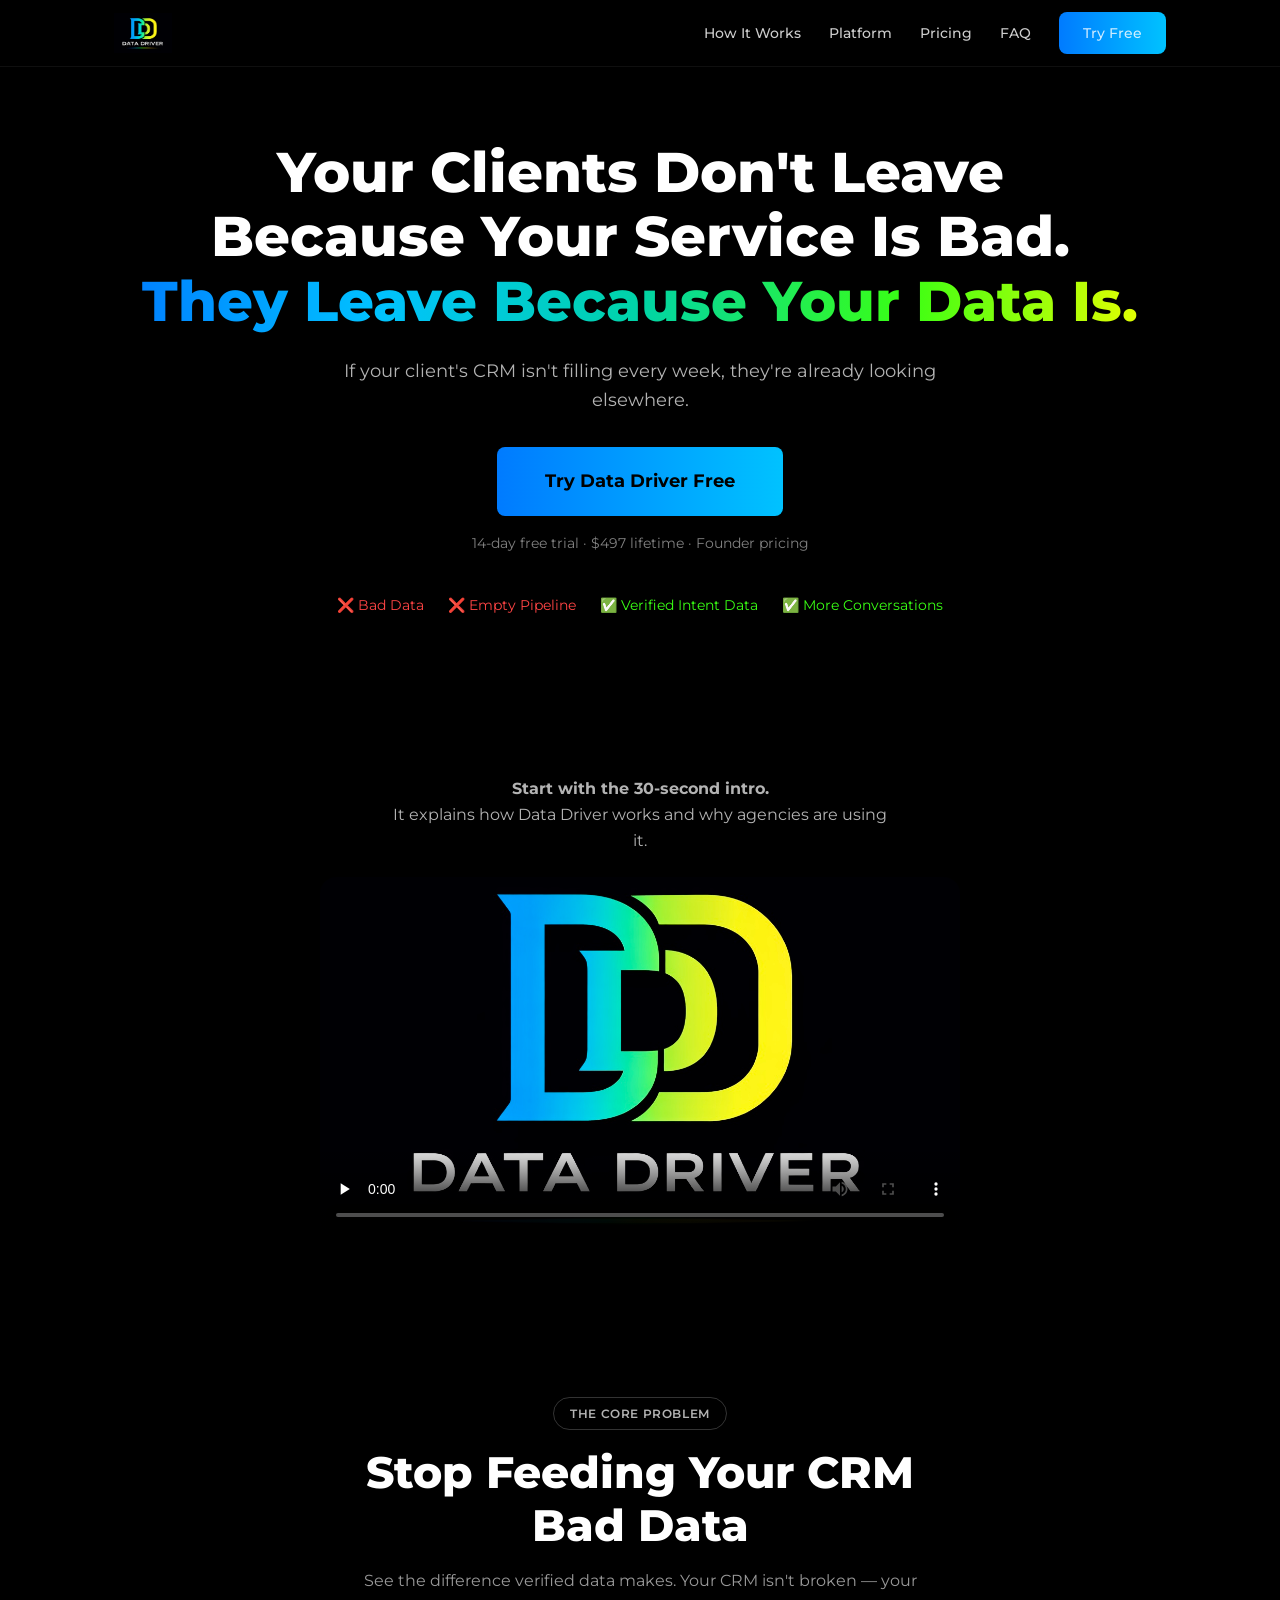
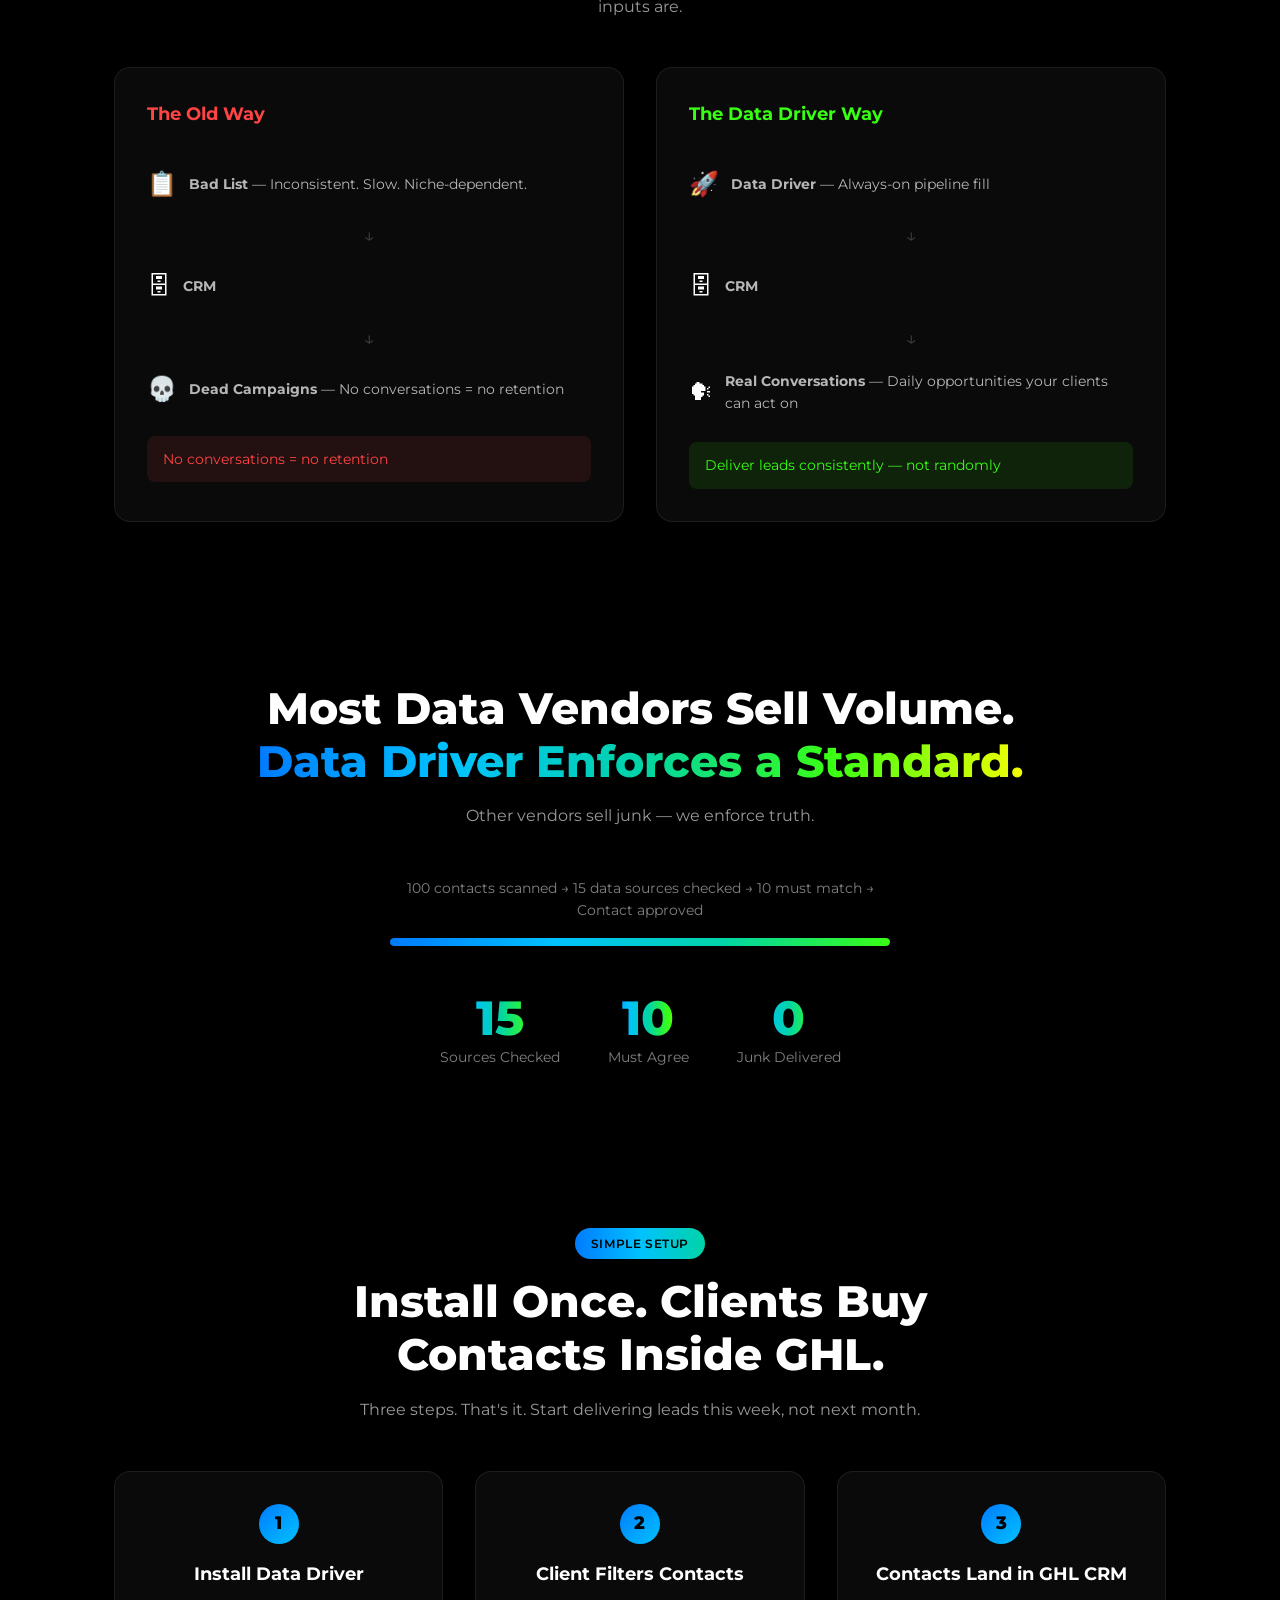
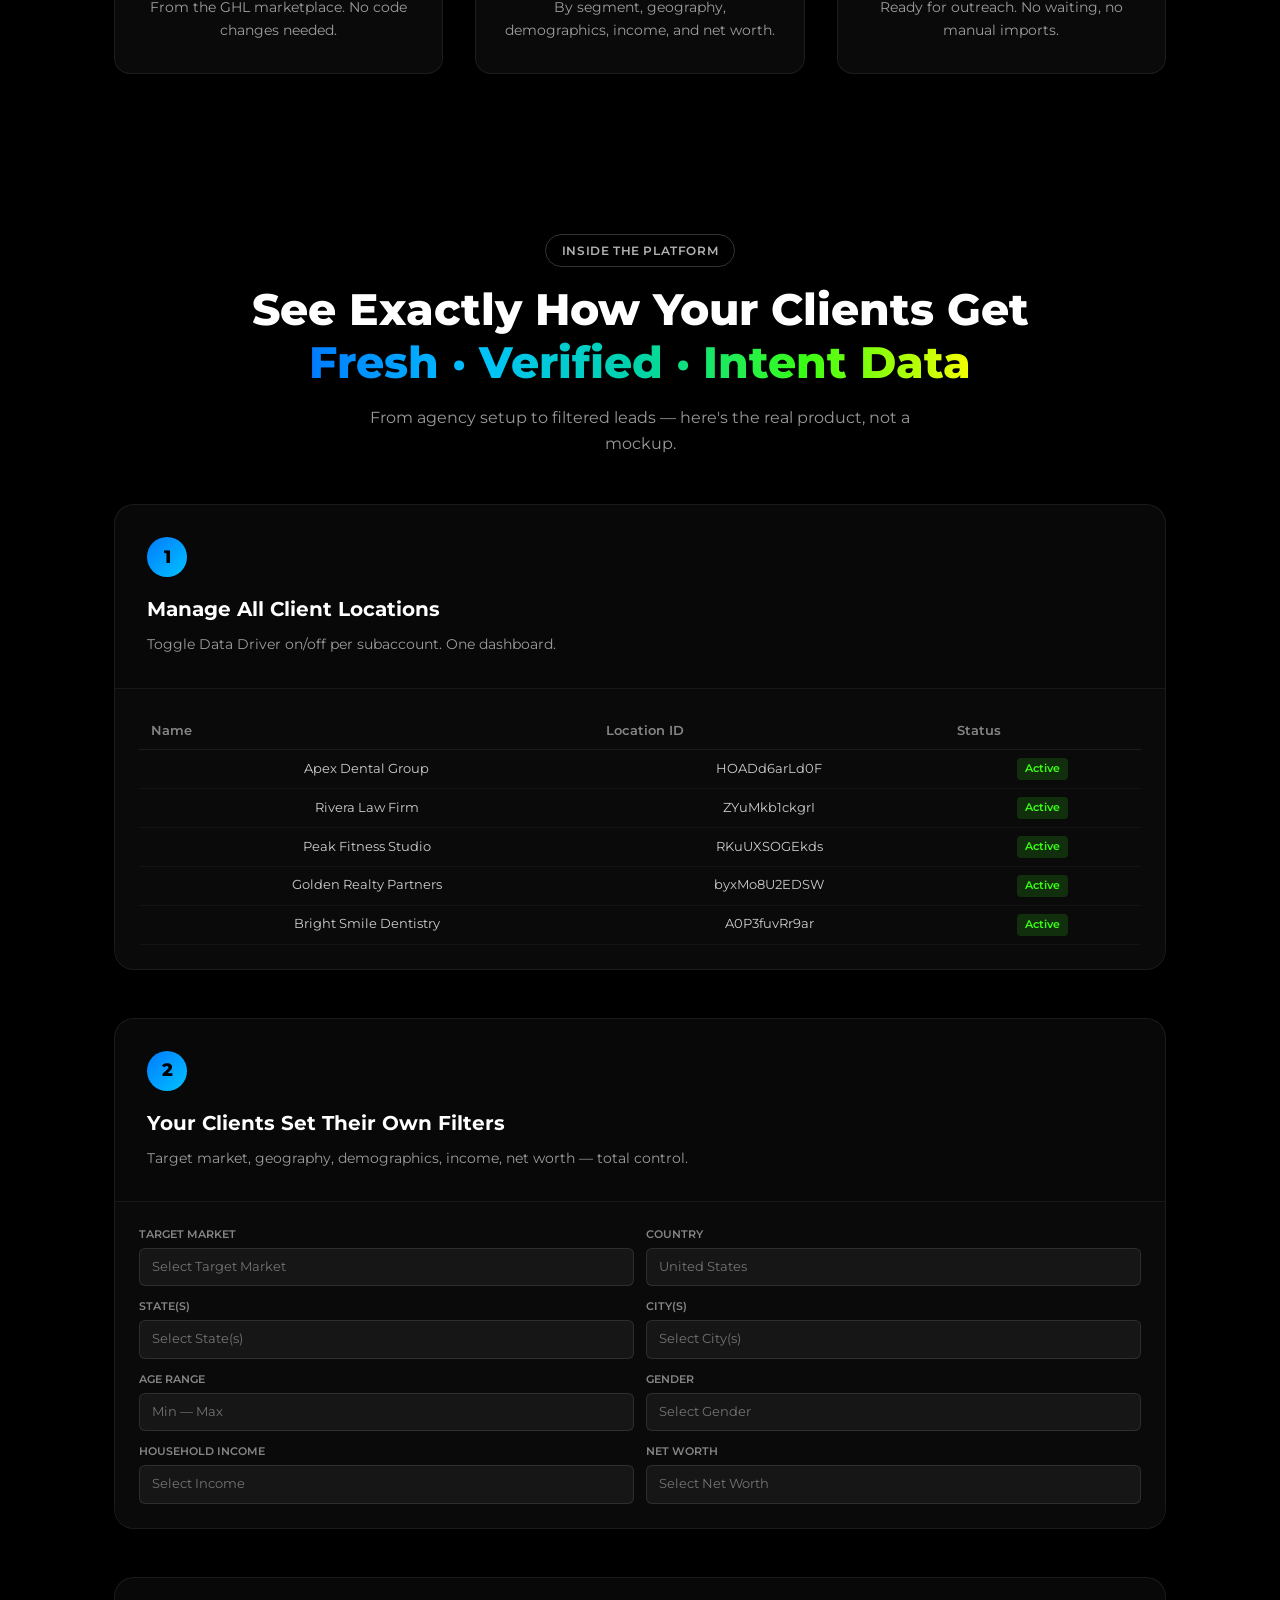
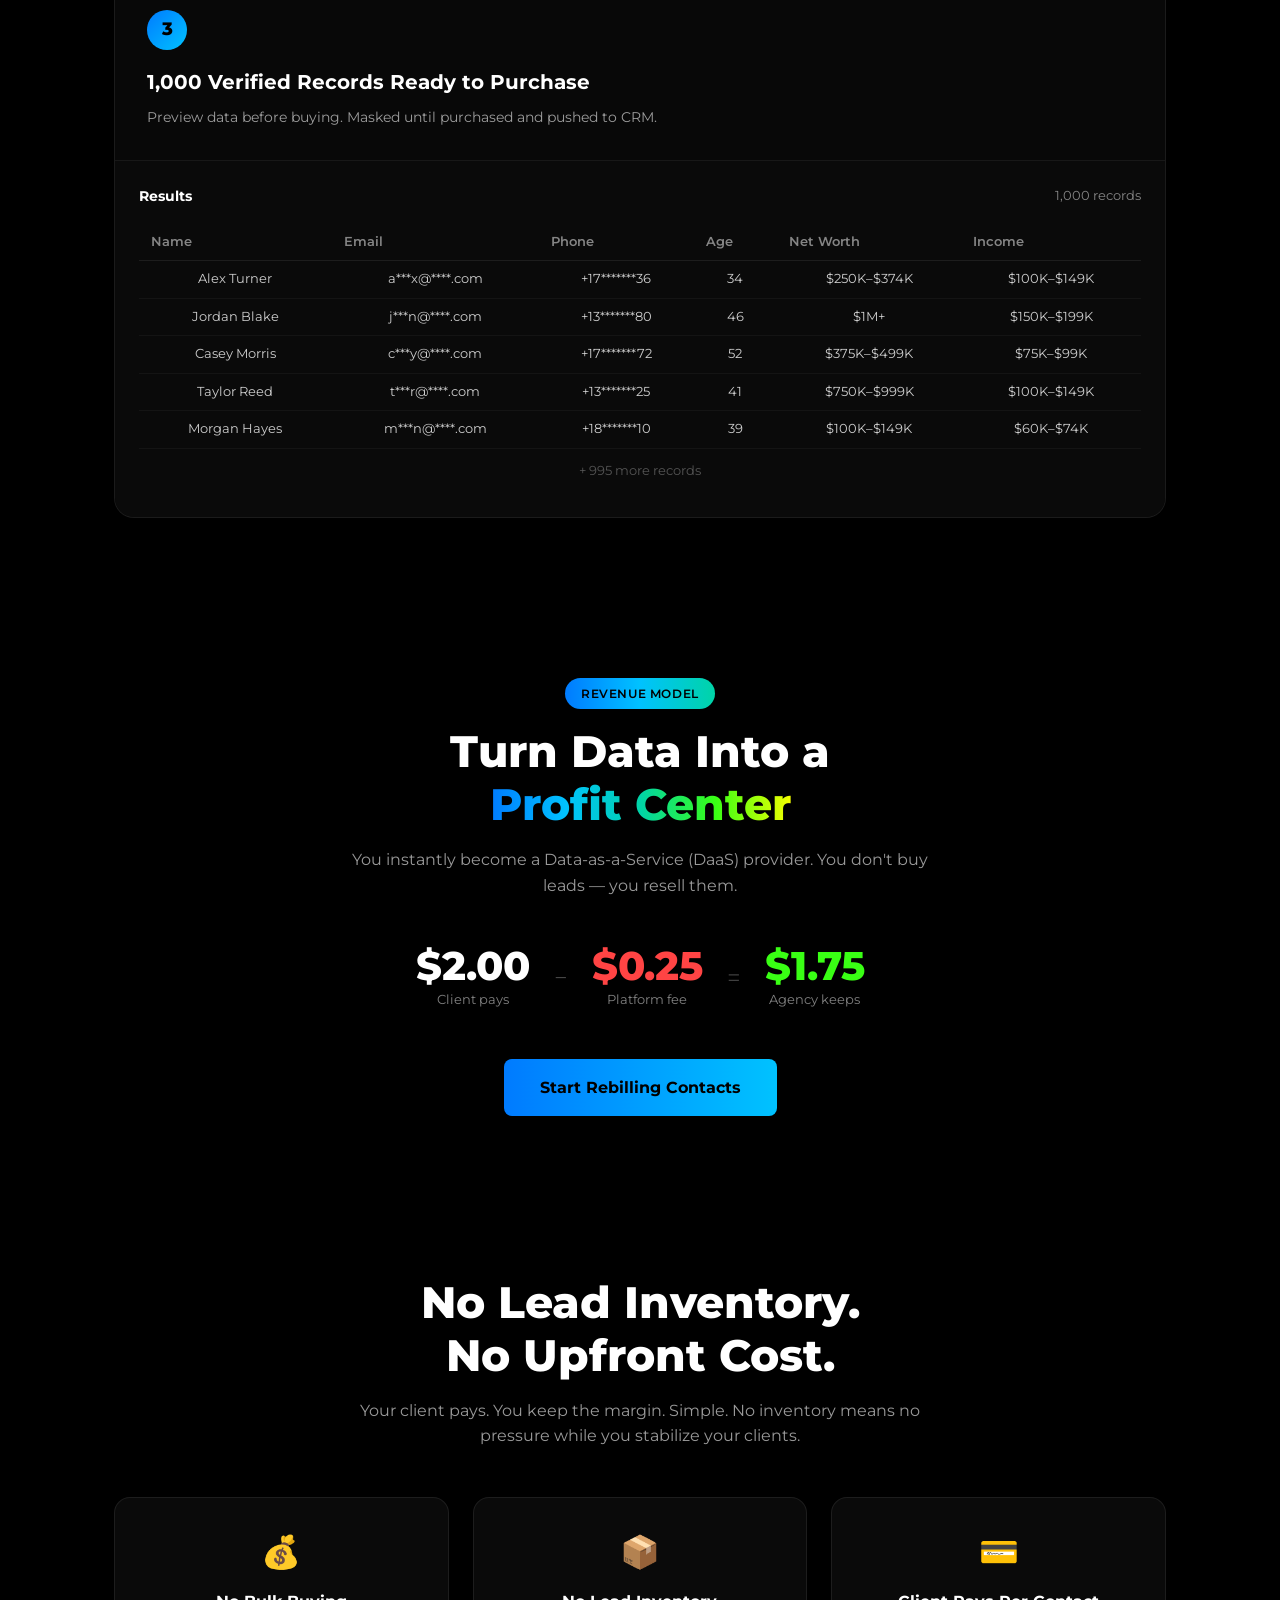
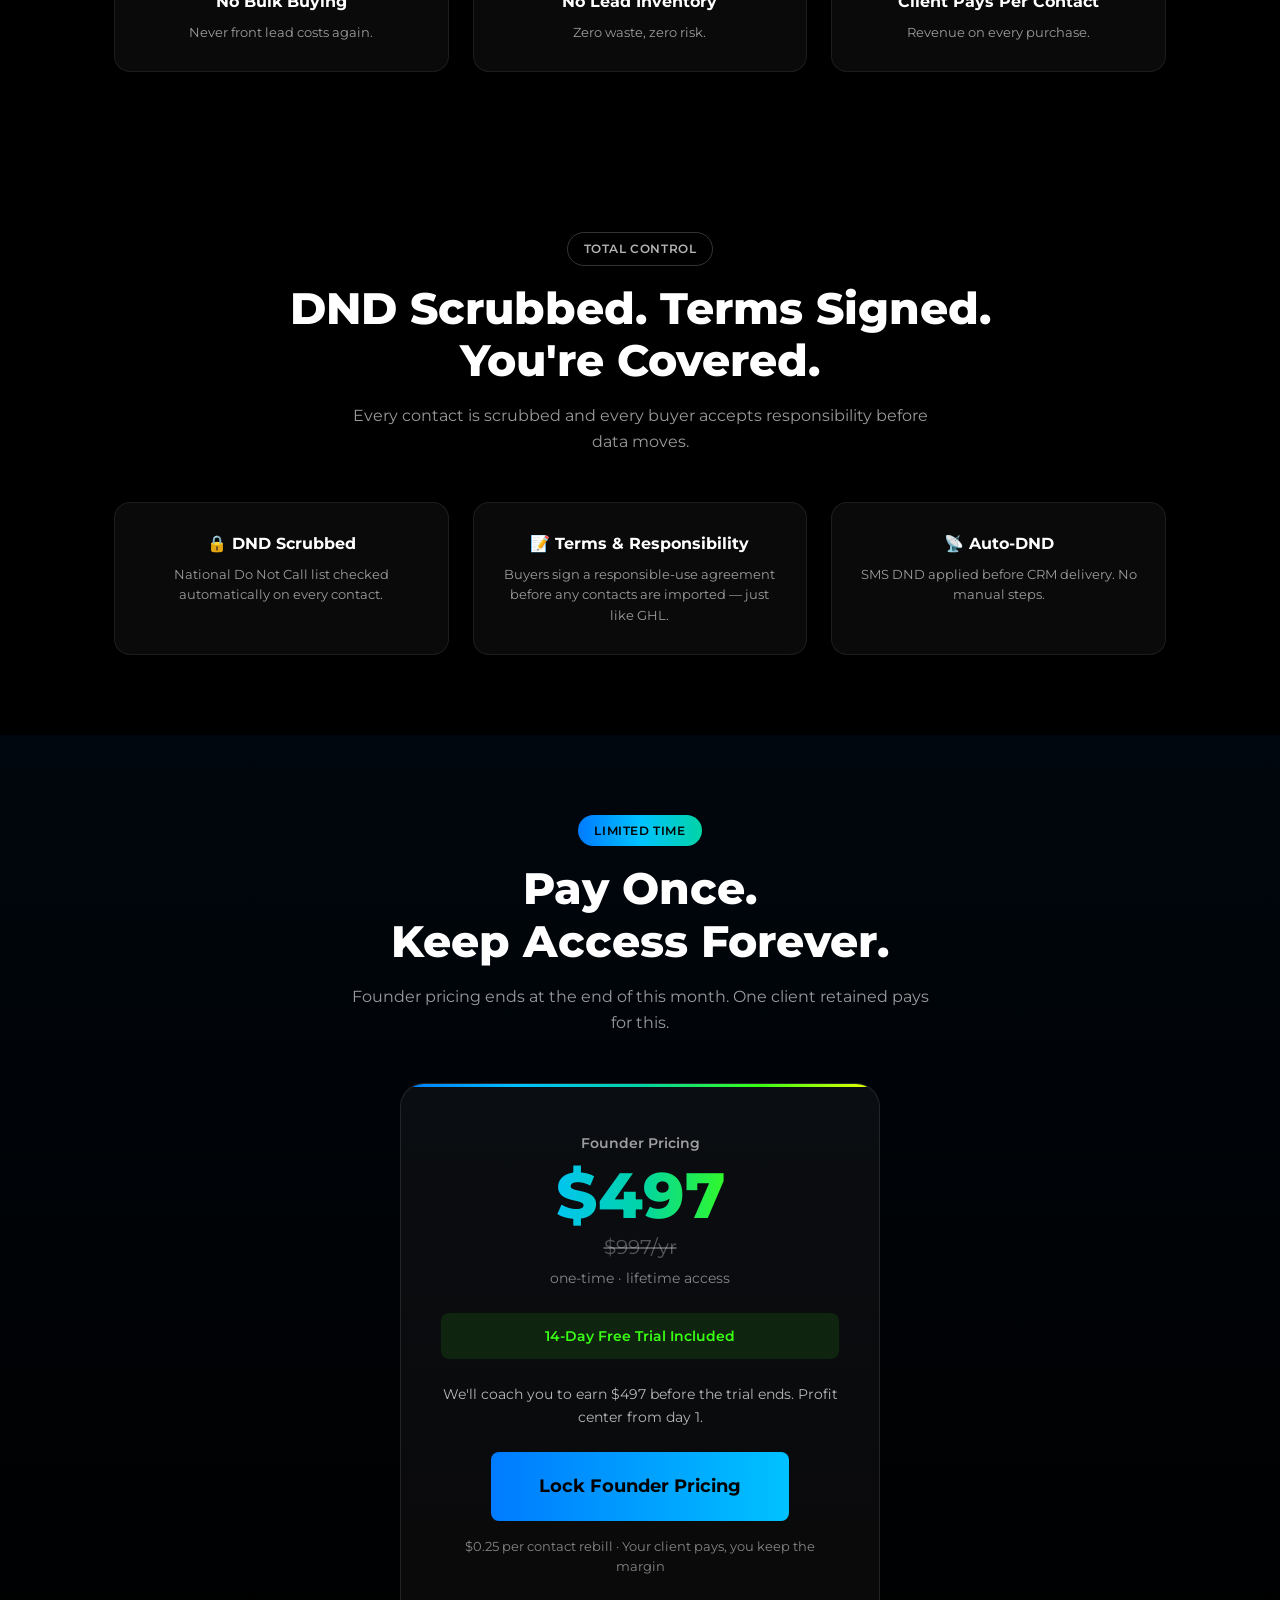
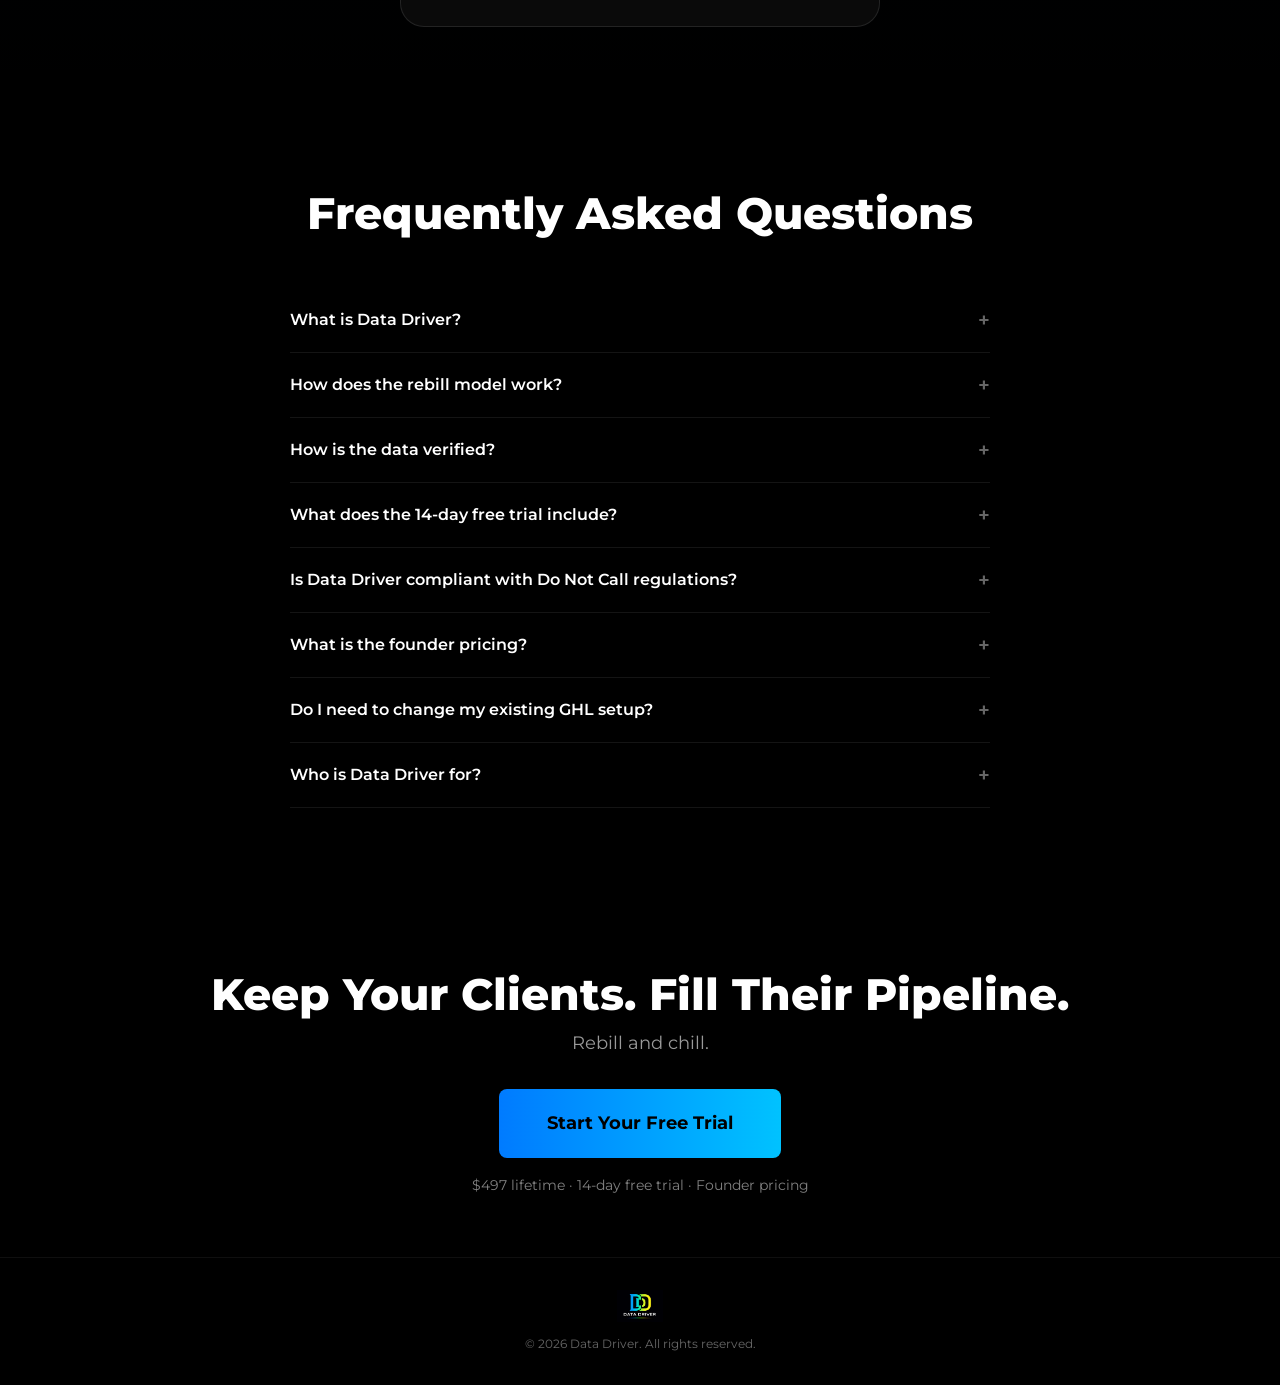
==== index.html @ 4976a7ba "Initial static site build for trydatadriver.com Migrated from Lovable (React SPA) to plain HTML/CSS/" ====
<!DOCTYPE html>
<html lang="en">
<head>
  <meta charset="UTF-8">
  <meta name="viewport" content="width=device-width, initial-scale=1.0">

  <!-- Primary Meta -->
  <title>Data Driver — Verified Prospect Data for GHL Agencies | Intent-Based Contacts</title>
  <meta name="description" content="Data Driver delivers 15-source verified, intent-based contact data directly into your clients' GoHighLevel CRM. Install once, rebill per contact, keep the margin. $497 lifetime founder pricing with 14-day free trial.">
  <meta name="author" content="Data Driver">
  <meta name="robots" content="index, follow">
  <link rel="canonical" href="https://trydatadriver.com/">

  <!-- Open Graph -->
  <meta property="og:type" content="website">
  <meta property="og:url" content="https://trydatadriver.com/">
  <meta property="og:title" content="Data Driver — Verified Prospect Data for GHL Agencies">
  <meta property="og:description" content="15-source verified prospect data inside your clients' GHL CRM. Rebill per contact. $497 lifetime access.">
  <meta property="og:image" content="https://trydatadriver.com/images/og-image.jpg">
  <meta property="og:image:width" content="1200">
  <meta property="og:image:height" content="630">
  <meta property="og:site_name" content="Data Driver">

  <!-- Twitter Card -->
  <meta name="twitter:card" content="summary_large_image">
  <meta name="twitter:title" content="Data Driver — Verified Prospect Data for GHL Agencies">
  <meta name="twitter:description" content="15-source verified prospect data inside your clients' GHL CRM. Rebill per contact. $497 lifetime access.">
  <meta name="twitter:image" content="https://trydatadriver.com/images/og-image.jpg">

  <!-- Preconnect -->
  <link rel="preconnect" href="https://fonts.googleapis.com">
  <link rel="preconnect" href="https://fonts.gstatic.com" crossorigin>
  <link rel="preconnect" href="https://www.googletagmanager.com">

  <!-- Fonts -->
  <link href="https://fonts.googleapis.com/css2?family=Montserrat:wght@400;500;600;700;800&display=swap" rel="stylesheet">

  <!-- Styles -->
  <link rel="stylesheet" href="/css/styles.css">

  <!-- Favicon (replace with actual favicon) -->
  <link rel="icon" type="image/jpeg" href="/images/logo.jpeg">

  <!-- Google Tag Manager (replace GTM-XXXXXXX with your container ID) -->
  <script>
    // GTM_CONTAINER_ID: Replace 'GTM-XXXXXXX' with your actual GTM container ID
    (function(w,d,s,l,i){w[l]=w[l]||[];w[l].push({'gtm.start':
    new Date().getTime(),event:'gtm.js'});var f=d.getElementsByTagName(s)[0],
    j=d.createElement(s),dl=l!='dataLayer'?'&l='+l:'';j.async=true;j.src=
    'https://www.googletagmanager.com/gtm.js?id='+i+dl;f.parentNode.insertBefore(j,f);
    })(window,document,'script','dataLayer','GTM-XXXXXXX');
  </script>

  <!-- JSON-LD: Organization -->
  <script type="application/ld+json">
  {
    "@context": "https://schema.org",
    "@type": "Organization",
    "name": "Data Driver",
    "url": "https://trydatadriver.com",
    "logo": "https://trydatadriver.com/images/logo.jpeg",
    "description": "Intent-based contact data platform for GHL agencies and insurance recruiters. Every record verified across 15 sources.",
    "sameAs": []
  }
  </script>

  <!-- JSON-LD: Product -->
  <script type="application/ld+json">
  {
    "@context": "https://schema.org",
    "@type": "Product",
    "name": "Data Driver",
    "description": "Verified intent-based contact data platform that installs inside GoHighLevel. Agencies rebill per contact and keep the margin.",
    "brand": {
      "@type": "Brand",
      "name": "Data Driver"
    },
    "offers": {
      "@type": "Offer",
      "url": "https://trydatadriver.com/#pricing",
      "priceCurrency": "USD",
      "price": "497.00",
      "priceValidUntil": "2026-04-30",
      "availability": "https://schema.org/InStock",
      "description": "Lifetime founder pricing — one-time payment, 14-day free trial included"
    },
    "image": "https://trydatadriver.com/images/logo.jpeg"
  }
  </script>

  <!-- JSON-LD: FAQ -->
  <script type="application/ld+json">
  {
    "@context": "https://schema.org",
    "@type": "FAQPage",
    "mainEntity": [
      {
        "@type": "Question",
        "name": "What is Data Driver?",
        "acceptedAnswer": {
          "@type": "Answer",
          "text": "Data Driver is a verified intent-based contact data platform that installs directly inside GoHighLevel. It delivers prospect data validated across 15 sources — 10 must agree before a contact is approved. Agencies install once and clients purchase contacts directly inside their GHL CRM."
        }
      },
      {
        "@type": "Question",
        "name": "How does the rebill model work?",
        "acceptedAnswer": {
          "@type": "Answer",
          "text": "Your client pays $2.00 per contact. The platform fee is $0.25 per contact. You keep $1.75 per contact as margin. There is no upfront cost, no lead inventory, and no bulk buying. You only pay the platform fee when your client purchases contacts."
        }
      },
      {
        "@type": "Question",
        "name": "How is the data verified?",
        "acceptedAnswer": {
          "@type": "Answer",
          "text": "Every contact is scanned against 15 independent data sources. At least 10 of those sources must agree on the contact's information before it is approved and made available for purchase. This eliminates junk data and ensures your clients get real, actionable prospects."
        }
      },
      {
        "@type": "Question",
        "name": "What does the 14-day free trial include?",
        "acceptedAnswer": {
          "@type": "Answer",
          "text": "The 14-day free trial gives you full access to the Data Driver platform. You can install it in your GHL agency, set up client subaccounts, and start delivering contacts. The team will coach you to earn $497 before the trial ends."
        }
      },
      {
        "@type": "Question",
        "name": "Is Data Driver compliant with Do Not Call regulations?",
        "acceptedAnswer": {
          "@type": "Answer",
          "text": "Yes. Every contact is automatically scrubbed against the National Do Not Call list. SMS DND is applied before CRM delivery. Buyers also sign a responsible-use agreement before any contacts are imported, similar to GoHighLevel's own compliance requirements."
        }
      },
      {
        "@type": "Question",
        "name": "What is the founder pricing?",
        "acceptedAnswer": {
          "@type": "Answer",
          "text": "Founder pricing is $497 one-time for lifetime access. The regular price will be $997 per year. Founder pricing includes a 14-day free trial and is available for a limited time."
        }
      }
    ]
  }
  </script>

  <!-- JSON-LD: HowTo -->
  <script type="application/ld+json">
  {
    "@context": "https://schema.org",
    "@type": "HowTo",
    "name": "How to Set Up Data Driver in GoHighLevel",
    "description": "Install Data Driver from the GHL marketplace and start delivering verified contact data to your clients in three simple steps.",
    "step": [
      {
        "@type": "HowToStep",
        "position": 1,
        "name": "Install Data Driver",
        "text": "Install Data Driver from the GoHighLevel marketplace. No code changes or system migrations required."
      },
      {
        "@type": "HowToStep",
        "position": 2,
        "name": "Client filters contacts",
        "text": "Your client sets their own filters — target market, geography, demographics, income, net worth — and searches for prospects."
      },
      {
        "@type": "HowToStep",
        "position": 3,
        "name": "Contacts land in GHL CRM",
        "text": "Verified contacts are purchased and pushed directly into the client's GoHighLevel CRM, ready for outreach."
      }
    ]
  }
  </script>

  <!-- JSON-LD: Speakable -->
  <script type="application/ld+json">
  {
    "@context": "https://schema.org",
    "@type": "WebPage",
    "name": "Data Driver — Verified Prospect Data for GHL Agencies",
    "speakable": {
      "@type": "SpeakableSpecification",
      "cssSelector": [".hero h1", ".hero .subtitle", "#core-problem .section-title", "#pricing .pricing-label"]
    },
    "url": "https://trydatadriver.com/"
  }
  </script>
</head>

<body>
  <!-- Google Tag Manager (noscript) -->
  <noscript><iframe src="https://www.googletagmanager.com/ns.html?id=GTM-XXXXXXX"
  height="0" width="0" style="display:none;visibility:hidden" title="Google Tag Manager"></iframe></noscript>

  <!-- ============================================================
       HEADER / NAV
       ============================================================ -->
  <header class="site-header" role="banner">
    <nav class="container nav-inner" aria-label="Main navigation">
      <a href="/" class="nav-logo" aria-label="Data Driver home">
        <img src="/images/logo.jpeg" alt="Data Driver logo" width="120" height="83" loading="eager">
      </a>
      <button class="nav-toggle" aria-label="Toggle navigation" aria-expanded="false">&#9776;</button>
      <div class="nav-links">
        <a href="#how-it-works">How It Works</a>
        <a href="#platform">Platform</a>
        <a href="#pricing">Pricing</a>
        <a href="#faq">FAQ</a>
        <a href="#pricing" class="btn btn-primary nav-cta">Try Free</a>
      </div>
    </nav>
  </header>

  <main>
    <!-- ============================================================
         HERO
         ============================================================ -->
    <section class="hero" id="hero" aria-labelledby="hero-heading">
      <div class="container">
        <h1 id="hero-heading">
          <span>Your Clients Don't Leave</span>
          <span>Because Your Service Is Bad.</span>
          <span class="gradient-text">They Leave Because Your Data Is.</span>
        </h1>
        <p class="subtitle">If your client's CRM isn't filling every week, they're already looking elsewhere.</p>
        <a href="#pricing" class="btn btn-primary btn-large">Try Data Driver Free</a>
        <p class="trial-info">14-day free trial &middot; $497 lifetime &middot; Founder pricing</p>

        <div class="hero-indicators fade-in">
          <span class="hero-indicator bad">&#10060; Bad Data</span>
          <span class="hero-indicator bad">&#10060; Empty Pipeline</span>
          <span class="hero-indicator good">&#9989; Verified Intent Data</span>
          <span class="hero-indicator good">&#9989; More Conversations</span>
        </div>
      </div>
    </section>

    <!-- ============================================================
         VIDEO INTRO
         ============================================================ -->
    <section class="video-intro" id="intro" aria-labelledby="intro-heading">
      <div class="container fade-in">
        <h2 id="intro-heading" class="sr-only">30-Second Introduction</h2>
        <p><strong>Start with the 30-second intro.</strong><br>It explains how Data Driver works and why agencies are using it.</p>
        <div class="video-wrapper">
          <!-- Replace src with your hosted video URL -->
          <video controls preload="none" loading="lazy"
            poster="/images/logo.jpeg"
            aria-label="Data Driver 30-second introduction video">
            <source src="https://trydatadriver.com/videos/intro.mp4" type="video/mp4">
            Your browser does not support the video tag.
          </video>
        </div>
      </div>
    </section>

    <!-- ============================================================
         CORE PROBLEM
         ============================================================ -->
    <section class="core-problem" id="core-problem" aria-labelledby="problem-heading">
      <div class="container">
        <span class="badge badge-outline section-badge">The Core Problem</span>
        <h2 id="problem-heading" class="section-title">
          Stop Feeding Your CRM<br>Bad Data
        </h2>
        <p class="section-subtitle centered">See the difference verified data makes. Your CRM isn't broken &mdash; your inputs are.</p>

        <div class="comparison-grid fade-in">
          <!-- Old Way -->
          <article class="comparison-card old">
            <h3>The Old Way</h3>
            <div class="flow-step"><span class="icon">&#128203;</span><span class="label"><strong>Bad List</strong> &mdash; Inconsistent. Slow. Niche-dependent.</span></div>
            <div class="flow-arrow">&darr;</div>
            <div class="flow-step"><span class="icon">&#128452;</span><span class="label"><strong>CRM</strong></span></div>
            <div class="flow-arrow">&darr;</div>
            <div class="flow-step"><span class="icon">&#128128;</span><span class="label"><strong>Dead Campaigns</strong> &mdash; No conversations = no retention</span></div>
            <div class="comparison-result bad">No conversations = no retention</div>
          </article>

          <!-- New Way -->
          <article class="comparison-card new">
            <h3>The Data Driver Way</h3>
            <div class="flow-step"><span class="icon">&#128640;</span><span class="label"><strong>Data Driver</strong> &mdash; Always-on pipeline fill</span></div>
            <div class="flow-arrow">&darr;</div>
            <div class="flow-step"><span class="icon">&#128452;</span><span class="label"><strong>CRM</strong></span></div>
            <div class="flow-arrow">&darr;</div>
            <div class="flow-step"><span class="icon">&#128483;</span><span class="label"><strong>Real Conversations</strong> &mdash; Daily opportunities your clients can act on</span></div>
            <div class="comparison-result good">Deliver leads consistently &mdash; not randomly</div>
          </article>
        </div>
      </div>
    </section>

    <!-- ============================================================
         DATA VALIDATION
         ============================================================ -->
    <section class="data-validation" id="validation" aria-labelledby="validation-heading">
      <div class="container">
        <h2 id="validation-heading" class="section-title">
          Most Data Vendors Sell Volume.<br><span class="gradient-text">Data Driver Enforces a Standard.</span>
        </h2>
        <p class="section-subtitle centered">Other vendors sell junk &mdash; we enforce truth.</p>

        <div class="validation-visual fade-in">
          <p style="color:rgba(255,255,255,0.5);font-size:0.875rem;">100 contacts scanned &rarr; 15 data sources checked &rarr; 10 must match &rarr; Contact approved</p>
          <div class="validation-bar"><div class="validation-bar-fill"></div></div>
        </div>

        <div class="validation-stats fade-in">
          <div class="stat-item">
            <div class="stat-number gradient-text">15</div>
            <div class="stat-label">Sources Checked</div>
          </div>
          <div class="stat-item">
            <div class="stat-number gradient-text">10</div>
            <div class="stat-label">Must Agree</div>
          </div>
          <div class="stat-item">
            <div class="stat-number gradient-text">0</div>
            <div class="stat-label">Junk Delivered</div>
          </div>
        </div>
      </div>
    </section>

    <!-- ============================================================
         SETUP STEPS
         ============================================================ -->
    <section class="setup-steps" id="how-it-works" aria-labelledby="setup-heading">
      <div class="container">
        <span class="badge badge-gradient section-badge">Simple Setup</span>
        <h2 id="setup-heading" class="section-title">
          Install Once. Clients Buy<br>Contacts Inside GHL.
        </h2>
        <p class="section-subtitle centered">Three steps. That's it. Start delivering leads this week, not next month.</p>

        <div class="steps-grid fade-in stagger">
          <article class="step-card" style="--i:0">
            <div class="step-number">1</div>
            <h3>Install Data Driver</h3>
            <p>From the GHL marketplace. No code changes needed.</p>
          </article>
          <article class="step-card" style="--i:1">
            <div class="step-number">2</div>
            <h3>Client Filters Contacts</h3>
            <p>By segment, geography, demographics, income, and net worth.</p>
          </article>
          <article class="step-card" style="--i:2">
            <div class="step-number">3</div>
            <h3>Contacts Land in GHL CRM</h3>
            <p>Ready for outreach. No waiting, no manual imports.</p>
          </article>
        </div>
      </div>
    </section>

    <!-- ============================================================
         PLATFORM PREVIEW
         ============================================================ -->
    <section class="platform-preview" id="platform" aria-labelledby="platform-heading">
      <div class="container">
        <span class="badge badge-outline section-badge">Inside The Platform</span>
        <h2 id="platform-heading" class="section-title">
          See Exactly How Your Clients Get<br><span class="gradient-text">Fresh &middot; Verified &middot; Intent Data</span>
        </h2>
        <p class="section-subtitle centered">From agency setup to filtered leads &mdash; here's the real product, not a mockup.</p>

        <div class="platform-cards">
          <!-- Card 1: Manage Locations -->
          <article class="platform-card fade-in">
            <div class="platform-card-content">
              <div class="step-number">1</div>
              <h3>Manage All Client Locations</h3>
              <p>Toggle Data Driver on/off per subaccount. One dashboard.</p>
            </div>
            <div class="platform-card-mockup">
              <table class="mockup-table" aria-label="Client locations dashboard">
                <thead>
                  <tr><th>Name</th><th>Location ID</th><th>Status</th></tr>
                </thead>
                <tbody>
                  <tr><td>Apex Dental Group</td><td>HOADd6arLd0F</td><td><span class="mockup-badge active">Active</span></td></tr>
                  <tr><td>Rivera Law Firm</td><td>ZYuMkb1ckgrI</td><td><span class="mockup-badge active">Active</span></td></tr>
                  <tr><td>Peak Fitness Studio</td><td>RKuUXSOGEkds</td><td><span class="mockup-badge active">Active</span></td></tr>
                  <tr><td>Golden Realty Partners</td><td>byxMo8U2EDSW</td><td><span class="mockup-badge active">Active</span></td></tr>
                  <tr><td>Bright Smile Dentistry</td><td>A0P3fuvRr9ar</td><td><span class="mockup-badge active">Active</span></td></tr>
                </tbody>
              </table>
            </div>
          </article>

          <!-- Card 2: Filters -->
          <article class="platform-card fade-in">
            <div class="platform-card-content">
              <div class="step-number">2</div>
              <h3>Your Clients Set Their Own Filters</h3>
              <p>Target market, geography, demographics, income, net worth &mdash; total control.</p>
            </div>
            <div class="platform-card-mockup">
              <div class="filter-mockup">
                <div class="filter-field"><label>Target Market</label><div class="field-value">Select Target Market</div></div>
                <div class="filter-field"><label>Country</label><div class="field-value">United States</div></div>
                <div class="filter-field"><label>State(s)</label><div class="field-value">Select State(s)</div></div>
                <div class="filter-field"><label>City(s)</label><div class="field-value">Select City(s)</div></div>
                <div class="filter-field"><label>Age Range</label><div class="field-value">Min &mdash; Max</div></div>
                <div class="filter-field"><label>Gender</label><div class="field-value">Select Gender</div></div>
                <div class="filter-field"><label>Household Income</label><div class="field-value">Select Income</div></div>
                <div class="filter-field"><label>Net Worth</label><div class="field-value">Select Net Worth</div></div>
              </div>
            </div>
          </article>

          <!-- Card 3: Records -->
          <article class="platform-card fade-in">
            <div class="platform-card-content">
              <div class="step-number">3</div>
              <h3>1,000 Verified Records Ready to Purchase</h3>
              <p>Preview data before buying. Masked until purchased and pushed to CRM.</p>
            </div>
            <div class="platform-card-mockup">
              <div class="records-header">
                <strong style="font-size:0.9rem;">Results</strong>
                <span>1,000 records</span>
              </div>
              <table class="mockup-table" aria-label="Sample verified contact records">
                <thead>
                  <tr><th>Name</th><th>Email</th><th>Phone</th><th>Age</th><th>Net Worth</th><th>Income</th></tr>
                </thead>
                <tbody>
                  <tr><td>Alex Turner</td><td>a***x@****.com</td><td>+17*******36</td><td>34</td><td>$250K&ndash;$374K</td><td>$100K&ndash;$149K</td></tr>
                  <tr><td>Jordan Blake</td><td>j***n@****.com</td><td>+13*******80</td><td>46</td><td>$1M+</td><td>$150K&ndash;$199K</td></tr>
                  <tr><td>Casey Morris</td><td>c***y@****.com</td><td>+17*******72</td><td>52</td><td>$375K&ndash;$499K</td><td>$75K&ndash;$99K</td></tr>
                  <tr><td>Taylor Reed</td><td>t***r@****.com</td><td>+13*******25</td><td>41</td><td>$750K&ndash;$999K</td><td>$100K&ndash;$149K</td></tr>
                  <tr><td>Morgan Hayes</td><td>m***n@****.com</td><td>+18*******10</td><td>39</td><td>$100K&ndash;$149K</td><td>$60K&ndash;$74K</td></tr>
                </tbody>
              </table>
              <div class="records-more">+ 995 more records</div>
            </div>
          </article>
        </div>
      </div>
    </section>

    <!-- ============================================================
         REVENUE MODEL
         ============================================================ -->
    <section class="revenue-model" id="revenue" aria-labelledby="revenue-heading">
      <div class="container">
        <span class="badge badge-gradient section-badge">Revenue Model</span>
        <h2 id="revenue-heading" class="section-title">
          Turn Data Into a<br><span class="gradient-text">Profit Center</span>
        </h2>
        <p class="section-subtitle centered">You instantly become a Data-as-a-Service (DaaS) provider. You don't buy leads &mdash; you resell them.</p>

        <div class="revenue-calc fade-in">
          <div class="revenue-item client">
            <div class="amount">$2.00</div>
            <div class="label">Client pays</div>
          </div>
          <div class="revenue-operator">&minus;</div>
          <div class="revenue-item fee">
            <div class="amount">$0.25</div>
            <div class="label">Platform fee</div>
          </div>
          <div class="revenue-operator">=</div>
          <div class="revenue-item profit">
            <div class="amount">$1.75</div>
            <div class="label">Agency keeps</div>
          </div>
        </div>

        <a href="#pricing" class="btn btn-primary">Start Rebilling Contacts</a>
      </div>
    </section>

    <!-- ============================================================
         ZERO RISK
         ============================================================ -->
    <section class="zero-risk" id="zero-risk" aria-labelledby="risk-heading">
      <div class="container">
        <h2 id="risk-heading" class="section-title">
          No Lead Inventory.<br>No Upfront Cost.
        </h2>
        <p class="section-subtitle centered">Your client pays. You keep the margin. Simple. No inventory means no pressure while you stabilize your clients.</p>

        <div class="risk-cards fade-in stagger">
          <article class="risk-card" style="--i:0">
            <div class="icon">&#128176;</div>
            <h3>No Bulk Buying</h3>
            <p>Never front lead costs again.</p>
          </article>
          <article class="risk-card" style="--i:1">
            <div class="icon">&#128230;</div>
            <h3>No Lead Inventory</h3>
            <p>Zero waste, zero risk.</p>
          </article>
          <article class="risk-card" style="--i:2">
            <div class="icon">&#128179;</div>
            <h3>Client Pays Per Contact</h3>
            <p>Revenue on every purchase.</p>
          </article>
        </div>
      </div>
    </section>

    <!-- ============================================================
         COMPLIANCE
         ============================================================ -->
    <section class="compliance" id="compliance" aria-labelledby="compliance-heading">
      <div class="container">
        <span class="badge badge-outline section-badge">Total Control</span>
        <h2 id="compliance-heading" class="section-title">
          DND Scrubbed. Terms Signed.<br>You're Covered.
        </h2>
        <p class="section-subtitle centered">Every contact is scrubbed and every buyer accepts responsibility before data moves.</p>

        <div class="compliance-cards fade-in stagger">
          <article class="compliance-card" style="--i:0">
            <h3>&#128274; DND Scrubbed</h3>
            <p>National Do Not Call list checked automatically on every contact.</p>
          </article>
          <article class="compliance-card" style="--i:1">
            <h3>&#128221; Terms &amp; Responsibility</h3>
            <p>Buyers sign a responsible-use agreement before any contacts are imported &mdash; just like GHL.</p>
          </article>
          <article class="compliance-card" style="--i:2">
            <h3>&#128225; Auto-DND</h3>
            <p>SMS DND applied before CRM delivery. No manual steps.</p>
          </article>
        </div>
      </div>
    </section>

    <!-- ============================================================
         PRICING
         ============================================================ -->
    <section class="pricing" id="pricing" aria-labelledby="pricing-heading">
      <div class="container">
        <span class="badge badge-gradient section-badge">Limited Time</span>
        <h2 id="pricing-heading" class="section-title">
          Pay Once.<br>Keep Access Forever.
        </h2>
        <p class="section-subtitle centered">Founder pricing ends at the end of this month. One client retained pays for this.</p>

        <div class="pricing-card fade-in">
          <div class="pricing-label">Founder Pricing</div>
          <div class="pricing-price gradient-text">$497</div>
          <div class="pricing-original">$997/yr</div>
          <div class="pricing-terms">one-time &middot; lifetime access</div>
          <div class="pricing-trial">14-Day Free Trial Included</div>
          <p style="font-size:0.875rem;color:rgba(255,255,255,0.7);margin-bottom:24px;">We'll coach you to earn $497 before the trial ends. Profit center from day 1.</p>
          <a href="https://app.gohighlevel.com/marketplace/app/data-driver" class="btn btn-primary btn-large" rel="noopener">Lock Founder Pricing</a>
          <p class="pricing-note">$0.25 per contact rebill &middot; Your client pays, you keep the margin</p>
        </div>
      </div>
    </section>

    <!-- ============================================================
         FAQ
         ============================================================ -->
    <section class="faq" id="faq" aria-labelledby="faq-heading">
      <div class="container">
        <h2 id="faq-heading" class="section-title">Frequently Asked Questions</h2>

        <div class="faq-list">
          <div class="faq-item">
            <button class="faq-question" aria-expanded="false">What is Data Driver?</button>
            <div class="faq-answer" role="region">
              <div class="faq-answer-inner">
                Data Driver is a verified intent-based contact data platform that installs directly inside GoHighLevel. It delivers prospect data validated across 15 sources &mdash; 10 must agree before a contact is approved. Agencies install once and clients purchase contacts directly inside their GHL CRM.
              </div>
            </div>
          </div>

          <div class="faq-item">
            <button class="faq-question" aria-expanded="false">How does the rebill model work?</button>
            <div class="faq-answer" role="region">
              <div class="faq-answer-inner">
                Your client pays $2.00 per contact. The platform fee is $0.25 per contact. You keep $1.75 per contact as margin. There is no upfront cost, no lead inventory, and no bulk buying. You only pay the platform fee when your client purchases contacts.
              </div>
            </div>
          </div>

          <div class="faq-item">
            <button class="faq-question" aria-expanded="false">How is the data verified?</button>
            <div class="faq-answer" role="region">
              <div class="faq-answer-inner">
                Every contact is scanned against 15 independent data sources. At least 10 of those sources must agree on the contact's information before it is approved and made available for purchase. This eliminates junk data and ensures your clients get real, actionable prospects.
              </div>
            </div>
          </div>

          <div class="faq-item">
            <button class="faq-question" aria-expanded="false">What does the 14-day free trial include?</button>
            <div class="faq-answer" role="region">
              <div class="faq-answer-inner">
                The 14-day free trial gives you full access to the Data Driver platform. You can install it in your GHL agency, set up client subaccounts, and start delivering contacts. The team will coach you to earn $497 before the trial ends.
              </div>
            </div>
          </div>

          <div class="faq-item">
            <button class="faq-question" aria-expanded="false">Is Data Driver compliant with Do Not Call regulations?</button>
            <div class="faq-answer" role="region">
              <div class="faq-answer-inner">
                Yes. Every contact is automatically scrubbed against the National Do Not Call list. SMS DND is applied before CRM delivery. Buyers also sign a responsible-use agreement before any contacts are imported, similar to GoHighLevel's own compliance requirements.
              </div>
            </div>
          </div>

          <div class="faq-item">
            <button class="faq-question" aria-expanded="false">What is the founder pricing?</button>
            <div class="faq-answer" role="region">
              <div class="faq-answer-inner">
                Founder pricing is $497 one-time for lifetime access. The regular price will be $997 per year. Founder pricing includes a 14-day free trial and is available for a limited time.
              </div>
            </div>
          </div>

          <div class="faq-item">
            <button class="faq-question" aria-expanded="false">Do I need to change my existing GHL setup?</button>
            <div class="faq-answer" role="region">
              <div class="faq-answer-inner">
                No. Data Driver installs from the GHL marketplace and lives inside GoHighLevel. You don't change systems &mdash; it integrates into your existing workflows. Your clients access it from within their subaccount.
              </div>
            </div>
          </div>

          <div class="faq-item">
            <button class="faq-question" aria-expanded="false">Who is Data Driver for?</button>
            <div class="faq-answer" role="region">
              <div class="faq-answer-inner">
                Data Driver is built for GHL agency owners and insurance sales recruiters who need to consistently fill their clients' pipelines with verified prospect data. If client churn from poor data quality is a problem, Data Driver solves it.
              </div>
            </div>
          </div>
        </div>
      </div>
    </section>

    <!-- ============================================================
         FINAL CTA
         ============================================================ -->
    <section class="final-cta" aria-labelledby="cta-heading">
      <div class="container fade-in">
        <h2 id="cta-heading" class="section-title">Keep Your Clients. Fill Their Pipeline.</h2>
        <p class="tagline">Rebill and chill.</p>
        <a href="#pricing" class="btn btn-primary btn-large">Start Your Free Trial</a>
        <p class="trial-info">$497 lifetime &middot; 14-day free trial &middot; Founder pricing</p>
      </div>
    </section>
  </main>

  <!-- ============================================================
       FOOTER
       ============================================================ -->
  <footer class="site-footer" role="contentinfo">
    <div class="container">
      <div class="footer-logo">
        <img src="/images/logo.jpeg" alt="Data Driver logo" width="80" height="55" loading="lazy">
      </div>
      <p class="footer-copy">&copy; 2026 Data Driver. All rights reserved.</p>
    </div>
  </footer>

  <!-- Main JS -->
  <script src="/js/main.js" defer></script>
</body>
</html>
---- css/styles.css ----
/* ==========================================================================
   Data Driver — Static Site Styles
   Brand: Montserrat, #000 bg, white text, gradient #007BFF→#F5FF00
   ========================================================================== */

/* Reset & Base */
*, *::before, *::after { box-sizing: border-box; margin: 0; padding: 0; }

html {
  scroll-behavior: smooth;
  font-size: 16px;
  -webkit-text-size-adjust: 100%;
}

body {
  font-family: 'Montserrat', sans-serif;
  background: #000;
  color: #fff;
  line-height: 1.6;
  overflow-x: hidden;
}

img { max-width: 100%; height: auto; display: block; }
a { color: inherit; text-decoration: none; }
button { font-family: inherit; cursor: pointer; border: none; }

/* Utility */
.container { max-width: 1100px; margin: 0 auto; padding: 0 24px; }
.text-center { text-align: center; }
.sr-only { position: absolute; width: 1px; height: 1px; padding: 0; margin: -1px; overflow: hidden; clip: rect(0,0,0,0); border: 0; }

/* Gradient text */
.gradient-text {
  background: linear-gradient(90deg, #007BFF, #00C2FF, #00D4A7, #39FF14, #F5FF00);
  -webkit-background-clip: text;
  -webkit-text-fill-color: transparent;
  background-clip: text;
}

/* Gradient border / accent */
.gradient-border {
  border: 2px solid transparent;
  background-clip: padding-box;
  position: relative;
}
.gradient-border::before {
  content: '';
  position: absolute;
  inset: -2px;
  border-radius: inherit;
  background: linear-gradient(90deg, #007BFF, #00C2FF, #00D4A7, #39FF14, #F5FF00);
  z-index: -1;
}

/* Buttons */
.btn {
  display: inline-block;
  padding: 16px 36px;
  border-radius: 8px;
  font-weight: 700;
  font-size: 1rem;
  transition: transform 0.2s, box-shadow 0.2s;
  text-align: center;
}
.btn:hover { transform: translateY(-2px); box-shadow: 0 8px 24px rgba(0,123,255,0.3); }
.btn:active { transform: translateY(0); }

.btn-primary {
  background: linear-gradient(90deg, #007BFF, #00C2FF);
  color: #000;
}
.btn-secondary {
  background: transparent;
  border: 2px solid #007BFF;
  color: #fff;
}
.btn-secondary:hover { background: rgba(0,123,255,0.1); }

.btn-large {
  padding: 20px 48px;
  font-size: 1.125rem;
}

/* Badge / pill */
.badge {
  display: inline-block;
  padding: 6px 16px;
  border-radius: 999px;
  font-size: 0.75rem;
  font-weight: 600;
  letter-spacing: 0.05em;
  text-transform: uppercase;
}
.badge-gradient {
  background: linear-gradient(90deg, #007BFF, #00C2FF, #00D4A7);
  color: #000;
}
.badge-outline {
  border: 1px solid rgba(255,255,255,0.2);
  color: rgba(255,255,255,0.7);
}

/* ========================================================================
   HEADER / NAV
   ======================================================================== */
.site-header {
  position: fixed;
  top: 0;
  left: 0;
  right: 0;
  z-index: 100;
  background: rgba(0,0,0,0.85);
  backdrop-filter: blur(12px);
  -webkit-backdrop-filter: blur(12px);
  border-bottom: 1px solid rgba(255,255,255,0.06);
  padding: 12px 0;
}
.nav-inner {
  display: flex;
  align-items: center;
  justify-content: space-between;
}
.nav-logo img { height: 40px; width: auto; }
.nav-links { display: flex; align-items: center; gap: 28px; }
.nav-links a {
  font-size: 0.875rem;
  font-weight: 500;
  color: rgba(255,255,255,0.8);
  transition: color 0.2s;
}
.nav-links a:hover { color: #fff; }
.nav-cta {
  padding: 10px 24px !important;
  font-size: 0.875rem !important;
}

/* Mobile nav */
.nav-toggle {
  display: none;
  background: none;
  color: #fff;
  font-size: 1.5rem;
  padding: 4px;
}
@media (max-width: 768px) {
  .nav-toggle { display: block; }
  .nav-links {
    display: none;
    position: absolute;
    top: 100%;
    left: 0;
    right: 0;
    background: rgba(0,0,0,0.95);
    flex-direction: column;
    padding: 20px;
    gap: 16px;
    border-bottom: 1px solid rgba(255,255,255,0.1);
  }
  .nav-links.open { display: flex; }
}

/* ========================================================================
   HERO
   ======================================================================== */
.hero {
  padding: 140px 0 80px;
  text-align: center;
}
.hero h1 {
  font-size: clamp(2rem, 5vw, 3.5rem);
  font-weight: 800;
  line-height: 1.15;
  margin-bottom: 24px;
}
.hero h1 span { display: block; }
.hero .subtitle {
  font-size: 1.125rem;
  color: rgba(255,255,255,0.7);
  margin-bottom: 32px;
  max-width: 600px;
  margin-left: auto;
  margin-right: auto;
}
.hero .trial-info {
  font-size: 0.875rem;
  color: rgba(255,255,255,0.5);
  margin-top: 16px;
}
.hero-indicators {
  display: flex;
  justify-content: center;
  gap: 24px;
  margin-top: 40px;
  flex-wrap: wrap;
}
.hero-indicator {
  display: flex;
  align-items: center;
  gap: 8px;
  font-size: 0.875rem;
}
.hero-indicator.bad { color: #ff4444; }
.hero-indicator.good { color: #39FF14; }

/* ========================================================================
   SECTION (shared)
   ======================================================================== */
section {
  padding: 80px 0;
}
.section-badge {
  margin-bottom: 16px;
}
.section-title {
  font-size: clamp(1.75rem, 4vw, 2.75rem);
  font-weight: 800;
  line-height: 1.2;
  margin-bottom: 16px;
}
.section-subtitle {
  font-size: 1rem;
  color: rgba(255,255,255,0.6);
  margin-bottom: 48px;
  max-width: 600px;
}
.section-subtitle.centered {
  margin-left: auto;
  margin-right: auto;
  text-align: center;
}

/* ========================================================================
   VIDEO INTRO
   ======================================================================== */
.video-intro { text-align: center; }
.video-intro p {
  color: rgba(255,255,255,0.7);
  max-width: 500px;
  margin: 0 auto 24px;
}
.video-wrapper {
  position: relative;
  max-width: 640px;
  margin: 0 auto;
  border-radius: 16px;
  overflow: hidden;
  background: #111;
  aspect-ratio: 16/9;
}
.video-wrapper video {
  width: 100%;
  height: 100%;
  object-fit: cover;
}

/* ========================================================================
   CORE PROBLEM
   ======================================================================== */
.core-problem { text-align: center; }
.core-problem .section-title br { display: block; }
.comparison-grid {
  display: grid;
  grid-template-columns: 1fr 1fr;
  gap: 32px;
  margin-top: 48px;
}
@media (max-width: 768px) {
  .comparison-grid { grid-template-columns: 1fr; }
}
.comparison-card {
  background: rgba(255,255,255,0.04);
  border: 1px solid rgba(255,255,255,0.08);
  border-radius: 16px;
  padding: 32px;
  text-align: left;
}
.comparison-card h3 {
  font-size: 1.125rem;
  font-weight: 700;
  margin-bottom: 24px;
}
.comparison-card.old h3 { color: #ff4444; }
.comparison-card.new h3 { color: #39FF14; }

.flow-step {
  display: flex;
  align-items: center;
  gap: 12px;
  padding: 12px 0;
}
.flow-step .icon {
  font-size: 1.5rem;
  flex-shrink: 0;
}
.flow-step .label {
  font-size: 0.875rem;
  color: rgba(255,255,255,0.7);
}
.flow-arrow {
  text-align: center;
  color: rgba(255,255,255,0.2);
  font-size: 1.25rem;
  padding: 4px 0;
}

.comparison-result {
  font-size: 0.875rem;
  margin-top: 16px;
  padding: 12px 16px;
  border-radius: 8px;
}
.comparison-result.bad { background: rgba(255,68,68,0.1); color: #ff4444; }
.comparison-result.good { background: rgba(57,255,20,0.1); color: #39FF14; }

/* ========================================================================
   DATA VALIDATION
   ======================================================================== */
.data-validation { text-align: center; }
.validation-visual {
  max-width: 500px;
  margin: 0 auto 48px;
  display: flex;
  flex-direction: column;
  align-items: center;
  gap: 16px;
}
.validation-bar {
  width: 100%;
  height: 8px;
  border-radius: 4px;
  background: rgba(255,255,255,0.1);
  overflow: hidden;
}
.validation-bar-fill {
  height: 100%;
  border-radius: 4px;
  background: linear-gradient(90deg, #007BFF, #00C2FF, #00D4A7, #39FF14);
  transition: width 1s ease-out;
  width: 0;
}
.validation-bar-fill.animated { width: 100%; }

.validation-stats {
  display: flex;
  justify-content: center;
  gap: 48px;
  flex-wrap: wrap;
}
.stat-item {
  text-align: center;
}
.stat-number {
  font-size: 3rem;
  font-weight: 800;
  line-height: 1;
}
.stat-label {
  font-size: 0.875rem;
  color: rgba(255,255,255,0.5);
  margin-top: 4px;
}

/* ========================================================================
   SETUP STEPS
   ======================================================================== */
.setup-steps { text-align: center; }
.steps-grid {
  display: grid;
  grid-template-columns: repeat(3, 1fr);
  gap: 32px;
  margin-top: 48px;
}
@media (max-width: 768px) {
  .steps-grid { grid-template-columns: 1fr; }
}
.step-card {
  background: rgba(255,255,255,0.04);
  border: 1px solid rgba(255,255,255,0.08);
  border-radius: 16px;
  padding: 32px 24px;
  position: relative;
}
.step-number {
  width: 40px;
  height: 40px;
  border-radius: 50%;
  background: linear-gradient(135deg, #007BFF, #00C2FF);
  color: #000;
  font-weight: 800;
  font-size: 1.125rem;
  display: flex;
  align-items: center;
  justify-content: center;
  margin: 0 auto 16px;
}
.step-card h3 {
  font-size: 1.125rem;
  font-weight: 700;
  margin-bottom: 8px;
}
.step-card p {
  font-size: 0.875rem;
  color: rgba(255,255,255,0.6);
}

/* ========================================================================
   PLATFORM PREVIEW
   ======================================================================== */
.platform-preview { text-align: center; }
.platform-cards {
  display: grid;
  gap: 48px;
  margin-top: 48px;
}
.platform-card {
  background: rgba(255,255,255,0.03);
  border: 1px solid rgba(255,255,255,0.08);
  border-radius: 20px;
  overflow: hidden;
}
.platform-card-content {
  padding: 32px;
  text-align: left;
}
.platform-card-content .step-number {
  margin: 0 0 16px;
}
.platform-card-content h3 {
  font-size: 1.25rem;
  font-weight: 700;
  margin-bottom: 8px;
}
.platform-card-content p {
  font-size: 0.875rem;
  color: rgba(255,255,255,0.6);
}
.platform-card-mockup {
  background: #0a0a0a;
  padding: 24px;
  border-top: 1px solid rgba(255,255,255,0.06);
}
.mockup-table {
  width: 100%;
  border-collapse: collapse;
  font-size: 0.8rem;
}
.mockup-table th {
  text-align: left;
  padding: 8px 12px;
  color: rgba(255,255,255,0.5);
  font-weight: 600;
  border-bottom: 1px solid rgba(255,255,255,0.08);
  white-space: nowrap;
}
.mockup-table td {
  padding: 8px 12px;
  border-bottom: 1px solid rgba(255,255,255,0.04);
  color: rgba(255,255,255,0.8);
  white-space: nowrap;
}
.mockup-table tr:hover td { background: rgba(255,255,255,0.02); }
.mockup-badge {
  display: inline-block;
  padding: 2px 8px;
  border-radius: 4px;
  font-size: 0.7rem;
  font-weight: 600;
}
.mockup-badge.active { background: rgba(57,255,20,0.15); color: #39FF14; }

/* Filter form mockup */
.filter-mockup {
  display: grid;
  grid-template-columns: 1fr 1fr;
  gap: 12px;
  text-align: left;
}
@media (max-width: 600px) {
  .filter-mockup { grid-template-columns: 1fr; }
}
.filter-field {
  display: flex;
  flex-direction: column;
  gap: 4px;
}
.filter-field label {
  font-size: 0.7rem;
  color: rgba(255,255,255,0.5);
  font-weight: 600;
  text-transform: uppercase;
}
.filter-field .field-value {
  background: rgba(255,255,255,0.05);
  border: 1px solid rgba(255,255,255,0.1);
  border-radius: 6px;
  padding: 8px 12px;
  font-size: 0.8rem;
  color: rgba(255,255,255,0.4);
}

/* Records preview mockup */
.records-header {
  display: flex;
  justify-content: space-between;
  align-items: center;
  margin-bottom: 16px;
}
.records-header span {
  font-size: 0.8rem;
  color: rgba(255,255,255,0.5);
}
.records-more {
  text-align: center;
  padding: 12px;
  color: rgba(255,255,255,0.3);
  font-size: 0.8rem;
}

/* ========================================================================
   REVENUE MODEL
   ======================================================================== */
.revenue-model { text-align: center; }
.revenue-calc {
  display: flex;
  justify-content: center;
  align-items: center;
  gap: 24px;
  flex-wrap: wrap;
  margin: 48px 0;
}
.revenue-item {
  text-align: center;
}
.revenue-item .amount {
  font-size: 2.5rem;
  font-weight: 800;
  line-height: 1;
}
.revenue-item .label {
  font-size: 0.8rem;
  color: rgba(255,255,255,0.5);
  margin-top: 4px;
}
.revenue-item.client .amount { color: #fff; }
.revenue-item.fee .amount { color: #ff4444; }
.revenue-item.profit .amount { color: #39FF14; }
.revenue-operator {
  font-size: 1.5rem;
  color: rgba(255,255,255,0.3);
  font-weight: 300;
}

/* ========================================================================
   ZERO RISK
   ======================================================================== */
.zero-risk { text-align: center; }
.risk-cards {
  display: grid;
  grid-template-columns: repeat(3, 1fr);
  gap: 24px;
  margin-top: 48px;
}
@media (max-width: 768px) {
  .risk-cards { grid-template-columns: 1fr; }
}
.risk-card {
  background: rgba(255,255,255,0.04);
  border: 1px solid rgba(255,255,255,0.08);
  border-radius: 16px;
  padding: 28px 24px;
}
.risk-card .icon {
  font-size: 2rem;
  margin-bottom: 12px;
}
.risk-card h3 {
  font-size: 1rem;
  font-weight: 700;
  margin-bottom: 8px;
}
.risk-card p {
  font-size: 0.8rem;
  color: rgba(255,255,255,0.6);
}

/* ========================================================================
   COMPLIANCE
   ======================================================================== */
.compliance { text-align: center; }
.compliance-cards {
  display: grid;
  grid-template-columns: repeat(3, 1fr);
  gap: 24px;
  margin-top: 48px;
}
@media (max-width: 768px) {
  .compliance-cards { grid-template-columns: 1fr; }
}
.compliance-card {
  background: rgba(255,255,255,0.04);
  border: 1px solid rgba(255,255,255,0.08);
  border-radius: 16px;
  padding: 28px 24px;
}
.compliance-card h3 {
  font-size: 1rem;
  font-weight: 700;
  margin-bottom: 8px;
}
.compliance-card p {
  font-size: 0.8rem;
  color: rgba(255,255,255,0.6);
}

/* ========================================================================
   PRICING
   ======================================================================== */
.pricing {
  text-align: center;
  background: linear-gradient(180deg, rgba(0,123,255,0.05) 0%, transparent 100%);
}
.pricing-card {
  max-width: 480px;
  margin: 0 auto;
  background: rgba(255,255,255,0.04);
  border: 1px solid rgba(255,255,255,0.1);
  border-radius: 24px;
  padding: 48px 40px;
  position: relative;
  overflow: hidden;
}
.pricing-card::before {
  content: '';
  position: absolute;
  top: 0;
  left: 0;
  right: 0;
  height: 3px;
  background: linear-gradient(90deg, #007BFF, #00C2FF, #00D4A7, #39FF14, #F5FF00);
}
.pricing-label {
  font-size: 0.875rem;
  font-weight: 600;
  color: rgba(255,255,255,0.6);
  margin-bottom: 8px;
}
.pricing-price {
  font-size: 4rem;
  font-weight: 800;
  line-height: 1;
  margin-bottom: 4px;
}
.pricing-original {
  font-size: 1.25rem;
  color: rgba(255,255,255,0.3);
  text-decoration: line-through;
  margin-bottom: 4px;
}
.pricing-terms {
  font-size: 0.875rem;
  color: rgba(255,255,255,0.5);
  margin-bottom: 24px;
}
.pricing-trial {
  background: rgba(57,255,20,0.1);
  color: #39FF14;
  border-radius: 8px;
  padding: 12px 16px;
  font-size: 0.875rem;
  font-weight: 600;
  margin-bottom: 24px;
}
.pricing-note {
  font-size: 0.8rem;
  color: rgba(255,255,255,0.5);
  margin-top: 16px;
}

/* ========================================================================
   FINAL CTA
   ======================================================================== */
.final-cta {
  text-align: center;
  padding: 80px 0 60px;
}
.final-cta .section-title {
  margin-bottom: 8px;
}
.final-cta .tagline {
  font-size: 1.125rem;
  color: rgba(255,255,255,0.6);
  margin-bottom: 32px;
}
.final-cta .trial-info {
  font-size: 0.875rem;
  color: rgba(255,255,255,0.5);
  margin-top: 16px;
}

/* ========================================================================
   FOOTER
   ======================================================================== */
.site-footer {
  border-top: 1px solid rgba(255,255,255,0.06);
  padding: 32px 0;
  text-align: center;
}
.footer-logo img { height: 32px; width: auto; margin: 0 auto 12px; }
.footer-copy {
  font-size: 0.75rem;
  color: rgba(255,255,255,0.4);
}

/* ========================================================================
   FAQ (SEO / AEO)
   ======================================================================== */
.faq { text-align: center; }
.faq-list {
  max-width: 700px;
  margin: 48px auto 0;
  text-align: left;
}
.faq-item {
  border-bottom: 1px solid rgba(255,255,255,0.08);
}
.faq-question {
  width: 100%;
  display: flex;
  justify-content: space-between;
  align-items: center;
  padding: 20px 0;
  background: none;
  color: #fff;
  font-size: 1rem;
  font-weight: 600;
  text-align: left;
  cursor: pointer;
}
.faq-question::after {
  content: '+';
  font-size: 1.25rem;
  color: rgba(255,255,255,0.4);
  transition: transform 0.2s;
  flex-shrink: 0;
  margin-left: 16px;
}
.faq-item.open .faq-question::after {
  content: '−';
}
.faq-answer {
  max-height: 0;
  overflow: hidden;
  transition: max-height 0.3s ease-out;
}
.faq-answer-inner {
  padding: 0 0 20px;
  font-size: 0.875rem;
  color: rgba(255,255,255,0.6);
  line-height: 1.7;
}

/* ========================================================================
   ANIMATIONS (scroll-triggered)
   ======================================================================== */
.fade-in {
  opacity: 0;
  transform: translateY(24px);
  transition: opacity 0.6s ease-out, transform 0.6s ease-out;
}
.fade-in.visible {
  opacity: 1;
  transform: translateY(0);
}

/* Staggered children */
.stagger > * { transition-delay: calc(var(--i, 0) * 0.1s); }

/* ========================================================================
   RESPONSIVE
   ======================================================================== */
@media (max-width: 480px) {
  section { padding: 60px 0; }
  .container { padding: 0 16px; }
  .revenue-calc { gap: 16px; }
  .revenue-item .amount { font-size: 2rem; }
  .pricing-price { font-size: 3rem; }
  .validation-stats { gap: 32px; }
  .stat-number { font-size: 2.25rem; }
  .btn-large { padding: 16px 32px; font-size: 1rem; }
}
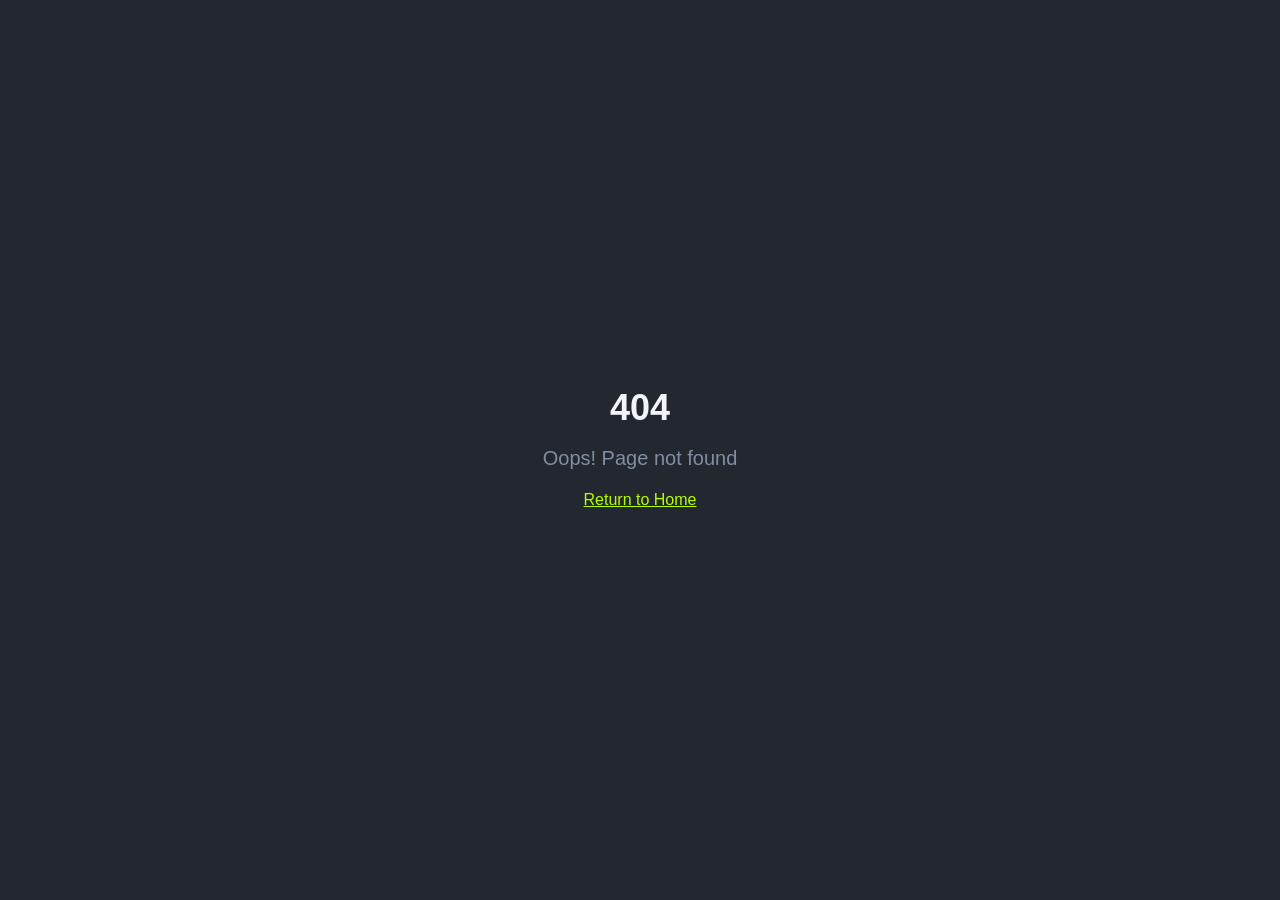
==== commit b2bffbd9: "Replace custom build with Lovable React SPA clone + SEO layer - Serve the actual Lovable production " ====
--- a/index.html
+++ b/index.html
@@ -1,673 +1,161 @@
-<!DOCTYPE html>
+<!doctype html>
 <html lang="en">
-<head>
-  <meta charset="UTF-8">
-  <meta name="viewport" content="width=device-width, initial-scale=1.0">
+  <head>
+    <meta charset="UTF-8" />
+    <meta name="viewport" content="width=device-width, initial-scale=1.0" />
 
-  <!-- Primary Meta -->
-  <title>Data Driver — Verified Prospect Data for GHL Agencies | Intent-Based Contacts</title>
-  <meta name="description" content="Data Driver delivers 15-source verified, intent-based contact data directly into your clients' GoHighLevel CRM. Install once, rebill per contact, keep the margin. $497 lifetime founder pricing with 14-day free trial.">
-  <meta name="author" content="Data Driver">
-  <meta name="robots" content="index, follow">
-  <link rel="canonical" href="https://trydatadriver.com/">
+    <!-- Primary Meta -->
+    <title>Data Driver — Verified Prospect Data for GHL Agencies | Intent-Based Contacts</title>
+    <meta name="description" content="Data Driver delivers 15-source verified, intent-based contact data directly into your clients' GoHighLevel CRM. Install once, rebill per contact, keep the margin. $497 lifetime founder pricing with 14-day free trial.">
+    <meta name="author" content="Data Driver">
+    <meta name="robots" content="index, follow">
+    <link rel="canonical" href="https://trydatadriver.com/">
 
-  <!-- Open Graph -->
-  <meta property="og:type" content="website">
-  <meta property="og:url" content="https://trydatadriver.com/">
-  <meta property="og:title" content="Data Driver — Verified Prospect Data for GHL Agencies">
-  <meta property="og:description" content="15-source verified prospect data inside your clients' GHL CRM. Rebill per contact. $497 lifetime access.">
-  <meta property="og:image" content="https://trydatadriver.com/images/og-image.jpg">
-  <meta property="og:image:width" content="1200">
-  <meta property="og:image:height" content="630">
-  <meta property="og:site_name" content="Data Driver">
+    <!-- Open Graph -->
+    <meta property="og:type" content="website">
+    <meta property="og:url" content="https://trydatadriver.com/">
+    <meta property="og:title" content="Data Driver — Verified Prospect Data for GHL Agencies">
+    <meta property="og:description" content="15-source verified prospect data inside your clients' GHL CRM. Rebill per contact. $497 lifetime access.">
+    <meta property="og:image" content="https://trydatadriver.com/images/og-image.jpg">
+    <meta property="og:image:width" content="1200">
+    <meta property="og:image:height" content="630">
+    <meta property="og:site_name" content="Data Driver">
 
-  <!-- Twitter Card -->
-  <meta name="twitter:card" content="summary_large_image">
-  <meta name="twitter:title" content="Data Driver — Verified Prospect Data for GHL Agencies">
-  <meta name="twitter:description" content="15-source verified prospect data inside your clients' GHL CRM. Rebill per contact. $497 lifetime access.">
-  <meta name="twitter:image" content="https://trydatadriver.com/images/og-image.jpg">
+    <!-- Twitter Card -->
+    <meta name="twitter:card" content="summary_large_image">
+    <meta name="twitter:title" content="Data Driver — Verified Prospect Data for GHL Agencies">
+    <meta name="twitter:description" content="15-source verified prospect data inside your clients' GHL CRM. Rebill per contact. $497 lifetime access.">
+    <meta name="twitter:image" content="https://trydatadriver.com/images/og-image.jpg">
 
-  <!-- Preconnect -->
-  <link rel="preconnect" href="https://fonts.googleapis.com">
-  <link rel="preconnect" href="https://fonts.gstatic.com" crossorigin>
-  <link rel="preconnect" href="https://www.googletagmanager.com">
+    <!-- Preconnect -->
+    <link rel="preconnect" href="https://fonts.googleapis.com">
+    <link rel="preconnect" href="https://fonts.gstatic.com" crossorigin>
 
-  <!-- Fonts -->
-  <link href="https://fonts.googleapis.com/css2?family=Montserrat:wght@400;500;600;700;800&display=swap" rel="stylesheet">
+    <!-- Favicon -->
+    <link rel="icon" type="image/jpeg" href="/images/logo.jpeg">
 
-  <!-- Styles -->
-  <link rel="stylesheet" href="/css/styles.css">
+    <!-- Google Tag Manager (replace GTM-XXXXXXX with your container ID) -->
+    <script>
+      (function(w,d,s,l,i){w[l]=w[l]||[];w[l].push({'gtm.start':
+      new Date().getTime(),event:'gtm.js'});var f=d.getElementsByTagName(s)[0],
+      j=d.createElement(s),dl=l!='dataLayer'?'&l='+l:'';j.async=true;j.src=
+      'https://www.googletagmanager.com/gtm.js?id='+i+dl;f.parentNode.insertBefore(j,f);
+      })(window,document,'script','dataLayer','GTM-XXXXXXX');
+    </script>
 
-  <!-- Favicon (replace with actual favicon) -->
-  <link rel="icon" type="image/jpeg" href="/images/logo.jpeg">
+    <!-- JSON-LD: Organization -->
+    <script type="application/ld+json">
+    {
+      "@context": "https://schema.org",
+      "@type": "Organization",
+      "name": "Data Driver",
+      "url": "https://trydatadriver.com",
+      "logo": "https://trydatadriver.com/images/logo.jpeg",
+      "description": "Intent-based contact data platform for GHL agencies and insurance recruiters. Every record verified across 15 sources.",
+      "sameAs": []
+    }
+    </script>
 
-  <!-- Google Tag Manager (replace GTM-XXXXXXX with your container ID) -->
-  <script>
-    // GTM_CONTAINER_ID: Replace 'GTM-XXXXXXX' with your actual GTM container ID
-    (function(w,d,s,l,i){w[l]=w[l]||[];w[l].push({'gtm.start':
-    new Date().getTime(),event:'gtm.js'});var f=d.getElementsByTagName(s)[0],
-    j=d.createElement(s),dl=l!='dataLayer'?'&l='+l:'';j.async=true;j.src=
-    'https://www.googletagmanager.com/gtm.js?id='+i+dl;f.parentNode.insertBefore(j,f);
-    })(window,document,'script','dataLayer','GTM-XXXXXXX');
-  </script>
+    <!-- JSON-LD: Product -->
+    <script type="application/ld+json">
+    {
+      "@context": "https://schema.org",
+      "@type": "Product",
+      "name": "Data Driver",
+      "description": "Verified intent-based contact data platform that installs inside GoHighLevel. Agencies rebill per contact and keep the margin.",
+      "brand": { "@type": "Brand", "name": "Data Driver" },
+      "offers": {
+        "@type": "Offer",
+        "url": "https://trydatadriver.com/#pricing",
+        "priceCurrency": "USD",
+        "price": "497.00",
+        "priceValidUntil": "2026-04-30",
+        "availability": "https://schema.org/InStock",
+        "description": "Lifetime founder pricing — one-time payment, 14-day free trial included"
+      },
+      "image": "https://trydatadriver.com/images/logo.jpeg"
+    }
+    </script>
 
-  <!-- JSON-LD: Organization -->
-  <script type="application/ld+json">
-  {
-    "@context": "https://schema.org",
-    "@type": "Organization",
-    "name": "Data Driver",
-    "url": "https://trydatadriver.com",
-    "logo": "https://trydatadriver.com/images/logo.jpeg",
-    "description": "Intent-based contact data platform for GHL agencies and insurance recruiters. Every record verified across 15 sources.",
-    "sameAs": []
-  }
-  </script>
+    <!-- JSON-LD: FAQ -->
+    <script type="application/ld+json">
+    {
+      "@context": "https://schema.org",
+      "@type": "FAQPage",
+      "mainEntity": [
+        {
+          "@type": "Question",
+          "name": "What is Data Driver?",
+          "acceptedAnswer": { "@type": "Answer", "text": "Data Driver is a verified intent-based contact data platform that installs directly inside GoHighLevel. It delivers prospect data validated across 15 sources — 10 must agree before a contact is approved. Agencies install once and clients purchase contacts directly inside their GHL CRM." }
+        },
+        {
+          "@type": "Question",
+          "name": "How does the rebill model work?",
+          "acceptedAnswer": { "@type": "Answer", "text": "Your client pays $2.00 per contact. The platform fee is $0.25 per contact. You keep $1.75 per contact as margin. There is no upfront cost, no lead inventory, and no bulk buying." }
+        },
+        {
+          "@type": "Question",
+          "name": "How is the data verified?",
+          "acceptedAnswer": { "@type": "Answer", "text": "Every contact is scanned against 15 independent data sources. At least 10 of those sources must agree on the contact's information before it is approved and made available for purchase." }
+        },
+        {
+          "@type": "Question",
+          "name": "What does the 14-day free trial include?",
+          "acceptedAnswer": { "@type": "Answer", "text": "The 14-day free trial gives you full access to the Data Driver platform. You can install it in your GHL agency, set up client subaccounts, and start delivering contacts. The team will coach you to earn $497 before the trial ends." }
+        },
+        {
+          "@type": "Question",
+          "name": "Is Data Driver compliant with Do Not Call regulations?",
+          "acceptedAnswer": { "@type": "Answer", "text": "Yes. Every contact is automatically scrubbed against the National Do Not Call list. SMS DND is applied before CRM delivery. Buyers sign a responsible-use agreement before any contacts are imported." }
+        },
+        {
+          "@type": "Question",
+          "name": "What is the founder pricing?",
+          "acceptedAnswer": { "@type": "Answer", "text": "Founder pricing is $497 one-time for lifetime access. The regular price will be $997 per year. Founder pricing includes a 14-day free trial and is available for a limited time." }
+        }
+      ]
+    }
+    </script>
 
-  <!-- JSON-LD: Product -->
-  <script type="application/ld+json">
-  {
-    "@context": "https://schema.org",
-    "@type": "Product",
-    "name": "Data Driver",
-    "description": "Verified intent-based contact data platform that installs inside GoHighLevel. Agencies rebill per contact and keep the margin.",
-    "brand": {
-      "@type": "Brand",
-      "name": "Data Driver"
-    },
-    "offers": {
-      "@type": "Offer",
-      "url": "https://trydatadriver.com/#pricing",
-      "priceCurrency": "USD",
-      "price": "497.00",
-      "priceValidUntil": "2026-04-30",
-      "availability": "https://schema.org/InStock",
-      "description": "Lifetime founder pricing — one-time payment, 14-day free trial included"
-    },
-    "image": "https://trydatadriver.com/images/logo.jpeg"
-  }
-  </script>
+    <!-- JSON-LD: HowTo -->
+    <script type="application/ld+json">
+    {
+      "@context": "https://schema.org",
+      "@type": "HowTo",
+      "name": "How to Set Up Data Driver in GoHighLevel",
+      "description": "Install Data Driver from the GHL marketplace and start delivering verified contact data to your clients in three simple steps.",
+      "step": [
+        { "@type": "HowToStep", "position": 1, "name": "Install Data Driver", "text": "Install Data Driver from the GoHighLevel marketplace. No code changes required." },
+        { "@type": "HowToStep", "position": 2, "name": "Client filters contacts", "text": "Your client sets filters — target market, geography, demographics, income, net worth — and searches for prospects." },
+        { "@type": "HowToStep", "position": 3, "name": "Contacts land in GHL CRM", "text": "Verified contacts are purchased and pushed directly into the client's GoHighLevel CRM, ready for outreach." }
+      ]
+    }
+    </script>
 
-  <!-- JSON-LD: FAQ -->
-  <script type="application/ld+json">
-  {
-    "@context": "https://schema.org",
-    "@type": "FAQPage",
-    "mainEntity": [
-      {
-        "@type": "Question",
-        "name": "What is Data Driver?",
-        "acceptedAnswer": {
-          "@type": "Answer",
-          "text": "Data Driver is a verified intent-based contact data platform that installs directly inside GoHighLevel. It delivers prospect data validated across 15 sources — 10 must agree before a contact is approved. Agencies install once and clients purchase contacts directly inside their GHL CRM."
-        }
-      },
-      {
-        "@type": "Question",
-        "name": "How does the rebill model work?",
-        "acceptedAnswer": {
-          "@type": "Answer",
-          "text": "Your client pays $2.00 per contact. The platform fee is $0.25 per contact. You keep $1.75 per contact as margin. There is no upfront cost, no lead inventory, and no bulk buying. You only pay the platform fee when your client purchases contacts."
-        }
-      },
-      {
-        "@type": "Question",
-        "name": "How is the data verified?",
-        "acceptedAnswer": {
-          "@type": "Answer",
-          "text": "Every contact is scanned against 15 independent data sources. At least 10 of those sources must agree on the contact's information before it is approved and made available for purchase. This eliminates junk data and ensures your clients get real, actionable prospects."
-        }
-      },
-      {
-        "@type": "Question",
-        "name": "What does the 14-day free trial include?",
-        "acceptedAnswer": {
-          "@type": "Answer",
-          "text": "The 14-day free trial gives you full access to the Data Driver platform. You can install it in your GHL agency, set up client subaccounts, and start delivering contacts. The team will coach you to earn $497 before the trial ends."
-        }
-      },
-      {
-        "@type": "Question",
-        "name": "Is Data Driver compliant with Do Not Call regulations?",
-        "acceptedAnswer": {
-          "@type": "Answer",
-          "text": "Yes. Every contact is automatically scrubbed against the National Do Not Call list. SMS DND is applied before CRM delivery. Buyers also sign a responsible-use agreement before any contacts are imported, similar to GoHighLevel's own compliance requirements."
-        }
-      },
-      {
-        "@type": "Question",
-        "name": "What is the founder pricing?",
-        "acceptedAnswer": {
-          "@type": "Answer",
-          "text": "Founder pricing is $497 one-time for lifetime access. The regular price will be $997 per year. Founder pricing includes a 14-day free trial and is available for a limited time."
-        }
-      }
-    ]
-  }
-  </script>
+    <!-- JSON-LD: Speakable -->
+    <script type="application/ld+json">
+    {
+      "@context": "https://schema.org",
+      "@type": "WebPage",
+      "name": "Data Driver — Verified Prospect Data for GHL Agencies",
+      "speakable": { "@type": "SpeakableSpecification", "cssSelector": ["h1", ".hero-subtitle", "#pricing"] },
+      "url": "https://trydatadriver.com/"
+    }
+    </script>
 
-  <!-- JSON-LD: HowTo -->
-  <script type="application/ld+json">
-  {
-    "@context": "https://schema.org",
-    "@type": "HowTo",
-    "name": "How to Set Up Data Driver in GoHighLevel",
-    "description": "Install Data Driver from the GHL marketplace and start delivering verified contact data to your clients in three simple steps.",
-    "step": [
-      {
-        "@type": "HowToStep",
-        "position": 1,
-        "name": "Install Data Driver",
-        "text": "Install Data Driver from the GoHighLevel marketplace. No code changes or system migrations required."
-      },
-      {
-        "@type": "HowToStep",
-        "position": 2,
-        "name": "Client filters contacts",
-        "text": "Your client sets their own filters — target market, geography, demographics, income, net worth — and searches for prospects."
-      },
-      {
-        "@type": "HowToStep",
-        "position": 3,
-        "name": "Contacts land in GHL CRM",
-        "text": "Verified contacts are purchased and pushed directly into the client's GoHighLevel CRM, ready for outreach."
-      }
-    ]
-  }
-  </script>
+    <!-- Lovable React App: CSS Bundle -->
+    <link rel="stylesheet" crossorigin href="/assets/index-CCmVMKUg.css">
 
-  <!-- JSON-LD: Speakable -->
-  <script type="application/ld+json">
-  {
-    "@context": "https://schema.org",
-    "@type": "WebPage",
-    "name": "Data Driver — Verified Prospect Data for GHL Agencies",
-    "speakable": {
-      "@type": "SpeakableSpecification",
-      "cssSelector": [".hero h1", ".hero .subtitle", "#core-problem .section-title", "#pricing .pricing-label"]
-    },
-    "url": "https://trydatadriver.com/"
-  }
-  </script>
-</head>
+    <!-- Lovable React App: JS Bundle -->
+    <script type="module" crossorigin src="/assets/index-BuHLR-Yx.js"></script>
+  </head>
 
-<body>
-  <!-- Google Tag Manager (noscript) -->
-  <noscript><iframe src="https://www.googletagmanager.com/ns.html?id=GTM-XXXXXXX"
-  height="0" width="0" style="display:none;visibility:hidden" title="Google Tag Manager"></iframe></noscript>
+  <body>
+    <!-- GTM noscript -->
+    <noscript><iframe src="https://www.googletagmanager.com/ns.html?id=GTM-XXXXXXX" height="0" width="0" style="display:none;visibility:hidden" title="GTM"></iframe></noscript>
 
-  <!-- ============================================================
-       HEADER / NAV
-       ============================================================ -->
-  <header class="site-header" role="banner">
-    <nav class="container nav-inner" aria-label="Main navigation">
-      <a href="/" class="nav-logo" aria-label="Data Driver home">
-        <img src="/images/logo.jpeg" alt="Data Driver logo" width="120" height="83" loading="eager">
-      </a>
-      <button class="nav-toggle" aria-label="Toggle navigation" aria-expanded="false">&#9776;</button>
-      <div class="nav-links">
-        <a href="#how-it-works">How It Works</a>
-        <a href="#platform">Platform</a>
-        <a href="#pricing">Pricing</a>
-        <a href="#faq">FAQ</a>
-        <a href="#pricing" class="btn btn-primary nav-cta">Try Free</a>
-      </div>
-    </nav>
-  </header>
-
-  <main>
-    <!-- ============================================================
-         HERO
-         ============================================================ -->
-    <section class="hero" id="hero" aria-labelledby="hero-heading">
-      <div class="container">
-        <h1 id="hero-heading">
-          <span>Your Clients Don't Leave</span>
-          <span>Because Your Service Is Bad.</span>
-          <span class="gradient-text">They Leave Because Your Data Is.</span>
-        </h1>
-        <p class="subtitle">If your client's CRM isn't filling every week, they're already looking elsewhere.</p>
-        <a href="#pricing" class="btn btn-primary btn-large">Try Data Driver Free</a>
-        <p class="trial-info">14-day free trial &middot; $497 lifetime &middot; Founder pricing</p>
-
-        <div class="hero-indicators fade-in">
-          <span class="hero-indicator bad">&#10060; Bad Data</span>
-          <span class="hero-indicator bad">&#10060; Empty Pipeline</span>
-          <span class="hero-indicator good">&#9989; Verified Intent Data</span>
-          <span class="hero-indicator good">&#9989; More Conversations</span>
-        </div>
-      </div>
-    </section>
-
-    <!-- ============================================================
-         VIDEO INTRO
-         ============================================================ -->
-    <section class="video-intro" id="intro" aria-labelledby="intro-heading">
-      <div class="container fade-in">
-        <h2 id="intro-heading" class="sr-only">30-Second Introduction</h2>
-        <p><strong>Start with the 30-second intro.</strong><br>It explains how Data Driver works and why agencies are using it.</p>
-        <div class="video-wrapper">
-          <!-- Replace src with your hosted video URL -->
-          <video controls preload="none" loading="lazy"
-            poster="/images/logo.jpeg"
-            aria-label="Data Driver 30-second introduction video">
-            <source src="https://trydatadriver.com/videos/intro.mp4" type="video/mp4">
-            Your browser does not support the video tag.
-          </video>
-        </div>
-      </div>
-    </section>
-
-    <!-- ============================================================
-         CORE PROBLEM
-         ============================================================ -->
-    <section class="core-problem" id="core-problem" aria-labelledby="problem-heading">
-      <div class="container">
-        <span class="badge badge-outline section-badge">The Core Problem</span>
-        <h2 id="problem-heading" class="section-title">
-          Stop Feeding Your CRM<br>Bad Data
-        </h2>
-        <p class="section-subtitle centered">See the difference verified data makes. Your CRM isn't broken &mdash; your inputs are.</p>
-
-        <div class="comparison-grid fade-in">
-          <!-- Old Way -->
-          <article class="comparison-card old">
-            <h3>The Old Way</h3>
-            <div class="flow-step"><span class="icon">&#128203;</span><span class="label"><strong>Bad List</strong> &mdash; Inconsistent. Slow. Niche-dependent.</span></div>
-            <div class="flow-arrow">&darr;</div>
-            <div class="flow-step"><span class="icon">&#128452;</span><span class="label"><strong>CRM</strong></span></div>
-            <div class="flow-arrow">&darr;</div>
-            <div class="flow-step"><span class="icon">&#128128;</span><span class="label"><strong>Dead Campaigns</strong> &mdash; No conversations = no retention</span></div>
-            <div class="comparison-result bad">No conversations = no retention</div>
-          </article>
-
-          <!-- New Way -->
-          <article class="comparison-card new">
-            <h3>The Data Driver Way</h3>
-            <div class="flow-step"><span class="icon">&#128640;</span><span class="label"><strong>Data Driver</strong> &mdash; Always-on pipeline fill</span></div>
-            <div class="flow-arrow">&darr;</div>
-            <div class="flow-step"><span class="icon">&#128452;</span><span class="label"><strong>CRM</strong></span></div>
-            <div class="flow-arrow">&darr;</div>
-            <div class="flow-step"><span class="icon">&#128483;</span><span class="label"><strong>Real Conversations</strong> &mdash; Daily opportunities your clients can act on</span></div>
-            <div class="comparison-result good">Deliver leads consistently &mdash; not randomly</div>
-          </article>
-        </div>
-      </div>
-    </section>
-
-    <!-- ============================================================
-         DATA VALIDATION
-         ============================================================ -->
-    <section class="data-validation" id="validation" aria-labelledby="validation-heading">
-      <div class="container">
-        <h2 id="validation-heading" class="section-title">
-          Most Data Vendors Sell Volume.<br><span class="gradient-text">Data Driver Enforces a Standard.</span>
-        </h2>
-        <p class="section-subtitle centered">Other vendors sell junk &mdash; we enforce truth.</p>
-
-        <div class="validation-visual fade-in">
-          <p style="color:rgba(255,255,255,0.5);font-size:0.875rem;">100 contacts scanned &rarr; 15 data sources checked &rarr; 10 must match &rarr; Contact approved</p>
-          <div class="validation-bar"><div class="validation-bar-fill"></div></div>
-        </div>
-
-        <div class="validation-stats fade-in">
-          <div class="stat-item">
-            <div class="stat-number gradient-text">15</div>
-            <div class="stat-label">Sources Checked</div>
-          </div>
-          <div class="stat-item">
-            <div class="stat-number gradient-text">10</div>
-            <div class="stat-label">Must Agree</div>
-          </div>
-          <div class="stat-item">
-            <div class="stat-number gradient-text">0</div>
-            <div class="stat-label">Junk Delivered</div>
-          </div>
-        </div>
-      </div>
-    </section>
-
-    <!-- ============================================================
-         SETUP STEPS
-         ============================================================ -->
-    <section class="setup-steps" id="how-it-works" aria-labelledby="setup-heading">
-      <div class="container">
-        <span class="badge badge-gradient section-badge">Simple Setup</span>
-        <h2 id="setup-heading" class="section-title">
-          Install Once. Clients Buy<br>Contacts Inside GHL.
-        </h2>
-        <p class="section-subtitle centered">Three steps. That's it. Start delivering leads this week, not next month.</p>
-
-        <div class="steps-grid fade-in stagger">
-          <article class="step-card" style="--i:0">
-            <div class="step-number">1</div>
-            <h3>Install Data Driver</h3>
-            <p>From the GHL marketplace. No code changes needed.</p>
-          </article>
-          <article class="step-card" style="--i:1">
-            <div class="step-number">2</div>
-            <h3>Client Filters Contacts</h3>
-            <p>By segment, geography, demographics, income, and net worth.</p>
-          </article>
-          <article class="step-card" style="--i:2">
-            <div class="step-number">3</div>
-            <h3>Contacts Land in GHL CRM</h3>
-            <p>Ready for outreach. No waiting, no manual imports.</p>
-          </article>
-        </div>
-      </div>
-    </section>
-
-    <!-- ============================================================
-         PLATFORM PREVIEW
-         ============================================================ -->
-    <section class="platform-preview" id="platform" aria-labelledby="platform-heading">
-      <div class="container">
-        <span class="badge badge-outline section-badge">Inside The Platform</span>
-        <h2 id="platform-heading" class="section-title">
-          See Exactly How Your Clients Get<br><span class="gradient-text">Fresh &middot; Verified &middot; Intent Data</span>
-        </h2>
-        <p class="section-subtitle centered">From agency setup to filtered leads &mdash; here's the real product, not a mockup.</p>
-
-        <div class="platform-cards">
-          <!-- Card 1: Manage Locations -->
-          <article class="platform-card fade-in">
-            <div class="platform-card-content">
-              <div class="step-number">1</div>
-              <h3>Manage All Client Locations</h3>
-              <p>Toggle Data Driver on/off per subaccount. One dashboard.</p>
-            </div>
-            <div class="platform-card-mockup">
-              <table class="mockup-table" aria-label="Client locations dashboard">
-                <thead>
-                  <tr><th>Name</th><th>Location ID</th><th>Status</th></tr>
-                </thead>
-                <tbody>
-                  <tr><td>Apex Dental Group</td><td>HOADd6arLd0F</td><td><span class="mockup-badge active">Active</span></td></tr>
-                  <tr><td>Rivera Law Firm</td><td>ZYuMkb1ckgrI</td><td><span class="mockup-badge active">Active</span></td></tr>
-                  <tr><td>Peak Fitness Studio</td><td>RKuUXSOGEkds</td><td><span class="mockup-badge active">Active</span></td></tr>
-                  <tr><td>Golden Realty Partners</td><td>byxMo8U2EDSW</td><td><span class="mockup-badge active">Active</span></td></tr>
-                  <tr><td>Bright Smile Dentistry</td><td>A0P3fuvRr9ar</td><td><span class="mockup-badge active">Active</span></td></tr>
-                </tbody>
-              </table>
-            </div>
-          </article>
-
-          <!-- Card 2: Filters -->
-          <article class="platform-card fade-in">
-            <div class="platform-card-content">
-              <div class="step-number">2</div>
-              <h3>Your Clients Set Their Own Filters</h3>
-              <p>Target market, geography, demographics, income, net worth &mdash; total control.</p>
-            </div>
-            <div class="platform-card-mockup">
-              <div class="filter-mockup">
-                <div class="filter-field"><label>Target Market</label><div class="field-value">Select Target Market</div></div>
-                <div class="filter-field"><label>Country</label><div class="field-value">United States</div></div>
-                <div class="filter-field"><label>State(s)</label><div class="field-value">Select State(s)</div></div>
-                <div class="filter-field"><label>City(s)</label><div class="field-value">Select City(s)</div></div>
-                <div class="filter-field"><label>Age Range</label><div class="field-value">Min &mdash; Max</div></div>
-                <div class="filter-field"><label>Gender</label><div class="field-value">Select Gender</div></div>
-                <div class="filter-field"><label>Household Income</label><div class="field-value">Select Income</div></div>
-                <div class="filter-field"><label>Net Worth</label><div class="field-value">Select Net Worth</div></div>
-              </div>
-            </div>
-          </article>
-
-          <!-- Card 3: Records -->
-          <article class="platform-card fade-in">
-            <div class="platform-card-content">
-              <div class="step-number">3</div>
-              <h3>1,000 Verified Records Ready to Purchase</h3>
-              <p>Preview data before buying. Masked until purchased and pushed to CRM.</p>
-            </div>
-            <div class="platform-card-mockup">
-              <div class="records-header">
-                <strong style="font-size:0.9rem;">Results</strong>
-                <span>1,000 records</span>
-              </div>
-              <table class="mockup-table" aria-label="Sample verified contact records">
-                <thead>
-                  <tr><th>Name</th><th>Email</th><th>Phone</th><th>Age</th><th>Net Worth</th><th>Income</th></tr>
-                </thead>
-                <tbody>
-                  <tr><td>Alex Turner</td><td>a***x@****.com</td><td>+17*******36</td><td>34</td><td>$250K&ndash;$374K</td><td>$100K&ndash;$149K</td></tr>
-                  <tr><td>Jordan Blake</td><td>j***n@****.com</td><td>+13*******80</td><td>46</td><td>$1M+</td><td>$150K&ndash;$199K</td></tr>
-                  <tr><td>Casey Morris</td><td>c***y@****.com</td><td>+17*******72</td><td>52</td><td>$375K&ndash;$499K</td><td>$75K&ndash;$99K</td></tr>
-                  <tr><td>Taylor Reed</td><td>t***r@****.com</td><td>+13*******25</td><td>41</td><td>$750K&ndash;$999K</td><td>$100K&ndash;$149K</td></tr>
-                  <tr><td>Morgan Hayes</td><td>m***n@****.com</td><td>+18*******10</td><td>39</td><td>$100K&ndash;$149K</td><td>$60K&ndash;$74K</td></tr>
-                </tbody>
-              </table>
-              <div class="records-more">+ 995 more records</div>
-            </div>
-          </article>
-        </div>
-      </div>
-    </section>
-
-    <!-- ============================================================
-         REVENUE MODEL
-         ============================================================ -->
-    <section class="revenue-model" id="revenue" aria-labelledby="revenue-heading">
-      <div class="container">
-        <span class="badge badge-gradient section-badge">Revenue Model</span>
-        <h2 id="revenue-heading" class="section-title">
-          Turn Data Into a<br><span class="gradient-text">Profit Center</span>
-        </h2>
-        <p class="section-subtitle centered">You instantly become a Data-as-a-Service (DaaS) provider. You don't buy leads &mdash; you resell them.</p>
-
-        <div class="revenue-calc fade-in">
-          <div class="revenue-item client">
-            <div class="amount">$2.00</div>
-            <div class="label">Client pays</div>
-          </div>
-          <div class="revenue-operator">&minus;</div>
-          <div class="revenue-item fee">
-            <div class="amount">$0.25</div>
-            <div class="label">Platform fee</div>
-          </div>
-          <div class="revenue-operator">=</div>
-          <div class="revenue-item profit">
-            <div class="amount">$1.75</div>
-            <div class="label">Agency keeps</div>
-          </div>
-        </div>
-
-        <a href="#pricing" class="btn btn-primary">Start Rebilling Contacts</a>
-      </div>
-    </section>
-
-    <!-- ============================================================
-         ZERO RISK
-         ============================================================ -->
-    <section class="zero-risk" id="zero-risk" aria-labelledby="risk-heading">
-      <div class="container">
-        <h2 id="risk-heading" class="section-title">
-          No Lead Inventory.<br>No Upfront Cost.
-        </h2>
-        <p class="section-subtitle centered">Your client pays. You keep the margin. Simple. No inventory means no pressure while you stabilize your clients.</p>
-
-        <div class="risk-cards fade-in stagger">
-          <article class="risk-card" style="--i:0">
-            <div class="icon">&#128176;</div>
-            <h3>No Bulk Buying</h3>
-            <p>Never front lead costs again.</p>
-          </article>
-          <article class="risk-card" style="--i:1">
-            <div class="icon">&#128230;</div>
-            <h3>No Lead Inventory</h3>
-            <p>Zero waste, zero risk.</p>
-          </article>
-          <article class="risk-card" style="--i:2">
-            <div class="icon">&#128179;</div>
-            <h3>Client Pays Per Contact</h3>
-            <p>Revenue on every purchase.</p>
-          </article>
-        </div>
-      </div>
-    </section>
-
-    <!-- ============================================================
-         COMPLIANCE
-         ============================================================ -->
-    <section class="compliance" id="compliance" aria-labelledby="compliance-heading">
-      <div class="container">
-        <span class="badge badge-outline section-badge">Total Control</span>
-        <h2 id="compliance-heading" class="section-title">
-          DND Scrubbed. Terms Signed.<br>You're Covered.
-        </h2>
-        <p class="section-subtitle centered">Every contact is scrubbed and every buyer accepts responsibility before data moves.</p>
-
-        <div class="compliance-cards fade-in stagger">
-          <article class="compliance-card" style="--i:0">
-            <h3>&#128274; DND Scrubbed</h3>
-            <p>National Do Not Call list checked automatically on every contact.</p>
-          </article>
-          <article class="compliance-card" style="--i:1">
-            <h3>&#128221; Terms &amp; Responsibility</h3>
-            <p>Buyers sign a responsible-use agreement before any contacts are imported &mdash; just like GHL.</p>
-          </article>
-          <article class="compliance-card" style="--i:2">
-            <h3>&#128225; Auto-DND</h3>
-            <p>SMS DND applied before CRM delivery. No manual steps.</p>
-          </article>
-        </div>
-      </div>
-    </section>
-
-    <!-- ============================================================
-         PRICING
-         ============================================================ -->
-    <section class="pricing" id="pricing" aria-labelledby="pricing-heading">
-      <div class="container">
-        <span class="badge badge-gradient section-badge">Limited Time</span>
-        <h2 id="pricing-heading" class="section-title">
-          Pay Once.<br>Keep Access Forever.
-        </h2>
-        <p class="section-subtitle centered">Founder pricing ends at the end of this month. One client retained pays for this.</p>
-
-        <div class="pricing-card fade-in">
-          <div class="pricing-label">Founder Pricing</div>
-          <div class="pricing-price gradient-text">$497</div>
-          <div class="pricing-original">$997/yr</div>
-          <div class="pricing-terms">one-time &middot; lifetime access</div>
-          <div class="pricing-trial">14-Day Free Trial Included</div>
-          <p style="font-size:0.875rem;color:rgba(255,255,255,0.7);margin-bottom:24px;">We'll coach you to earn $497 before the trial ends. Profit center from day 1.</p>
-          <a href="https://app.gohighlevel.com/marketplace/app/data-driver" class="btn btn-primary btn-large" rel="noopener">Lock Founder Pricing</a>
-          <p class="pricing-note">$0.25 per contact rebill &middot; Your client pays, you keep the margin</p>
-        </div>
-      </div>
-    </section>
-
-    <!-- ============================================================
-         FAQ
-         ============================================================ -->
-    <section class="faq" id="faq" aria-labelledby="faq-heading">
-      <div class="container">
-        <h2 id="faq-heading" class="section-title">Frequently Asked Questions</h2>
-
-        <div class="faq-list">
-          <div class="faq-item">
-            <button class="faq-question" aria-expanded="false">What is Data Driver?</button>
-            <div class="faq-answer" role="region">
-              <div class="faq-answer-inner">
-                Data Driver is a verified intent-based contact data platform that installs directly inside GoHighLevel. It delivers prospect data validated across 15 sources &mdash; 10 must agree before a contact is approved. Agencies install once and clients purchase contacts directly inside their GHL CRM.
-              </div>
-            </div>
-          </div>
-
-          <div class="faq-item">
-            <button class="faq-question" aria-expanded="false">How does the rebill model work?</button>
-            <div class="faq-answer" role="region">
-              <div class="faq-answer-inner">
-                Your client pays $2.00 per contact. The platform fee is $0.25 per contact. You keep $1.75 per contact as margin. There is no upfront cost, no lead inventory, and no bulk buying. You only pay the platform fee when your client purchases contacts.
-              </div>
-            </div>
-          </div>
-
-          <div class="faq-item">
-            <button class="faq-question" aria-expanded="false">How is the data verified?</button>
-            <div class="faq-answer" role="region">
-              <div class="faq-answer-inner">
-                Every contact is scanned against 15 independent data sources. At least 10 of those sources must agree on the contact's information before it is approved and made available for purchase. This eliminates junk data and ensures your clients get real, actionable prospects.
-              </div>
-            </div>
-          </div>
-
-          <div class="faq-item">
-            <button class="faq-question" aria-expanded="false">What does the 14-day free trial include?</button>
-            <div class="faq-answer" role="region">
-              <div class="faq-answer-inner">
-                The 14-day free trial gives you full access to the Data Driver platform. You can install it in your GHL agency, set up client subaccounts, and start delivering contacts. The team will coach you to earn $497 before the trial ends.
-              </div>
-            </div>
-          </div>
-
-          <div class="faq-item">
-            <button class="faq-question" aria-expanded="false">Is Data Driver compliant with Do Not Call regulations?</button>
-            <div class="faq-answer" role="region">
-              <div class="faq-answer-inner">
-                Yes. Every contact is automatically scrubbed against the National Do Not Call list. SMS DND is applied before CRM delivery. Buyers also sign a responsible-use agreement before any contacts are imported, similar to GoHighLevel's own compliance requirements.
-              </div>
-            </div>
-          </div>
-
-          <div class="faq-item">
-            <button class="faq-question" aria-expanded="false">What is the founder pricing?</button>
-            <div class="faq-answer" role="region">
-              <div class="faq-answer-inner">
-                Founder pricing is $497 one-time for lifetime access. The regular price will be $997 per year. Founder pricing includes a 14-day free trial and is available for a limited time.
-              </div>
-            </div>
-          </div>
-
-          <div class="faq-item">
-            <button class="faq-question" aria-expanded="false">Do I need to change my existing GHL setup?</button>
-            <div class="faq-answer" role="region">
-              <div class="faq-answer-inner">
-                No. Data Driver installs from the GHL marketplace and lives inside GoHighLevel. You don't change systems &mdash; it integrates into your existing workflows. Your clients access it from within their subaccount.
-              </div>
-            </div>
-          </div>
-
-          <div class="faq-item">
-            <button class="faq-question" aria-expanded="false">Who is Data Driver for?</button>
-            <div class="faq-answer" role="region">
-              <div class="faq-answer-inner">
-                Data Driver is built for GHL agency owners and insurance sales recruiters who need to consistently fill their clients' pipelines with verified prospect data. If client churn from poor data quality is a problem, Data Driver solves it.
-              </div>
-            </div>
-          </div>
-        </div>
-      </div>
-    </section>
-
-    <!-- ============================================================
-         FINAL CTA
-         ============================================================ -->
-    <section class="final-cta" aria-labelledby="cta-heading">
-      <div class="container fade-in">
-        <h2 id="cta-heading" class="section-title">Keep Your Clients. Fill Their Pipeline.</h2>
-        <p class="tagline">Rebill and chill.</p>
-        <a href="#pricing" class="btn btn-primary btn-large">Start Your Free Trial</a>
-        <p class="trial-info">$497 lifetime &middot; 14-day free trial &middot; Founder pricing</p>
-      </div>
-    </section>
-  </main>
-
-  <!-- ============================================================
-       FOOTER
-       ============================================================ -->
-  <footer class="site-footer" role="contentinfo">
-    <div class="container">
-      <div class="footer-logo">
-        <img src="/images/logo.jpeg" alt="Data Driver logo" width="80" height="55" loading="lazy">
-      </div>
-      <p class="footer-copy">&copy; 2026 Data Driver. All rights reserved.</p>
-    </div>
-  </footer>
-
-  <!-- Main JS -->
-  <script src="/js/main.js" defer></script>
-</body>
+    <!-- React root: pre-rendered content for SEO, React hydrates over it -->
+    <div id="root">
+<div role="region" aria-label="Notifications (F8)" tabindex="-1" style="pointer-events: none;"><ol tabindex="-1" class="fixed top-0 z-[100] flex max-h-screen w-full flex-col-reverse p-4 sm:bottom-0 sm:right-0 sm:top-auto sm:flex-col md:max-w-[420px]" style=""></ol></div><section aria-label="Notifications alt+T" tabindex="-1" aria-live="polite" aria-relevant="additions text" aria-atomic="false"></section><div class="min-h-screen bg-background text-foreground"><nav class="fixed top-0 left-0 right-0 z-50 bg-[#000000]/80 backdrop-blur-md border-b border-border" style=""><div class="max-w-7xl mx-auto px-4 sm:px-6 flex items-center justify-between h-16"><img src="https://trydatadriver.com/images/logo.jpeg" alt="Data Driver" class="h-10 w-auto rounded"><div class="flex items-center gap-1 sm:gap-2"><button class="inline-flex items-center justify-center gap-2 whitespace-nowrap ring-offset-background transition-colors focus-visible:outline-none focus-visible:ring-2 focus-visible:ring-ring focus-visible:ring-offset-2 disabled:pointer-events-none disabled:opacity-50 [&amp;_svg]:pointer-events-none [&amp;_svg]:size-4 [&amp;_svg]:shrink-0 bg-primary hover:bg-primary/90 rounded-md bg-gradient-to-r from-[hsl(25,100%,55%)] to-[hsl(15,100%,50%)] text-white font-bold hover:from-[hsl(25,100%,50%)] hover:to-[hsl(15,100%,45%)] shadow-md px-2 sm:px-3 text-[11px] sm:text-sm h-8 sm:h-9"><svg xmlns="http://www.w3.org/2000/svg" width="12" height="12" viewBox="0 0 24 24" fill="none" stroke="currentColor" stroke-width="2" stroke-linecap="round" stroke-linejoin="round" class="lucide lucide-video mr-0.5 sm:mr-1"><path d="m16 13 5.223 3.482a.5.5 0 0 0 .777-.416V7.87a.5.5 0 0 0-.752-.432L16 10.5"></path><rect x="2" y="6" width="14" height="12" rx="2"></rect></svg>Ask Sandy</button><button class="inline-flex items-center justify-center gap-2 whitespace-nowrap ring-offset-background transition-colors focus-visible:outline-none focus-visible:ring-2 focus-visible:ring-ring focus-visible:ring-offset-2 disabled:pointer-events-none disabled:opacity-50 [&amp;_svg]:pointer-events-none [&amp;_svg]:size-4 [&amp;_svg]:shrink-0 rounded-md bg-foreground text-background font-bold hover:bg-foreground/90 shadow-md px-1.5 sm:px-3 text-[10px] sm:text-sm h-7 sm:h-9">Pricing</button><button class="inline-flex items-center justify-center gap-2 ring-offset-background transition-colors focus-visible:outline-none focus-visible:ring-2 focus-visible:ring-ring focus-visible:ring-offset-2 disabled:pointer-events-none disabled:opacity-50 [&amp;_svg]:pointer-events-none [&amp;_svg]:size-4 [&amp;_svg]:shrink-0 bg-primary hover:bg-primary/90 rounded-md bg-gradient-to-r from-[hsl(78,100%,50%)] to-[hsl(78,80%,40%)] text-primary-foreground font-bold hover:from-[hsl(78,100%,45%)] hover:to-[hsl(78,80%,35%)] shadow-lg shadow-primary/25 cta-glow px-2 sm:px-3 text-[11px] sm:text-sm h-8 sm:h-9 whitespace-nowrap">Try Data Driver Free</button></div></div></nav><main><section data-section-id="hero" class="pt-24 pb-10 md:pt-32 md:pb-16 px-4 sm:px-6"><div class="max-w-6xl mx-auto flex flex-col md:flex-row md:items-center md:gap-12 lg:gap-16"><div class="flex-1 min-w-0"><div class="inline-block mb-6 px-4 py-1.5 rounded-full bg-primary/10 border border-primary/20" style="opacity: 1; transform: none;"><span class="text-sm font-semibold tracking-wide uppercase text-primary">Try Data Driver</span></div><h1 class="font-display text-3xl sm:text-4xl lg:text-5xl font-extrabold leading-snug mb-8" style="opacity: 1; transform: none;">Your Clients Don't Leave Because Your Service Is Bad<br><span class="bg-gradient-to-r from-[hsl(0,80%,50%)] to-[hsl(15,80%,50%)] bg-clip-text text-transparent">They Leave Because Your Data Is</span></h1><div class="flex items-center gap-4 flex-wrap mb-8" style="opacity: 1; transform: none;"><button class="inline-flex items-center justify-center gap-2 whitespace-nowrap ring-offset-background transition-colors focus-visible:outline-none focus-visible:ring-2 focus-visible:ring-ring focus-visible:ring-offset-2 disabled:pointer-events-none disabled:opacity-50 [&amp;_svg]:pointer-events-none [&amp;_svg]:size-4 [&amp;_svg]:shrink-0 bg-primary hover:bg-primary/90 h-11 rounded-md bg-gradient-to-r from-[hsl(78,100%,50%)] to-[hsl(78,80%,40%)] text-primary-foreground font-bold hover:from-[hsl(78,100%,45%)] hover:to-[hsl(78,80%,35%)] shadow-lg shadow-primary/25 cta-glow text-lg px-8 py-6">Try Data Driver Free</button><p class="text-sm text-muted-foreground">14-day free trial · $497 lifetime · Founder pricing</p></div><p class="text-base sm:text-lg text-white font-bold italic max-w-2xl mb-6" style="opacity: 1; transform: none;">If your client's CRM isn't filling every week, they're already looking elsewhere.</p><div class="grid grid-cols-2 gap-2.5 mb-6 max-w-lg" style="opacity: 1; transform: none;"><div class="flex flex-col gap-2"><div class="flex items-center gap-2 bg-card rounded-lg border-2 border-destructive/40 px-3 py-2.5"><span class="text-base">❌</span><span class="text-sm text-foreground font-medium">Bad Data</span></div><div class="flex items-center gap-2 bg-card rounded-lg border-2 border-destructive/40 px-3 py-2.5"><span class="text-base">❌</span><span class="text-sm text-foreground font-medium">Empty Pipeline</span></div></div><div class="flex flex-col gap-2"><div class="flex items-center gap-2 bg-card rounded-lg border-2 border-[hsl(142,70%,40%)]/40 px-3 py-2.5"><span class="text-base">✅</span><span class="text-sm text-foreground font-medium">Verified Intent Data</span></div><div class="flex items-center gap-2 bg-card rounded-lg border-2 border-[hsl(142,70%,40%)]/40 px-3 py-2.5"><span class="text-base">✅</span><span class="text-sm text-foreground font-medium">More Conversations</span></div></div></div><div class="mt-10 hidden md:flex items-center gap-3 bg-gradient-to-r from-[hsl(25,100%,55%)]/15 to-[hsl(15,100%,50%)]/10 border-2 border-[hsl(25,100%,55%)]/50 rounded-xl px-6 py-4 max-w-md" style="opacity: 1; transform: none;"><span class="text-3xl">▶️</span><div><p class="text-foreground font-extrabold text-base tracking-tight">Start with the 30-second intro.</p><p class="text-muted-foreground text-sm mt-1">It explains how Data Driver works and why agencies are using it.</p><p class="text-[hsl(25,100%,55%)] text-xs mt-1.5 font-semibold">Everything else below builds on this. Move forward in 23s</p></div></div></div><div class="mt-10 md:mt-0 flex-shrink-0" style="opacity: 1; transform: none;"><div class="flex flex-col items-center"><div class="fixed inset-0 bg-black/80 backdrop-blur-sm pointer-events-none" style="z-index: 98; opacity: 1;"></div><div class="flex flex-col items-center" style="z-index: 100; position: fixed; top: 50%; left: 50%; transform: translateX(-50%) translateY(-50%) scale(1.15);"><div class="text-center pointer-events-none mb-4" style="opacity: 1; transform: none;"><p class="text-white text-lg font-bold">Start with the 30-second intro.</p><p class="text-white/70 text-sm mt-1.5">It explains how Data Driver works and why agencies are using it.</p><p class="text-[hsl(25,100%,55%)] text-xs mt-2 font-semibold">Everything else below builds on this. Move forward in 23s</p></div><div class="rounded-2xl overflow-hidden relative shadow-2xl border border-border/30" style="aspect-ratio: 9 / 16; background: white; width: 100%; max-width: 320px; transition: max-width 0.7s cubic-bezier(0.4, 0, 0.2, 1);"><video autoplay="" playsinline="" class="w-full h-full object-contain" src="/videos/hero-new.mp4" style="background-color: white;"></video><div class="absolute bottom-16 left-2 right-2 pointer-events-none"><div class="bg-[hsl(0,0%,5%)]/85 text-white text-xs leading-snug px-3 py-2 rounded-lg text-center font-medium min-h-[32px] flex items-center justify-center">You work hard to bring clients into your agency.</div></div><div class="absolute bottom-0 left-0 right-0 bg-gradient-to-t from-black/70 via-black/40 to-transparent pt-8 pb-3 px-3"><div class="w-full h-2 rounded-full bg-white/25 cursor-pointer mb-3 group"><div class="h-full rounded-full bg-gradient-to-r from-[hsl(25,100%,55%)] to-[hsl(15,100%,50%)] relative transition-[width] duration-100" style="width: 7.99408%;"><div class="absolute right-0 top-1/2 -translate-y-1/2 w-3.5 h-3.5 rounded-full bg-white shadow-md border-2 border-[hsl(25,100%,55%)] opacity-0 group-hover:opacity-100 transition-opacity"></div></div></div><div class="flex items-center justify-between"><button class="flex items-center justify-center w-9 h-9 rounded-full bg-white/20 backdrop-blur-sm text-white hover:bg-white/30 transition-colors active:scale-90" aria-label="Pause"><svg xmlns="http://www.w3.org/2000/svg" width="15" height="15" viewBox="0 0 24 24" fill="none" stroke="currentColor" stroke-width="2" stroke-linecap="round" stroke-linejoin="round" class="lucide lucide-pause"><rect x="14" y="4" width="4" height="16" rx="1"></rect><rect x="6" y="4" width="4" height="16" rx="1"></rect></svg></button><button class="flex items-center gap-1.5 px-3 py-1.5 rounded-full text-xs font-bold transition-all active:scale-90 bg-gradient-to-r from-[hsl(25,100%,55%)] to-[hsl(15,100%,50%)] text-white shadow-md animate-pulse" aria-label="Unmute"><svg xmlns="http://www.w3.org/2000/svg" width="13" height="13" viewBox="0 0 24 24" fill="none" stroke="currentColor" stroke-width="2" stroke-linecap="round" stroke-linejoin="round" class="lucide lucide-volume-x"><path d="M11 4.702a.705.705 0 0 0-1.203-.498L6.413 7.587A1.4 1.4 0 0 1 5.416 8H3a1 1 0 0 0-1 1v6a1 1 0 0 0 1 1h2.416a1.4 1.4 0 0 1 .997.413l3.383 3.384A.705.705 0 0 0 11 19.298z"></path><line x1="22" x2="16" y1="9" y2="15"></line><line x1="16" x2="22" y1="9" y2="15"></line></svg><span>Unmute</span></button></div></div></div></div></div></div></div></section><section data-section-id="problem" class="py-12 md:py-16 px-4 sm:px-6 bg-[hsl(220,25%,94%)] text-[hsl(220,20%,10%)] relative overflow-hidden"><div class="absolute inset-0 opacity-[0.05]" style="background-image: radial-gradient(rgb(82, 95, 122) 1.5px, transparent 1.5px); background-size: 20px 20px;"></div><div class="relative max-w-5xl mx-auto"><div class="text-center mb-4" style="opacity: 1; transform: none;"><span class="inline-flex items-center gap-2 rounded-full bg-[hsl(0,75%,94%)] border-2 border-destructive/30 px-5 py-2 shadow-sm"><span class="text-lg">⚠️</span><span class="text-xs font-extrabold uppercase tracking-widest text-destructive">The Core Problem</span></span></div><p class="text-center text-destructive/80 font-semibold text-base md:text-lg mb-3 max-w-xl mx-auto">If you can't consistently fill your client's pipeline, they will cancel.</p><h2 class="font-display text-4xl sm:text-5xl lg:text-6xl font-black mb-3 text-center text-[hsl(220,25%,8%)] leading-[1.1]">Stop Feeding Your CRM<br><span class="text-destructive">Bad Data</span></h2><p class="text-center text-[hsl(220,15%,38%)] text-lg md:text-xl mb-2 max-w-xl mx-auto font-medium">See the difference verified data makes</p><p class="text-center text-destructive font-bold italic text-base md:text-lg mb-8 max-w-xl mx-auto">Your CRM isn't broken → your inputs are</p><div class="grid md:grid-cols-2 gap-4 md:gap-6 max-w-3xl mx-auto"><div class="rounded-3xl bg-white p-5 sm:p-6 md:p-8 text-center relative overflow-hidden ring-2 ring-destructive/25" style="box-shadow: rgba(217, 38, 38, 0.18) 0px 25px 60px -12px, rgba(217, 38, 38, 0.12) 0px 10px 25px -8px; opacity: 1; transform: none;"><div class="absolute top-0 left-0 right-0 h-2 bg-gradient-to-r from-destructive to-[hsl(20,90%,55%)]"></div><div class="absolute -top-12 -right-12 w-48 h-48 bg-destructive/8 rounded-full blur-3xl"></div><div class="inline-flex items-center gap-2 rounded-full bg-[hsl(0,80%,94%)] border-2 border-destructive/25 px-4 py-1.5 mb-3"><span class="w-2.5 h-2.5 rounded-full bg-destructive animate-pulse"></span><span class="text-xs font-extrabold uppercase tracking-widest text-destructive">The Old Way</span></div><div class="space-y-1.5"><div class="bg-[hsl(0,75%,94%)] rounded-2xl px-4 py-3 border-2 border-destructive/20"><span class="text-3xl block mb-0.5">📋</span><span class="text-destructive font-black text-lg sm:text-xl">Bad List</span><span class="text-destructive/70 text-xs block mt-0.5">Inconsistent. Slow. Niche-dependent.</span></div><div class="flex justify-center"><svg xmlns="http://www.w3.org/2000/svg" width="24" height="24" viewBox="0 0 24 24" fill="none" stroke="currentColor" stroke-width="3" stroke-linecap="round" stroke-linejoin="round" class="lucide lucide-arrow-down w-6 h-6 text-destructive/50"><path d="M12 5v14"></path><path d="m19 12-7 7-7-7"></path></svg></div><div class="bg-[hsl(220,20%,92%)] rounded-2xl px-4 py-3 border-2 border-[hsl(220,20%,83%)]"><span class="text-3xl block mb-0.5">🗄️</span><span class="text-[hsl(220,15%,30%)] font-bold text-lg sm:text-xl">CRM</span></div><div class="flex justify-center"><svg xmlns="http://www.w3.org/2000/svg" width="24" height="24" viewBox="0 0 24 24" fill="none" stroke="currentColor" stroke-width="3" stroke-linecap="round" stroke-linejoin="round" class="lucide lucide-arrow-down w-6 h-6 text-destructive/50"><path d="M12 5v14"></path><path d="m19 12-7 7-7-7"></path></svg></div><div class="bg-[hsl(0,75%,94%)] rounded-2xl px-4 py-3 border-2 border-destructive/20"><span class="text-4xl block mb-0.5">💀</span><span class="text-destructive font-black text-lg sm:text-xl">Dead Campaigns</span><span class="text-destructive/70 text-xs block mt-0.5">No conversations = no retention</span></div></div></div><div class="rounded-3xl bg-white p-5 sm:p-6 md:p-8 text-center relative overflow-hidden ring-2 ring-[hsl(78,65%,62%)]" style="box-shadow: rgba(124, 165, 29, 0.22) 0px 25px 60px -12px, rgba(124, 165, 29, 0.15) 0px 10px 25px -8px; opacity: 1; transform: none;"><div class="absolute top-0 left-0 right-0 h-2 bg-gradient-to-r from-[hsl(78,100%,48%)] to-[hsl(78,80%,38%)]"></div><div class="absolute -top-12 -right-12 w-48 h-48 bg-[hsl(78,60%,50%)]/10 rounded-full blur-3xl"></div><div class="inline-flex items-center gap-2 rounded-full bg-[hsl(78,70%,90%)] border-2 border-[hsl(78,60%,68%)] px-4 py-1.5 mb-3"><span class="w-2.5 h-2.5 rounded-full bg-[hsl(78,80%,40%)]"></span><span class="text-xs font-extrabold uppercase tracking-widest text-[hsl(78,70%,22%)]">The Data Driver Way</span></div><div class="space-y-1.5"><div class="bg-[hsl(78,70%,90%)] rounded-2xl px-4 py-3 border-2 border-[hsl(78,60%,72%)]"><span class="text-3xl block mb-0.5">🚀</span><span class="font-black text-lg sm:text-xl text-[hsl(78,80%,20%)]">Data Driver</span><span class="text-[hsl(78,60%,30%)] text-xs block mt-0.5">Always-on pipeline fill</span></div><div class="flex justify-center"><svg xmlns="http://www.w3.org/2000/svg" width="24" height="24" viewBox="0 0 24 24" fill="none" stroke="currentColor" stroke-width="3" stroke-linecap="round" stroke-linejoin="round" class="lucide lucide-arrow-down w-6 h-6 text-[hsl(78,70%,52%)]"><path d="M12 5v14"></path><path d="m19 12-7 7-7-7"></path></svg></div><div class="bg-[hsl(220,20%,92%)] rounded-2xl px-4 py-3 border-2 border-[hsl(220,20%,83%)]"><span class="text-3xl block mb-0.5">🗄️</span><span class="text-[hsl(220,15%,30%)] font-bold text-lg sm:text-xl">CRM</span></div><div class="flex justify-center"><svg xmlns="http://www.w3.org/2000/svg" width="24" height="24" viewBox="0 0 24 24" fill="none" stroke="currentColor" stroke-width="3" stroke-linecap="round" stroke-linejoin="round" class="lucide lucide-arrow-down w-6 h-6 text-[hsl(78,70%,52%)]"><path d="M12 5v14"></path><path d="m19 12-7 7-7-7"></path></svg></div><div class="bg-[hsl(78,70%,90%)] rounded-2xl px-4 py-3 border-2 border-[hsl(78,60%,72%)]"><span class="text-4xl block mb-0.5">🗣️</span><span class="font-black text-lg sm:text-xl text-[hsl(78,80%,20%)]">Real Conversations</span><span class="text-[hsl(78,60%,30%)] text-xs block mt-0.5">Daily opportunities your clients can act on</span></div></div></div></div></div></section><section data-section-id="standard" class="py-10 md:py-14 px-4 sm:px-6"><div class="max-w-5xl mx-auto text-center"><p class="text-muted-foreground font-semibold text-base md:text-lg mb-3 max-w-xl mx-auto">So you can deliver leads consistently — not randomly.</p><h2 class="font-display text-3xl sm:text-4xl font-extrabold mb-4">Most Data Vendors Sell Volume. <span class="bg-gradient-to-r from-primary to-secondary bg-clip-text text-transparent">Data Driver Enforces a Standard.</span></h2><p class="text-muted-foreground font-bold italic text-base md:text-lg mb-8 max-w-xl mx-auto">Other vendors sell junk → we enforce truth</p><div class="max-w-sm mx-auto space-y-2 mb-6"><div><div class="rounded-xl border px-5 py-3 flex items-center gap-3 bg-card border-border" style="opacity: 1; transform: none;"><svg xmlns="http://www.w3.org/2000/svg" width="24" height="24" viewBox="0 0 24 24" fill="none" stroke="currentColor" stroke-width="2" stroke-linecap="round" stroke-linejoin="round" class="lucide lucide-users w-5 h-5 text-foreground shrink-0"><path d="M16 21v-2a4 4 0 0 0-4-4H6a4 4 0 0 0-4 4v2"></path><circle cx="9" cy="7" r="4"></circle><path d="M22 21v-2a4 4 0 0 0-3-3.87"></path><path d="M16 3.13a4 4 0 0 1 0 7.75"></path></svg><span class="font-display font-bold text-lg text-foreground">100 contacts scanned</span></div><div class="flex justify-center py-1" style="opacity: 1;"><svg xmlns="http://www.w3.org/2000/svg" width="24" height="24" viewBox="0 0 24 24" fill="none" stroke="currentColor" stroke-width="2" stroke-linecap="round" stroke-linejoin="round" class="lucide lucide-arrow-down w-4 h-4 text-muted-foreground/40"><path d="M12 5v14"></path><path d="m19 12-7 7-7-7"></path></svg></div></div><div><div class="rounded-xl border px-5 py-3 flex items-center gap-3 bg-card border-[hsl(45,90%,50%)]/20" style="opacity: 1; transform: none;"><svg xmlns="http://www.w3.org/2000/svg" width="24" height="24" viewBox="0 0 24 24" fill="none" stroke="currentColor" stroke-width="2" stroke-linecap="round" stroke-linejoin="round" class="lucide lucide-shield-check w-5 h-5 text-[hsl(45,90%,50%)] shrink-0"><path d="M20 13c0 5-3.5 7.5-7.66 8.95a1 1 0 0 1-.67-.01C7.5 20.5 4 18 4 13V6a1 1 0 0 1 1-1c2 0 4.5-1.2 6.24-2.72a1.17 1.17 0 0 1 1.52 0C14.51 3.81 17 5 19 5a1 1 0 0 1 1 1z"></path><path d="m9 12 2 2 4-4"></path></svg><span class="font-display font-bold text-lg text-[hsl(45,90%,50%)]">15 data sources checked</span></div><div class="flex justify-center py-1" style="opacity: 1;"><svg xmlns="http://www.w3.org/2000/svg" width="24" height="24" viewBox="0 0 24 24" fill="none" stroke="currentColor" stroke-width="2" stroke-linecap="round" stroke-linejoin="round" class="lucide lucide-arrow-down w-4 h-4 text-muted-foreground/40"><path d="M12 5v14"></path><path d="m19 12-7 7-7-7"></path></svg></div></div><div><div class="rounded-xl border px-5 py-3 flex items-center gap-3 bg-card border-primary/20" style="opacity: 1; transform: none;"><svg xmlns="http://www.w3.org/2000/svg" width="24" height="24" viewBox="0 0 24 24" fill="none" stroke="currentColor" stroke-width="2" stroke-linecap="round" stroke-linejoin="round" class="lucide lucide-check w-5 h-5 text-primary shrink-0"><path d="M20 6 9 17l-5-5"></path></svg><span class="font-display font-bold text-lg text-primary">10 must match</span></div><div class="flex justify-center py-1" style="opacity: 1;"><svg xmlns="http://www.w3.org/2000/svg" width="24" height="24" viewBox="0 0 24 24" fill="none" stroke="currentColor" stroke-width="2" stroke-linecap="round" stroke-linejoin="round" class="lucide lucide-arrow-down w-4 h-4 text-muted-foreground/40"><path d="M12 5v14"></path><path d="m19 12-7 7-7-7"></path></svg></div></div><div><div class="rounded-xl border px-5 py-3 flex items-center gap-3 bg-primary/10 border-primary/30" style="opacity: 1; transform: none;"><svg xmlns="http://www.w3.org/2000/svg" width="24" height="24" viewBox="0 0 24 24" fill="none" stroke="currentColor" stroke-width="2" stroke-linecap="round" stroke-linejoin="round" class="lucide lucide-check w-5 h-5 text-primary shrink-0"><path d="M20 6 9 17l-5-5"></path></svg><span class="font-display font-bold text-lg text-primary">Contact approved ✓</span></div></div></div><div class="grid grid-cols-3 gap-3 max-w-xl mx-auto"><div class="bg-card rounded-xl border border-border p-3 text-center" style="opacity: 1; transform: none;"><div class="text-3xl font-display font-extrabold text-[hsl(45,90%,50%)]">15</div><div class="text-xs text-muted-foreground mt-1">Sources Checked</div></div><div class="bg-card rounded-xl border border-border p-3 text-center" style="opacity: 1; transform: none;"><div class="text-3xl font-display font-extrabold text-primary">10</div><div class="text-xs text-muted-foreground mt-1">Must Agree</div></div><div class="bg-card rounded-xl border border-border p-3 text-center" style="opacity: 1; transform: none;"><div class="text-3xl font-display font-extrabold text-destructive">0</div><div class="text-xs text-muted-foreground mt-1">Junk Delivered</div></div></div></div></section><section data-section-id="howItWorks" class="py-12 md:py-16 px-4 sm:px-6 bg-[hsl(220,25%,94%)] text-[hsl(220,20%,10%)] relative overflow-hidden"><div class="absolute inset-0 opacity-[0.03]" style="background-image: radial-gradient(rgb(61, 71, 92) 1px, transparent 1px); background-size: 24px 24px;"></div><div class="relative max-w-5xl mx-auto text-center"><div class="inline-block rounded-full bg-[hsl(78,60%,94%)] border border-[hsl(78,60%,80%)] px-5 py-1.5 mb-4" style="opacity: 1; transform: none;"><span class="text-xs font-extrabold uppercase tracking-widest text-[hsl(78,70%,30%)]">⚡ Simple Setup</span></div><h2 class="font-display text-4xl sm:text-5xl lg:text-6xl font-black mb-3 text-[hsl(220,20%,8%)] leading-[1.1]">Install Once. Clients Buy<br><span class="bg-gradient-to-r from-[hsl(78,100%,45%)] to-[hsl(174,72%,40%)] bg-clip-text text-transparent">Contacts Inside GHL.</span></h2><p class="text-[hsl(220,10%,45%)] text-lg md:text-xl mb-2 max-w-lg mx-auto">Three steps. That's it.</p><p class="text-[hsl(78,80%,30%)] font-semibold text-base md:text-lg mb-4 max-w-lg mx-auto">Start delivering leads this week, not next month.</p><p class="text-[hsl(78,80%,30%)] font-bold italic text-base md:text-lg mb-10 max-w-lg mx-auto">You don't change systems → it lives in GHL</p><div class="grid md:grid-cols-3 gap-4 md:gap-6 max-w-4xl mx-auto"><div class="bg-white rounded-3xl p-6 md:p-8 text-center relative overflow-hidden group hover:-translate-y-1 transition-all duration-300" style="opacity: 1; transform: none;"><div class="absolute top-0 left-0 right-0 h-1.5" style="background: linear-gradient(90deg, rgb(179, 255, 0), rgb(135, 184, 20));"></div><div class="absolute -top-16 -right-16 w-32 h-32 rounded-full blur-3xl opacity-10" style="background: rgb(179, 255, 0);"></div><div class="w-14 h-14 rounded-2xl flex items-center justify-center mx-auto mb-4 shadow-lg"><svg xmlns="http://www.w3.org/2000/svg" width="24" height="24" viewBox="0 0 24 24" fill="none" stroke="currentColor" stroke-width="2" stroke-linecap="round" stroke-linejoin="round" class="lucide lucide-download w-8 h-8" style="color: rgb(135, 184, 20);"><path d="M21 15v4a2 2 0 0 1-2 2H5a2 2 0 0 1-2-2v-4"></path><polyline points="7 10 12 15 17 10"></polyline><line x1="12" x2="12" y1="15" y2="3"></line></svg></div><div class="w-9 h-9 rounded-full font-display font-black text-base flex items-center justify-center mx-auto mb-3 text-white shadow-lg" style="background: linear-gradient(135deg, rgb(179, 255, 0), rgb(135, 184, 20));">1</div><h3 class="font-display font-bold text-xl text-[hsl(220,20%,12%)] mb-1">Install Data Driver</h3><p class="text-sm text-[hsl(220,10%,50%)]">From the GHL marketplace</p></div><div class="bg-white rounded-3xl p-6 md:p-8 text-center relative overflow-hidden group hover:-translate-y-1 transition-all duration-300" style="opacity: 1; transform: none;"><div class="absolute top-0 left-0 right-0 h-1.5" style="background: linear-gradient(90deg, rgb(33, 202, 185), rgb(36, 143, 132));"></div><div class="absolute -top-16 -right-16 w-32 h-32 rounded-full blur-3xl opacity-10" style="background: rgb(33, 202, 185);"></div><div class="w-14 h-14 rounded-2xl flex items-center justify-center mx-auto mb-4 shadow-lg"><svg xmlns="http://www.w3.org/2000/svg" width="24" height="24" viewBox="0 0 24 24" fill="none" stroke="currentColor" stroke-width="2" stroke-linecap="round" stroke-linejoin="round" class="lucide lucide-filter w-8 h-8" style="color: rgb(36, 143, 132);"><polygon points="22 3 2 3 10 12.46 10 19 14 21 14 12.46 22 3"></polygon></svg></div><div class="w-9 h-9 rounded-full font-display font-black text-base flex items-center justify-center mx-auto mb-3 text-white shadow-lg" style="background: linear-gradient(135deg, rgb(33, 202, 185), rgb(36, 143, 132));">2</div><h3 class="font-display font-bold text-xl text-[hsl(220,20%,12%)] mb-1">Client filters contacts</h3><p class="text-sm text-[hsl(220,10%,50%)]">By segment &amp; geography</p></div><div class="bg-white rounded-3xl p-6 md:p-8 text-center relative overflow-hidden group hover:-translate-y-1 transition-all duration-300" style="opacity: 1; transform: none;"><div class="absolute top-0 left-0 right-0 h-1.5" style="background: linear-gradient(90deg, rgb(242, 185, 13), rgb(184, 143, 20));"></div><div class="absolute -top-16 -right-16 w-32 h-32 rounded-full blur-3xl opacity-10" style="background: rgb(242, 185, 13);"></div><div class="w-14 h-14 rounded-2xl flex items-center justify-center mx-auto mb-4 shadow-lg"><svg xmlns="http://www.w3.org/2000/svg" width="24" height="24" viewBox="0 0 24 24" fill="none" stroke="currentColor" stroke-width="2" stroke-linecap="round" stroke-linejoin="round" class="lucide lucide-users w-8 h-8" style="color: rgb(184, 143, 20);"><path d="M16 21v-2a4 4 0 0 0-4-4H6a4 4 0 0 0-4 4v2"></path><circle cx="9" cy="7" r="4"></circle><path d="M22 21v-2a4 4 0 0 0-3-3.87"></path><path d="M16 3.13a4 4 0 0 1 0 7.75"></path></svg></div><div class="w-9 h-9 rounded-full font-display font-black text-base flex items-center justify-center mx-auto mb-3 text-white shadow-lg" style="background: linear-gradient(135deg, rgb(242, 185, 13), rgb(184, 143, 20));">3</div><h3 class="font-display font-bold text-xl text-[hsl(220,20%,12%)] mb-1">Contacts land in GHL CRM</h3><p class="text-sm text-[hsl(220,10%,50%)]">Ready for outreach</p></div></div></div></section><section data-section-id="crmDelivery" class="py-12 md:py-16 px-4 sm:px-6"><div class="max-w-5xl mx-auto text-center"><section class="py-16 md:py-24 px-4 sm:px-6"><div class="max-w-6xl mx-auto"><div class="mb-12 sm:mb-16"><span class="inline-block px-4 py-1.5 mb-4 text-xs font-semibold uppercase tracking-wider rounded-full bg-[hsl(78,60%,30%)]/10 text-[hsl(78,60%,30%)] border border-[hsl(78,60%,30%)]/20">Inside The Platform</span><h2 class="font-display text-2xl sm:text-3xl md:text-4xl font-extrabold mb-2">See Exactly How Your Clients Get</h2><p class="font-display text-xl sm:text-2xl md:text-3xl font-bold text-[hsl(78,60%,30%)] mb-4">Fresh · Verified · Intent Data</p><p class="text-muted-foreground max-w-2xl text-sm sm:text-base mb-2">From agency setup to filtered leads — here's the real product, not a mockup.</p><p class="text-[hsl(78,60%,30%)] font-semibold text-sm sm:text-base max-w-2xl">Your clients don't wait. Neither should your pipeline.</p><div class="md:hidden flex items-center gap-3 bg-[hsl(220,20%,92%)] rounded-lg px-4 py-3 border border-[hsl(220,20%,85%)] mt-4"><div class="shrink-0" style="transform: none;"><svg xmlns="http://www.w3.org/2000/svg" width="22" height="22" viewBox="0 0 24 24" fill="none" stroke="currentColor" stroke-width="2" stroke-linecap="round" stroke-linejoin="round" class="lucide lucide-smartphone text-[hsl(78,60%,30%)]"><rect width="14" height="20" x="5" y="2" rx="2" ry="2"></rect><path d="M12 18h.01"></path></svg></div><p class="text-sm text-[hsl(220,20%,30%)]"><span class="font-semibold text-[hsl(220,20%,15%)]">Tip:</span> Rotate your phone to landscape for a better view of these screenshots.</p></div></div><div class="mb-12 sm:mb-16" style="opacity: 1; transform: none;"><div class="flex items-start sm:items-center gap-3 mb-4"><div class="w-8 h-8 rounded-full bg-[hsl(78,60%,30%)]/10 text-[hsl(78,60%,30%)] font-display font-bold text-sm flex items-center justify-center shrink-0">1</div><div><h3 class="font-display font-bold text-base sm:text-lg">Manage All Client Locations</h3><p class="text-xs sm:text-sm text-muted-foreground">Toggle Data Driver on/off per subaccount. One dashboard.</p></div></div><div class="bg-white rounded-xl border border-gray-200 shadow-lg overflow-hidden text-left"><div class="border-b border-gray-200 px-4 sm:px-5 py-3 flex items-center gap-4 sm:gap-6"><span class="text-sm font-semibold text-[hsl(78,80%,35%)]">Locations</span><span class="text-sm text-gray-500">Settings</span></div><div class="px-4 sm:px-5 py-4"><h3 class="font-display font-bold text-lg text-gray-900 mb-3">All Locations</h3><div class="bg-gray-50 rounded-lg border border-gray-200 p-3 sm:p-4"><div class="flex flex-col sm:flex-row sm:items-center justify-between mb-4 gap-2"><span class="text-sm font-medium text-gray-900">Total (10 locations)</span><div class="flex gap-2"><span class="text-xs bg-[hsl(78,80%,35%)] text-white px-3 py-1.5 rounded-md font-medium">Sync Locations</span><span class="text-xs border border-gray-200 rounded-md px-3 py-1.5 text-gray-500 hidden sm:inline">🔍 Search records...</span></div></div><div class="hidden md:block"><table class="w-full text-sm"><thead><tr class="border-b border-gray-200 text-gray-500"><th class="text-left py-2 font-medium">Name</th><th class="text-left py-2 font-medium">Location ID</th><th class="text-left py-2 font-medium">Actions</th></tr></thead><tbody><tr class="border-b border-gray-100"><td class="py-2.5 text-gray-900">Apex Dental Group</td><td class="py-2.5 text-gray-500 font-mono text-xs">HOADd6arLd0FzboK72LO</td><td class="py-2.5 flex items-center gap-3"><span class="text-xs bg-[hsl(78,80%,35%)] text-white px-2.5 py-1 rounded-md">Settings</span><div class="w-9 h-5 rounded-full flex items-center bg-[hsl(78,80%,35%)] justify-end px-0.5"><div class="w-4 h-4 rounded-full bg-white shadow-sm"></div></div></td></tr><tr class="border-b border-gray-100"><td class="py-2.5 text-gray-900">Rivera Law Firm</td><td class="py-2.5 text-gray-500 font-mono text-xs">ZYuMkb1ckgrIje8Wj3pi</td><td class="py-2.5 flex items-center gap-3"><span class="text-xs bg-[hsl(78,80%,35%)] text-white px-2.5 py-1 rounded-md">Settings</span><div class="w-9 h-5 rounded-full flex items-center bg-[hsl(78,80%,35%)] justify-end px-0.5"><div class="w-4 h-4 rounded-full bg-white shadow-sm"></div></div></td></tr><tr class="border-b border-gray-100"><td class="py-2.5 text-gray-900">Peak Fitness Studio</td><td class="py-2.5 text-gray-500 font-mono text-xs">RKuUXSOGEkdsDLgHmbmA</td><td class="py-2.5 flex items-center gap-3"><span class="text-xs bg-[hsl(78,80%,35%)] text-white px-2.5 py-1 rounded-md">Settings</span><div class="w-9 h-5 rounded-full flex items-center bg-[hsl(78,80%,35%)] justify-end px-0.5"><div class="w-4 h-4 rounded-full bg-white shadow-sm"></div></div></td></tr><tr class="border-b border-gray-100"><td class="py-2.5 text-gray-900">Golden Realty Partners</td><td class="py-2.5 text-gray-500 font-mono text-xs">byxMo8U2EDSW6BVFhjl3</td><td class="py-2.5 flex items-center gap-3"><span class="text-xs bg-[hsl(78,80%,35%)] text-white px-2.5 py-1 rounded-md">Settings</span><div class="w-9 h-5 rounded-full flex items-center bg-[hsl(78,80%,35%)] justify-end px-0.5"><div class="w-4 h-4 rounded-full bg-white shadow-sm"></div></div></td></tr><tr class="border-b border-gray-100"><td class="py-2.5 text-gray-900">Bright Smile Dentistry</td><td class="py-2.5 text-gray-500 font-mono text-xs">A0P3fuvRr9arcZZrV0iu</td><td class="py-2.5 flex items-center gap-3"><span class="text-xs bg-[hsl(78,80%,35%)] text-white px-2.5 py-1 rounded-md">Settings</span><div class="w-9 h-5 rounded-full flex items-center bg-[hsl(78,80%,35%)] justify-end px-0.5"><div class="w-4 h-4 rounded-full bg-white shadow-sm"></div></div></td></tr><tr class="border-b border-gray-100"><td class="py-2.5 text-gray-900">Atlas Home Services</td><td class="py-2.5 text-gray-500 font-mono text-xs">tCAkViO4dcxHOvIz6ATS</td><td class="py-2.5 flex items-center gap-3"><span class="text-xs bg-[hsl(78,80%,35%)] text-white px-2.5 py-1 rounded-md">Settings</span><div class="w-9 h-5 rounded-full flex items-center bg-[hsl(78,80%,35%)] justify-end px-0.5"><div class="w-4 h-4 rounded-full bg-white shadow-sm"></div></div></td></tr><tr class="border-b border-gray-100"><td class="py-2.5 text-gray-900">Summit Financial Group</td><td class="py-2.5 text-gray-500 font-mono text-xs">jQbYiWOkaCARhReSy8fp</td><td class="py-2.5 flex items-center gap-3"><span class="text-xs bg-[hsl(78,80%,35%)] text-white px-2.5 py-1 rounded-md">Settings</span><div class="w-9 h-5 rounded-full flex items-center bg-[hsl(78,80%,35%)] justify-end px-0.5"><div class="w-4 h-4 rounded-full bg-white shadow-sm"></div></div></td></tr><tr class="border-b border-gray-100"><td class="py-2.5 text-gray-900">Coastal Med Spa</td><td class="py-2.5 text-gray-500 font-mono text-xs">txuZyFp4rBq7hgfh6aPX</td><td class="py-2.5 flex items-center gap-3"><span class="text-xs bg-[hsl(78,80%,35%)] text-white px-2.5 py-1 rounded-md">Settings</span><div class="w-9 h-5 rounded-full flex items-center bg-[hsl(78,80%,35%)] justify-end px-0.5"><div class="w-4 h-4 rounded-full bg-white shadow-sm"></div></div></td></tr><tr class="border-b border-gray-100"><td class="py-2.5 text-gray-900">Elite Auto Detailing</td><td class="py-2.5 text-gray-500 font-mono text-xs">3GHZN4uLTDhBCBfvrShv</td><td class="py-2.5 flex items-center gap-3"><span class="text-xs bg-[hsl(78,80%,35%)] text-white px-2.5 py-1 rounded-md">Settings</span><div class="w-9 h-5 rounded-full flex items-center bg-[hsl(78,80%,35%)] justify-end px-0.5"><div class="w-4 h-4 rounded-full bg-white shadow-sm"></div></div></td></tr><tr class="border-b border-gray-100"><td class="py-2.5 text-gray-900">Harmony Wellness Center</td><td class="py-2.5 text-gray-500 font-mono text-xs">aAuPHKztSEkl9aoHLvnv</td><td class="py-2.5 flex items-center gap-3"><span class="text-xs bg-[hsl(78,80%,35%)] text-white px-2.5 py-1 rounded-md">Settings</span><div class="w-9 h-5 rounded-full flex items-center bg-gray-300 justify-start px-0.5"><div class="w-4 h-4 rounded-full bg-white shadow-sm"></div></div></td></tr></tbody></table></div><div class="md:hidden space-y-2"><div class="bg-white rounded-lg border border-gray-200 p-3 flex items-center justify-between gap-3"><div class="min-w-0 flex-1"><p class="text-sm font-medium text-gray-900 truncate">Apex Dental Group</p><p class="text-xs text-gray-400 font-mono truncate">HOADd6arLd0FzboK72LO</p></div><div class="flex items-center gap-2 shrink-0"><span class="text-xs bg-[hsl(78,80%,35%)] text-white px-2 py-1 rounded-md">Settings</span><div class="w-9 h-5 rounded-full flex items-center bg-[hsl(78,80%,35%)] justify-end px-0.5"><div class="w-4 h-4 rounded-full bg-white shadow-sm"></div></div></div></div><div class="bg-white rounded-lg border border-gray-200 p-3 flex items-center justify-between gap-3"><div class="min-w-0 flex-1"><p class="text-sm font-medium text-gray-900 truncate">Rivera Law Firm</p><p class="text-xs text-gray-400 font-mono truncate">ZYuMkb1ckgrIje8Wj3pi</p></div><div class="flex items-center gap-2 shrink-0"><span class="text-xs bg-[hsl(78,80%,35%)] text-white px-2 py-1 rounded-md">Settings</span><div class="w-9 h-5 rounded-full flex items-center bg-[hsl(78,80%,35%)] justify-end px-0.5"><div class="w-4 h-4 rounded-full bg-white shadow-sm"></div></div></div></div><div class="bg-white rounded-lg border border-gray-200 p-3 flex items-center justify-between gap-3"><div class="min-w-0 flex-1"><p class="text-sm font-medium text-gray-900 truncate">Peak Fitness Studio</p><p class="text-xs text-gray-400 font-mono truncate">RKuUXSOGEkdsDLgHmbmA</p></div><div class="flex items-center gap-2 shrink-0"><span class="text-xs bg-[hsl(78,80%,35%)] text-white px-2 py-1 rounded-md">Settings</span><div class="w-9 h-5 rounded-full flex items-center bg-[hsl(78,80%,35%)] justify-end px-0.5"><div class="w-4 h-4 rounded-full bg-white shadow-sm"></div></div></div></div><div class="bg-white rounded-lg border border-gray-200 p-3 flex items-center justify-between gap-3"><div class="min-w-0 flex-1"><p class="text-sm font-medium text-gray-900 truncate">Golden Realty Partners</p><p class="text-xs text-gray-400 font-mono truncate">byxMo8U2EDSW6BVFhjl3</p></div><div class="flex items-center gap-2 shrink-0"><span class="text-xs bg-[hsl(78,80%,35%)] text-white px-2 py-1 rounded-md">Settings</span><div class="w-9 h-5 rounded-full flex items-center bg-[hsl(78,80%,35%)] justify-end px-0.5"><div class="w-4 h-4 rounded-full bg-white shadow-sm"></div></div></div></div><div class="bg-white rounded-lg border border-gray-200 p-3 flex items-center justify-between gap-3"><div class="min-w-0 flex-1"><p class="text-sm font-medium text-gray-900 truncate">Bright Smile Dentistry</p><p class="text-xs text-gray-400 font-mono truncate">A0P3fuvRr9arcZZrV0iu</p></div><div class="flex items-center gap-2 shrink-0"><span class="text-xs bg-[hsl(78,80%,35%)] text-white px-2 py-1 rounded-md">Settings</span><div class="w-9 h-5 rounded-full flex items-center bg-[hsl(78,80%,35%)] justify-end px-0.5"><div class="w-4 h-4 rounded-full bg-white shadow-sm"></div></div></div></div><div class="bg-white rounded-lg border border-gray-200 p-3 flex items-center justify-between gap-3"><div class="min-w-0 flex-1"><p class="text-sm font-medium text-gray-900 truncate">Atlas Home Services</p><p class="text-xs text-gray-400 font-mono truncate">tCAkViO4dcxHOvIz6ATS</p></div><div class="flex items-center gap-2 shrink-0"><span class="text-xs bg-[hsl(78,80%,35%)] text-white px-2 py-1 rounded-md">Settings</span><div class="w-9 h-5 rounded-full flex items-center bg-[hsl(78,80%,35%)] justify-end px-0.5"><div class="w-4 h-4 rounded-full bg-white shadow-sm"></div></div></div></div><div class="bg-white rounded-lg border border-gray-200 p-3 flex items-center justify-between gap-3"><div class="min-w-0 flex-1"><p class="text-sm font-medium text-gray-900 truncate">Summit Financial Group</p><p class="text-xs text-gray-400 font-mono truncate">jQbYiWOkaCARhReSy8fp</p></div><div class="flex items-center gap-2 shrink-0"><span class="text-xs bg-[hsl(78,80%,35%)] text-white px-2 py-1 rounded-md">Settings</span><div class="w-9 h-5 rounded-full flex items-center bg-[hsl(78,80%,35%)] justify-end px-0.5"><div class="w-4 h-4 rounded-full bg-white shadow-sm"></div></div></div></div><div class="bg-white rounded-lg border border-gray-200 p-3 flex items-center justify-between gap-3"><div class="min-w-0 flex-1"><p class="text-sm font-medium text-gray-900 truncate">Coastal Med Spa</p><p class="text-xs text-gray-400 font-mono truncate">txuZyFp4rBq7hgfh6aPX</p></div><div class="flex items-center gap-2 shrink-0"><span class="text-xs bg-[hsl(78,80%,35%)] text-white px-2 py-1 rounded-md">Settings</span><div class="w-9 h-5 rounded-full flex items-center bg-[hsl(78,80%,35%)] justify-end px-0.5"><div class="w-4 h-4 rounded-full bg-white shadow-sm"></div></div></div></div><div class="bg-white rounded-lg border border-gray-200 p-3 flex items-center justify-between gap-3"><div class="min-w-0 flex-1"><p class="text-sm font-medium text-gray-900 truncate">Elite Auto Detailing</p><p class="text-xs text-gray-400 font-mono truncate">3GHZN4uLTDhBCBfvrShv</p></div><div class="flex items-center gap-2 shrink-0"><span class="text-xs bg-[hsl(78,80%,35%)] text-white px-2 py-1 rounded-md">Settings</span><div class="w-9 h-5 rounded-full flex items-center bg-[hsl(78,80%,35%)] justify-end px-0.5"><div class="w-4 h-4 rounded-full bg-white shadow-sm"></div></div></div></div><div class="bg-white rounded-lg border border-gray-200 p-3 flex items-center justify-between gap-3"><div class="min-w-0 flex-1"><p class="text-sm font-medium text-gray-900 truncate">Harmony Wellness Center</p><p class="text-xs text-gray-400 font-mono truncate">aAuPHKztSEkl9aoHLvnv</p></div><div class="flex items-center gap-2 shrink-0"><span class="text-xs bg-[hsl(78,80%,35%)] text-white px-2 py-1 rounded-md">Settings</span><div class="w-9 h-5 rounded-full flex items-center bg-gray-300 justify-start px-0.5"><div class="w-4 h-4 rounded-full bg-white shadow-sm"></div></div></div></div></div></div></div></div></div><div class="mb-12 sm:mb-16" style="opacity: 1; transform: none;"><div class="flex items-start sm:items-center gap-3 mb-4"><div class="w-8 h-8 rounded-full bg-[hsl(78,60%,30%)]/10 text-[hsl(78,60%,30%)] font-display font-bold text-sm flex items-center justify-center shrink-0">2</div><div><h3 class="font-display font-bold text-base sm:text-lg">Your Clients Set Their Own Filters</h3><p class="text-xs sm:text-sm text-muted-foreground">Target market, geography, demographics, income, net worth — total control.</p></div></div><div class="bg-gray-100 rounded-xl border border-gray-300 shadow-2xl overflow-hidden text-left flex"><div class="hidden md:flex flex-col w-44 bg-[#1a2332] text-gray-300 text-xs shrink-0"><div class="px-3 py-3 border-b border-white/10 flex items-center gap-2"><div class="w-6 h-6 rounded-full bg-gray-600 flex items-center justify-center text-[10px] text-white">👤</div><div class="min-w-0"><p class="text-white font-medium text-[11px] truncate">#0. JRS</p><p class="text-gray-500 text-[10px] truncate">Matawan, NJ</p></div></div><div class="px-3 py-2 border-b border-white/10"><div class="bg-white/5 rounded px-2 py-1.5 text-[10px] text-gray-500 flex items-center gap-1">🔍 Search</div></div><div class="flex-1 overflow-hidden py-1"><div class="px-3 py-1.5 text-[11px] text-gray-400 hover:text-white hover:bg-white/5 cursor-default">Calendars</div><div class="px-3 py-1.5 text-[11px] text-gray-400 hover:text-white hover:bg-white/5 cursor-default">Contacts</div><div class="px-3 py-1.5 text-[11px] text-gray-400 hover:text-white hover:bg-white/5 cursor-default">Opportunities</div><div class="px-3 py-1.5 text-[11px] text-gray-400 hover:text-white hover:bg-white/5 cursor-default">Payments</div><div class="border-t border-white/10 my-1.5"></div><div class="px-3 py-1.5 text-[11px] text-gray-400 hover:text-white hover:bg-white/5 cursor-default">AI Agents</div><div class="px-3 py-1.5 text-[11px] text-gray-400 hover:text-white hover:bg-white/5 cursor-default">Marketing</div><div class="px-3 py-1.5 text-[11px] text-gray-400 hover:text-white hover:bg-white/5 cursor-default">Automation</div><div class="px-3 py-1.5 text-[11px] text-gray-400 hover:text-white hover:bg-white/5 cursor-default">Sites</div><div class="px-3 py-1.5 text-[11px] text-gray-400 hover:text-white hover:bg-white/5 cursor-default">Memberships</div><div class="px-3 py-1.5 text-[11px] text-gray-400 hover:text-white hover:bg-white/5 cursor-default">Media Storage</div><div class="px-3 py-1.5 text-[11px] text-gray-400 hover:text-white hover:bg-white/5 cursor-default">Reputation</div><div class="px-3 py-1.5 text-[11px] text-gray-400 hover:text-white hover:bg-white/5 cursor-default">Reporting</div><div class="px-3 py-1.5 text-[11px] text-gray-400 hover:text-white hover:bg-white/5 cursor-default">App Marketplace</div><div class="px-3 py-1.5 text-[11px] text-gray-400 hover:text-white hover:bg-white/5 cursor-default">Mobile App</div><div class="px-3 py-1.5 text-[11px] text-gray-400 hover:text-white hover:bg-white/5 cursor-default">time slots</div><div class="px-3 py-1.5 text-[11px] text-gray-400 hover:text-white hover:bg-white/5 cursor-default">availability</div><div class="border-t border-white/10 my-1.5"></div><div class="px-3 py-1.5 text-[11px] cursor-default text-white bg-white/10 font-medium">Data Driver</div><div class="px-3 py-1.5 text-[11px] cursor-default text-gray-400 hover:text-white hover:bg-white/5">Voice AI</div><div class="px-3 py-1.5 text-[11px] cursor-default text-gray-400 hover:text-white hover:bg-white/5">Account Booster</div><div class="px-3 py-1.5 text-[11px] cursor-default text-gray-400 hover:text-white hover:bg-white/5">Phantom Buster</div></div><div class="px-3 py-2 border-t border-white/10 text-[11px] text-gray-500">Settings</div></div><div class="flex-1 bg-gray-200 relative min-h-[520px] flex items-center justify-center p-4 sm:p-6"><div class="absolute inset-0 opacity-20 pointer-events-none overflow-hidden"><div class="p-6"><div class="h-6 w-48 bg-gray-400 rounded mb-4"></div><div class="h-4 w-72 bg-gray-400 rounded mb-8"></div><div class="grid grid-cols-3 gap-4"><div class="h-24 bg-gray-400 rounded"></div><div class="h-24 bg-gray-400 rounded"></div><div class="h-24 bg-gray-400 rounded"></div></div></div></div><div class="bg-white rounded-lg shadow-2xl w-full max-w-3xl relative z-10 border border-gray-200"><div class="px-5 sm:px-8 pt-5 pb-3 flex items-center justify-between"><h3 class="font-bold text-sm sm:text-base text-gray-900">Set filters to find the Leads</h3><button class="text-gray-400 hover:text-gray-700 transition-colors"><svg class="w-5 h-5" fill="none" viewBox="0 0 24 24" stroke="currentColor"><path stroke-linecap="round" stroke-linejoin="round" stroke-width="2" d="M6 18L18 6M6 6l12 12"></path></svg></button></div><div class="px-5 sm:px-8 pb-3 grid grid-cols-1 sm:grid-cols-2 gap-x-6 gap-y-3"><div><label class="text-xs font-medium text-gray-700 mb-1 block">Target Market</label><div class="border border-gray-200 rounded px-2.5 py-2 text-xs text-gray-500 flex justify-between items-center bg-white"><span class="truncate">Select Target Market</span><svg class="w-3 h-3 text-gray-400 shrink-0 ml-1" fill="none" viewBox="0 0 24 24" stroke="currentColor"><path stroke-linecap="round" stroke-linejoin="round" stroke-width="2" d="M19 9l-7 7-7-7"></path></svg></div></div><div><label class="text-xs font-medium text-gray-700 mb-1 block">Country</label><div class="border border-gray-200 rounded px-2.5 py-2 text-xs text-gray-500 flex justify-between items-center bg-white"><span class="truncate">United States</span><svg class="w-3 h-3 text-gray-400 shrink-0 ml-1" fill="none" viewBox="0 0 24 24" stroke="currentColor"><path stroke-linecap="round" stroke-linejoin="round" stroke-width="2" d="M19 9l-7 7-7-7"></path></svg></div></div><div><label class="text-xs font-medium text-gray-700 mb-1 block">State(s)</label><div class="border border-gray-200 rounded px-2.5 py-2 text-xs text-gray-500 flex justify-between items-center bg-white"><span class="truncate">Select State(s)</span><svg class="w-3 h-3 text-gray-400 shrink-0 ml-1" fill="none" viewBox="0 0 24 24" stroke="currentColor"><path stroke-linecap="round" stroke-linejoin="round" stroke-width="2" d="M19 9l-7 7-7-7"></path></svg></div></div><div><label class="text-xs font-medium text-gray-700 mb-1 block">City(s)</label><div class="border border-gray-200 rounded px-2.5 py-2 text-xs text-gray-500 flex justify-between items-center bg-white"><span class="truncate">Select City(s)</span><svg class="w-3 h-3 text-gray-400 shrink-0 ml-1" fill="none" viewBox="0 0 24 24" stroke="currentColor"><path stroke-linecap="round" stroke-linejoin="round" stroke-width="2" d="M19 9l-7 7-7-7"></path></svg></div></div><div><label class="text-xs font-medium text-gray-700 mb-1 block">ZIP Code(s)</label><div class="border border-gray-200 rounded px-2.5 py-2 text-xs text-gray-500 flex justify-between items-center bg-white"><span class="truncate">Select cities first</span><svg class="w-3 h-3 text-gray-400 shrink-0 ml-1" fill="none" viewBox="0 0 24 24" stroke="currentColor"><path stroke-linecap="round" stroke-linejoin="round" stroke-width="2" d="M19 9l-7 7-7-7"></path></svg></div></div><div><label class="text-xs font-medium text-gray-700 mb-1 block">Age Min</label><div class="border border-gray-200 rounded px-2.5 py-2 text-xs text-gray-500 bg-white truncate">Minimum Age</div></div><div><label class="text-xs font-medium text-gray-700 mb-1 block">Age Max</label><div class="border border-gray-200 rounded px-2.5 py-2 text-xs text-gray-500 bg-white truncate">Maximum Age</div></div><div><label class="text-xs font-medium text-gray-700 mb-1 block">Gender</label><div class="border border-gray-200 rounded px-2.5 py-2 text-xs text-gray-500 flex justify-between items-center bg-white"><span class="truncate">Select Gender</span><svg class="w-3 h-3 text-gray-400 shrink-0 ml-1" fill="none" viewBox="0 0 24 24" stroke="currentColor"><path stroke-linecap="round" stroke-linejoin="round" stroke-width="2" d="M19 9l-7 7-7-7"></path></svg></div></div><div><label class="text-xs font-medium text-gray-700 mb-1 block">Marital Status</label><div class="border border-gray-200 rounded px-2.5 py-2 text-xs text-gray-500 flex justify-between items-center bg-white"><span class="truncate">Select Marital Status</span><svg class="w-3 h-3 text-gray-400 shrink-0 ml-1" fill="none" viewBox="0 0 24 24" stroke="currentColor"><path stroke-linecap="round" stroke-linejoin="round" stroke-width="2" d="M19 9l-7 7-7-7"></path></svg></div></div><div><label class="text-xs font-medium text-gray-700 mb-1 block">Homeowner</label><div class="border border-gray-200 rounded px-2.5 py-2 text-xs text-gray-500 flex justify-between items-center bg-white"><span class="truncate">Select Homeowner</span><svg class="w-3 h-3 text-gray-400 shrink-0 ml-1" fill="none" viewBox="0 0 24 24" stroke="currentColor"><path stroke-linecap="round" stroke-linejoin="round" stroke-width="2" d="M19 9l-7 7-7-7"></path></svg></div></div><div><label class="text-xs font-medium text-gray-700 mb-1 block">Children</label><div class="border border-gray-200 rounded px-2.5 py-2 text-xs text-gray-500 flex justify-between items-center bg-white"><span class="truncate">Select Children Status</span><svg class="w-3 h-3 text-gray-400 shrink-0 ml-1" fill="none" viewBox="0 0 24 24" stroke="currentColor"><path stroke-linecap="round" stroke-linejoin="round" stroke-width="2" d="M19 9l-7 7-7-7"></path></svg></div></div><div><label class="text-xs font-medium text-gray-700 mb-1 block">Credit Rating</label><div class="border border-gray-200 rounded px-2.5 py-2 text-xs text-gray-500 flex justify-between items-center bg-white"><span class="truncate">Select Credit Rating</span><svg class="w-3 h-3 text-gray-400 shrink-0 ml-1" fill="none" viewBox="0 0 24 24" stroke="currentColor"><path stroke-linecap="round" stroke-linejoin="round" stroke-width="2" d="M19 9l-7 7-7-7"></path></svg></div></div><div><label class="text-xs font-medium text-gray-700 mb-1 block">Household Income</label><div class="border border-gray-200 rounded px-2.5 py-2 text-xs text-gray-500 flex justify-between items-center bg-white"><span class="truncate">Select Household Income</span><svg class="w-3 h-3 text-gray-400 shrink-0 ml-1" fill="none" viewBox="0 0 24 24" stroke="currentColor"><path stroke-linecap="round" stroke-linejoin="round" stroke-width="2" d="M19 9l-7 7-7-7"></path></svg></div></div><div><label class="text-xs font-medium text-gray-700 mb-1 block">Net Worth</label><div class="border border-gray-200 rounded px-2.5 py-2 text-xs text-gray-500 flex justify-between items-center bg-white"><span class="truncate">Select Net Worth</span><svg class="w-3 h-3 text-gray-400 shrink-0 ml-1" fill="none" viewBox="0 0 24 24" stroke="currentColor"><path stroke-linecap="round" stroke-linejoin="round" stroke-width="2" d="M19 9l-7 7-7-7"></path></svg></div></div></div><div class="px-5 sm:px-8 pb-3 grid grid-cols-1 sm:grid-cols-2 gap-x-6 gap-y-3"><div><label class="text-xs font-medium text-gray-700 mb-1 block">From Date</label><div class="border border-gray-200 rounded px-2.5 py-2 text-xs text-gray-500 bg-white flex justify-between items-center"><span>mm/dd/yyyy</span><svg class="w-3.5 h-3.5 text-gray-400" fill="none" viewBox="0 0 24 24" stroke="currentColor"><path stroke-linecap="round" stroke-linejoin="round" stroke-width="2" d="M8 7V3m8 4V3m-9 8h10M5 21h14a2 2 0 002-2V7a2 2 0 00-2-2H5a2 2 0 00-2 2v12a2 2 0 002 2z"></path></svg></div></div><div class="flex items-end pb-1.5"><label class="flex items-center gap-2 text-[11px] text-gray-600 cursor-pointer"><div class="w-3.5 h-3.5 border border-gray-300 rounded-sm bg-white shrink-0"></div>I have read and agree to these <span class="underline font-medium">Terms &amp; Conditions</span>.</label></div></div><div class="px-5 sm:px-8 pb-5 flex gap-3"><button class="bg-[hsl(220,40%,55%)] text-white px-5 py-1.5 rounded text-xs font-medium">Submit</button><button class="bg-gray-200 text-gray-600 px-5 py-1.5 rounded text-xs font-medium">Reset</button></div></div></div></div></div><div style="opacity: 1; transform: none;"><p class="text-[hsl(78,60%,30%)] font-semibold text-sm sm:text-base mb-4 max-w-2xl">No waiting for leads to show up. They're already there.</p><div class="flex items-start sm:items-center gap-3 mb-4"><div class="w-8 h-8 rounded-full bg-[hsl(78,60%,30%)]/10 text-[hsl(78,60%,30%)] font-display font-bold text-sm flex items-center justify-center shrink-0">3</div><div><h3 class="font-display font-bold text-base sm:text-lg">1,000 Verified Records Ready to Purchase</h3><p class="text-xs sm:text-sm text-muted-foreground">Preview data before buying. Masked until purchased and pushed to CRM.</p></div></div><div class="bg-white rounded-xl border border-gray-200 shadow-lg overflow-hidden text-left"><div class="px-4 sm:px-5 py-3 flex flex-col sm:flex-row sm:items-center justify-between border-b border-gray-200 bg-gray-50 gap-2"><span class="font-display font-bold text-gray-900 text-base">Big Data Leads</span><div class="flex gap-2"><span class="text-xs bg-gray-600 text-white px-3 py-1.5 rounded-md font-medium">Get Records</span><span class="text-xs bg-gray-900 text-white px-3 py-1.5 rounded-md font-medium">Set Filter</span></div></div><div class="px-4 sm:px-5 py-3"><div class="flex items-center justify-between mb-3"><span class="text-sm font-semibold text-gray-900">Results (1,000 records)</span><span class="text-xs border border-gray-200 rounded-md px-3 py-1.5 text-gray-500 hidden sm:inline">🔍 Search records...</span></div><div class="hidden md:block overflow-x-auto border border-gray-200 rounded-md"><table class="w-full text-sm"><thead><tr class="border-b border-gray-200 bg-gray-50 text-gray-600"><th class="text-left px-3 py-2.5 font-semibold">Name</th><th class="text-left px-3 py-2.5 font-semibold">Email</th><th class="text-left px-3 py-2.5 font-semibold">Phone</th><th class="text-left px-3 py-2.5 font-semibold">Age</th><th class="text-left px-3 py-2.5 font-semibold">Gender</th><th class="text-left px-3 py-2.5 font-semibold">Net Worth</th><th class="text-left px-3 py-2.5 font-semibold">Income</th></tr></thead><tbody><tr class="border-b border-gray-100 even:bg-gray-50 hover:bg-gray-100 transition-colors"><td class="px-3 py-2.5 text-gray-900 font-semibold whitespace-nowrap">Alex Turner</td><td class="px-3 py-2.5 text-gray-600 font-mono text-xs">a***x@****.com</td><td class="px-3 py-2.5 text-gray-600 font-mono text-xs">+17********36</td><td class="px-3 py-2.5 text-gray-900">34</td><td class="px-3 py-2.5 text-gray-900">F</td><td class="px-3 py-2.5 text-gray-600">$250K–$374K</td><td class="px-3 py-2.5 text-gray-600">$100K–$149K</td></tr><tr class="border-b border-gray-100 even:bg-gray-50 hover:bg-gray-100 transition-colors"><td class="px-3 py-2.5 text-gray-900 font-semibold whitespace-nowrap">Jordan Blake</td><td class="px-3 py-2.5 text-gray-600 font-mono text-xs">j***n@****.com</td><td class="px-3 py-2.5 text-gray-600 font-mono text-xs">+13********80</td><td class="px-3 py-2.5 text-gray-900">46</td><td class="px-3 py-2.5 text-gray-900">M</td><td class="px-3 py-2.5 text-gray-600">$1M+</td><td class="px-3 py-2.5 text-gray-600">$150K–$199K</td></tr><tr class="border-b border-gray-100 even:bg-gray-50 hover:bg-gray-100 transition-colors"><td class="px-3 py-2.5 text-gray-900 font-semibold whitespace-nowrap">Casey Morris</td><td class="px-3 py-2.5 text-gray-600 font-mono text-xs">c***y@****.com</td><td class="px-3 py-2.5 text-gray-600 font-mono text-xs">+17********72</td><td class="px-3 py-2.5 text-gray-900">52</td><td class="px-3 py-2.5 text-gray-900">F</td><td class="px-3 py-2.5 text-gray-600">$375K–$499K</td><td class="px-3 py-2.5 text-gray-600">$75K–$99K</td></tr><tr class="border-b border-gray-100 even:bg-gray-50 hover:bg-gray-100 transition-colors"><td class="px-3 py-2.5 text-gray-900 font-semibold whitespace-nowrap">Taylor Reed</td><td class="px-3 py-2.5 text-gray-600 font-mono text-xs">t***r@****.com</td><td class="px-3 py-2.5 text-gray-600 font-mono text-xs">+13********25</td><td class="px-3 py-2.5 text-gray-900">41</td><td class="px-3 py-2.5 text-gray-900">F</td><td class="px-3 py-2.5 text-gray-600">$750K–$999K</td><td class="px-3 py-2.5 text-gray-600">$100K–$149K</td></tr><tr class="border-b border-gray-100 even:bg-gray-50 hover:bg-gray-100 transition-colors"><td class="px-3 py-2.5 text-gray-900 font-semibold whitespace-nowrap">Morgan Hayes</td><td class="px-3 py-2.5 text-gray-600 font-mono text-xs">m***n@****.com</td><td class="px-3 py-2.5 text-gray-600 font-mono text-xs">+18********10</td><td class="px-3 py-2.5 text-gray-900">39</td><td class="px-3 py-2.5 text-gray-900">M</td><td class="px-3 py-2.5 text-gray-600">$100K–$149K</td><td class="px-3 py-2.5 text-gray-600">$60K–$74K</td></tr><tr class="border-b border-gray-100 even:bg-gray-50 hover:bg-gray-100 transition-colors"><td class="px-3 py-2.5 text-gray-900 font-semibold whitespace-nowrap">Riley Parker</td><td class="px-3 py-2.5 text-gray-600 font-mono text-xs">r***y@****.com</td><td class="px-3 py-2.5 text-gray-600 font-mono text-xs">+13********94</td><td class="px-3 py-2.5 text-gray-900">58</td><td class="px-3 py-2.5 text-gray-900">F</td><td class="px-3 py-2.5 text-gray-600">$500K–$749K</td><td class="px-3 py-2.5 text-gray-600">$150K–$199K</td></tr><tr class="border-b border-gray-100 even:bg-gray-50 hover:bg-gray-100 transition-colors"><td class="px-3 py-2.5 text-gray-900 font-semibold whitespace-nowrap">Avery Cole</td><td class="px-3 py-2.5 text-gray-600 font-mono text-xs">a***y@****.com</td><td class="px-3 py-2.5 text-gray-600 font-mono text-xs">+19********97</td><td class="px-3 py-2.5 text-gray-900">44</td><td class="px-3 py-2.5 text-gray-900">M</td><td class="px-3 py-2.5 text-gray-600">$100K–$149K</td><td class="px-3 py-2.5 text-gray-600">$20K–$44K</td></tr><tr class="border-b border-gray-100 even:bg-gray-50 hover:bg-gray-100 transition-colors"><td class="px-3 py-2.5 text-gray-900 font-semibold whitespace-nowrap">Cameron Wells</td><td class="px-3 py-2.5 text-gray-600 font-mono text-xs">c***n@****.com</td><td class="px-3 py-2.5 text-gray-600 font-mono text-xs">+14********49</td><td class="px-3 py-2.5 text-gray-900">49</td><td class="px-3 py-2.5 text-gray-900">F</td><td class="px-3 py-2.5 text-gray-600">$750K–$999K</td><td class="px-3 py-2.5 text-gray-600">$250K+</td></tr></tbody></table></div><div class="md:hidden space-y-2"><div class="bg-white rounded-lg border border-gray-200 p-3"><div class="flex items-center justify-between mb-2"><span class="text-sm font-semibold text-gray-900">Alex Turner</span><span class="text-xs text-gray-500">Age 34 · F</span></div><div class="grid grid-cols-2 gap-1 text-xs"><div><span class="text-gray-400">Email</span><p class="text-gray-600 font-mono">a***x@****.com</p></div><div><span class="text-gray-400">Phone</span><p class="text-gray-600 font-mono">+17********36</p></div><div><span class="text-gray-400">Net Worth</span><p class="text-gray-700 font-medium">$250K–$374K</p></div><div><span class="text-gray-400">Income</span><p class="text-gray-700 font-medium">$100K–$149K</p></div></div></div><div class="bg-white rounded-lg border border-gray-200 p-3"><div class="flex items-center justify-between mb-2"><span class="text-sm font-semibold text-gray-900">Jordan Blake</span><span class="text-xs text-gray-500">Age 46 · M</span></div><div class="grid grid-cols-2 gap-1 text-xs"><div><span class="text-gray-400">Email</span><p class="text-gray-600 font-mono">j***n@****.com</p></div><div><span class="text-gray-400">Phone</span><p class="text-gray-600 font-mono">+13********80</p></div><div><span class="text-gray-400">Net Worth</span><p class="text-gray-700 font-medium">$1M+</p></div><div><span class="text-gray-400">Income</span><p class="text-gray-700 font-medium">$150K–$199K</p></div></div></div><div class="bg-white rounded-lg border border-gray-200 p-3"><div class="flex items-center justify-between mb-2"><span class="text-sm font-semibold text-gray-900">Casey Morris</span><span class="text-xs text-gray-500">Age 52 · F</span></div><div class="grid grid-cols-2 gap-1 text-xs"><div><span class="text-gray-400">Email</span><p class="text-gray-600 font-mono">c***y@****.com</p></div><div><span class="text-gray-400">Phone</span><p class="text-gray-600 font-mono">+17********72</p></div><div><span class="text-gray-400">Net Worth</span><p class="text-gray-700 font-medium">$375K–$499K</p></div><div><span class="text-gray-400">Income</span><p class="text-gray-700 font-medium">$75K–$99K</p></div></div></div><div class="bg-white rounded-lg border border-gray-200 p-3"><div class="flex items-center justify-between mb-2"><span class="text-sm font-semibold text-gray-900">Taylor Reed</span><span class="text-xs text-gray-500">Age 41 · F</span></div><div class="grid grid-cols-2 gap-1 text-xs"><div><span class="text-gray-400">Email</span><p class="text-gray-600 font-mono">t***r@****.com</p></div><div><span class="text-gray-400">Phone</span><p class="text-gray-600 font-mono">+13********25</p></div><div><span class="text-gray-400">Net Worth</span><p class="text-gray-700 font-medium">$750K–$999K</p></div><div><span class="text-gray-400">Income</span><p class="text-gray-700 font-medium">$100K–$149K</p></div></div></div><div class="bg-white rounded-lg border border-gray-200 p-3"><div class="flex items-center justify-between mb-2"><span class="text-sm font-semibold text-gray-900">Morgan Hayes</span><span class="text-xs text-gray-500">Age 39 · M</span></div><div class="grid grid-cols-2 gap-1 text-xs"><div><span class="text-gray-400">Email</span><p class="text-gray-600 font-mono">m***n@****.com</p></div><div><span class="text-gray-400">Phone</span><p class="text-gray-600 font-mono">+18********10</p></div><div><span class="text-gray-400">Net Worth</span><p class="text-gray-700 font-medium">$100K–$149K</p></div><div><span class="text-gray-400">Income</span><p class="text-gray-700 font-medium">$60K–$74K</p></div></div></div><p class="text-xs text-center text-gray-400 pt-1">+ 995 more records</p></div></div></div></div></div></section></div></section><section data-section-id="revenue" class="relative py-10 md:py-14 px-4 sm:px-6 overflow-hidden"><div class="absolute inset-0 bg-gradient-to-br from-[hsl(140,60%,30%)] via-[hsl(145,55%,25%)] to-[hsl(150,50%,20%)]"></div><div class="relative max-w-5xl mx-auto text-center"><div class="inline-block rounded-full bg-[hsl(78,60%,94%)] border border-[hsl(78,60%,80%)] px-5 py-1.5 mb-4" style="opacity: 1; transform: none;"><span class="text-xs font-extrabold uppercase tracking-widest text-[hsl(78,70%,30%)]">💰 Revenue Model</span></div><p class="text-white/70 font-semibold text-base md:text-lg mb-3 max-w-lg mx-auto">Fix churn. Then profit from it.</p><h2 class="font-display text-3xl sm:text-4xl font-extrabold mb-3 text-white">Turn Data Into a Profit Center</h2><p class="text-lg sm:text-xl text-white/70 max-w-2xl mx-auto mb-2">You instantly become a Data-as-a-Service (DaaS) provider</p><p class="text-[hsl(25,100%,55%)] font-bold italic text-base md:text-lg mb-8 max-w-2xl mx-auto">You don't buy leads → you resell them</p><div class="bg-white/20 backdrop-blur-md rounded-2xl border border-white/25 p-6 md:p-10 max-w-xl mx-auto mb-6 shadow-xl" style="opacity: 1; transform: none;"><div class="space-y-4"><div><p class="text-white/50 text-sm mb-1">Client pays</p><p class="text-5xl md:text-6xl font-display font-extrabold text-white">$2.00</p></div><div class="h-px bg-white/15"></div><div><p class="text-white/50 text-sm mb-1">Platform fee</p><p class="text-3xl font-display font-bold text-white/60">−$0.25</p></div><div class="h-px bg-white/15"></div><div><p class="text-white/50 text-sm mb-1">Agency keeps</p><p class="text-6xl md:text-7xl font-display font-extrabold bg-gradient-to-r from-[hsl(25,100%,55%)] to-[hsl(15,100%,50%)] bg-clip-text text-transparent">$1.75</p></div></div></div><button class="inline-flex items-center justify-center gap-2 whitespace-nowrap ring-offset-background focus-visible:outline-none focus-visible:ring-2 focus-visible:ring-ring focus-visible:ring-offset-2 disabled:pointer-events-none disabled:opacity-50 [&amp;_svg]:pointer-events-none [&amp;_svg]:size-4 [&amp;_svg]:shrink-0 bg-primary hover:bg-primary/90 h-11 rounded-md bg-gradient-to-r from-[hsl(25,100%,55%)] to-[hsl(15,100%,50%)] text-white font-bold text-lg px-8 py-6 shadow-lg hover:scale-105 active:scale-95 transition-all cta-glow-orange">Start Rebilling Contacts</button></div></section><section data-section-id="noRisk" class="py-10 md:py-14 px-4 sm:px-6 bg-[hsl(220,20%,97%)] relative overflow-hidden"><div class="absolute inset-0 opacity-[0.03]" style="background-image: radial-gradient(rgb(61, 71, 92) 1px, transparent 1px); background-size: 24px 24px;"></div><div class="relative max-w-5xl mx-auto text-center"><div class="inline-block rounded-full bg-[hsl(78,60%,94%)] border border-[hsl(78,60%,80%)] px-5 py-1.5 mb-4" style="opacity: 1; transform: none;"><span class="text-xs font-extrabold uppercase tracking-widest text-[hsl(78,70%,30%)]">✅ Zero Risk</span></div><h2 class="font-display text-4xl sm:text-5xl lg:text-6xl font-black mb-3 text-[hsl(220,20%,8%)] leading-[1.1]">No Lead Inventory.<br><span class="text-[hsl(78,80%,35%)]">No Upfront Cost.</span></h2><p class="text-[hsl(220,10%,45%)] text-lg md:text-xl mb-2 max-w-lg mx-auto">Your client pays. You keep the margin. Simple.</p><p class="text-[hsl(78,80%,35%)] font-semibold text-base md:text-lg mb-4 max-w-lg mx-auto">No inventory means no pressure while you stabilize your clients.</p><p class="text-[hsl(78,80%,35%)] font-bold italic text-base md:text-lg mb-8 max-w-lg mx-auto">You don't risk money → you collect margin</p><div class="grid sm:grid-cols-3 gap-4 max-w-3xl mx-auto"><div class="bg-white rounded-3xl p-6 text-center shadow-[0_15px_50px_-15px_hsl(220,20%,70%,0.2)] ring-1 ring-[hsl(220,15%,90%)] relative overflow-hidden hover:-translate-y-1 transition-all duration-300" style="opacity: 1; transform: none;"><div class="absolute top-0 left-0 right-0 h-1.5 bg-gradient-to-r from-[hsl(78,100%,50%)] to-[hsl(78,80%,40%)]"></div><div class="w-12 h-12 rounded-2xl bg-[hsl(78,60%,94%)] border-2 border-[hsl(78,60%,82%)] flex items-center justify-center mx-auto mb-4 shadow-sm"><svg xmlns="http://www.w3.org/2000/svg" width="24" height="24" viewBox="0 0 24 24" fill="none" stroke="currentColor" stroke-width="2" stroke-linecap="round" stroke-linejoin="round" class="lucide lucide-ban w-7 h-7 text-[hsl(78,80%,35%)]"><circle cx="12" cy="12" r="10"></circle><path d="m4.9 4.9 14.2 14.2"></path></svg></div><h3 class="font-display font-bold text-lg text-[hsl(220,20%,12%)] mb-1">No bulk buying</h3><p class="text-sm text-[hsl(220,10%,50%)]">Never front lead costs again</p></div><div class="bg-white rounded-3xl p-6 text-center shadow-[0_15px_50px_-15px_hsl(220,20%,70%,0.2)] ring-1 ring-[hsl(220,15%,90%)] relative overflow-hidden hover:-translate-y-1 transition-all duration-300" style="opacity: 1; transform: none;"><div class="absolute top-0 left-0 right-0 h-1.5 bg-gradient-to-r from-[hsl(78,100%,50%)] to-[hsl(78,80%,40%)]"></div><div class="w-12 h-12 rounded-2xl bg-[hsl(78,60%,94%)] border-2 border-[hsl(78,60%,82%)] flex items-center justify-center mx-auto mb-4 shadow-sm"><svg xmlns="http://www.w3.org/2000/svg" width="24" height="24" viewBox="0 0 24 24" fill="none" stroke="currentColor" stroke-width="2" stroke-linecap="round" stroke-linejoin="round" class="lucide lucide-shield-check w-7 h-7 text-[hsl(78,80%,35%)]"><path d="M20 13c0 5-3.5 7.5-7.66 8.95a1 1 0 0 1-.67-.01C7.5 20.5 4 18 4 13V6a1 1 0 0 1 1-1c2 0 4.5-1.2 6.24-2.72a1.17 1.17 0 0 1 1.52 0C14.51 3.81 17 5 19 5a1 1 0 0 1 1 1z"></path><path d="m9 12 2 2 4-4"></path></svg></div><h3 class="font-display font-bold text-lg text-[hsl(220,20%,12%)] mb-1">No lead inventory</h3><p class="text-sm text-[hsl(220,10%,50%)]">Zero waste, zero risk</p></div><div class="bg-white rounded-3xl p-6 text-center shadow-[0_15px_50px_-15px_hsl(220,20%,70%,0.2)] ring-1 ring-[hsl(220,15%,90%)] relative overflow-hidden hover:-translate-y-1 transition-all duration-300" style="opacity: 1; transform: none;"><div class="absolute top-0 left-0 right-0 h-1.5 bg-gradient-to-r from-[hsl(78,100%,50%)] to-[hsl(78,80%,40%)]"></div><div class="w-12 h-12 rounded-2xl bg-[hsl(78,60%,94%)] border-2 border-[hsl(78,60%,82%)] flex items-center justify-center mx-auto mb-4 shadow-sm"><svg xmlns="http://www.w3.org/2000/svg" width="24" height="24" viewBox="0 0 24 24" fill="none" stroke="currentColor" stroke-width="2" stroke-linecap="round" stroke-linejoin="round" class="lucide lucide-credit-card w-7 h-7 text-[hsl(78,80%,35%)]"><rect width="20" height="14" x="2" y="5" rx="2"></rect><line x1="2" x2="22" y1="10" y2="10"></line></svg></div><h3 class="font-display font-bold text-lg text-[hsl(220,20%,12%)] mb-1">Client pays per contact</h3><p class="text-sm text-[hsl(220,10%,50%)]">Revenue on every purchase</p></div></div></div></section><section data-section-id="compliance" class="py-10 md:py-14 px-4 sm:px-6 bg-[#000000] text-white relative overflow-hidden"><div class="absolute inset-0 opacity-[0.04]" style="background-image: radial-gradient(rgb(128, 128, 128) 1px, transparent 1px); background-size: 24px 24px;"></div><div class="relative max-w-5xl mx-auto text-center"><div class="inline-block rounded-full bg-white/10 border border-white/15 px-5 py-1.5 mb-4" style="opacity: 1; transform: none;"><span class="text-xs font-extrabold uppercase tracking-widest text-white/80">🛡️ Total Control</span></div><h2 class="font-display text-4xl sm:text-5xl lg:text-6xl font-black mb-3 leading-[1.1]">DND Scrubbed. Terms Signed.<br><span class="bg-gradient-to-r from-[hsl(78,100%,50%)] to-[hsl(78,80%,40%)] bg-clip-text text-transparent">You're Covered.</span></h2><p class="text-white/50 text-lg md:text-xl mb-4 max-w-lg mx-auto">Every contact is scrubbed and every buyer accepts responsibility before data moves.</p><p class="text-[hsl(78,100%,50%)] font-bold italic text-base md:text-lg mb-8 max-w-lg mx-auto">You don't guess → you verify</p><div class="grid sm:grid-cols-3 gap-4 max-w-3xl mx-auto"><div class="bg-white/5 rounded-3xl p-6 text-center ring-1 ring-white/10 relative overflow-hidden hover:-translate-y-1 transition-all duration-300" style="opacity: 1; transform: none;"><div class="absolute top-0 left-0 right-0 h-1.5 bg-gradient-to-r from-[hsl(78,100%,50%)] to-[hsl(78,80%,40%)]"></div><div class="w-12 h-12 rounded-2xl bg-white/10 border-2 border-white/15 flex items-center justify-center mx-auto mb-4 shadow-sm"><svg xmlns="http://www.w3.org/2000/svg" width="24" height="24" viewBox="0 0 24 24" fill="none" stroke="currentColor" stroke-width="2" stroke-linecap="round" stroke-linejoin="round" class="lucide lucide-phone-off w-7 h-7 text-[hsl(78,100%,50%)]"><path d="M10.68 13.31a16 16 0 0 0 3.41 2.6l1.27-1.27a2 2 0 0 1 2.11-.45 12.84 12.84 0 0 0 2.81.7 2 2 0 0 1 1.72 2v3a2 2 0 0 1-2.18 2 19.79 19.79 0 0 1-8.63-3.07 19.42 19.42 0 0 1-3.33-2.67m-2.67-3.34a19.79 19.79 0 0 1-3.07-8.63A2 2 0 0 1 4.11 2h3a2 2 0 0 1 2 1.72 12.84 12.84 0 0 0 .7 2.81 2 2 0 0 1-.45 2.11L8.09 9.91"></path><line x1="22" x2="2" y1="2" y2="22"></line></svg></div><h3 class="font-display font-bold text-lg text-white mb-1">DND Scrubbed</h3><p class="text-sm text-white/50">National Do Not Call list checked automatically</p></div><div class="bg-white/5 rounded-3xl p-6 text-center ring-1 ring-white/10 relative overflow-hidden hover:-translate-y-1 transition-all duration-300" style="opacity: 1; transform: none;"><div class="absolute top-0 left-0 right-0 h-1.5 bg-gradient-to-r from-[hsl(78,100%,50%)] to-[hsl(78,80%,40%)]"></div><div class="w-12 h-12 rounded-2xl bg-white/10 border-2 border-white/15 flex items-center justify-center mx-auto mb-4 shadow-sm"><svg xmlns="http://www.w3.org/2000/svg" width="24" height="24" viewBox="0 0 24 24" fill="none" stroke="currentColor" stroke-width="2" stroke-linecap="round" stroke-linejoin="round" class="lucide lucide-file-check w-7 h-7 text-[hsl(78,100%,50%)]"><path d="M15 2H6a2 2 0 0 0-2 2v16a2 2 0 0 0 2 2h12a2 2 0 0 0 2-2V7Z"></path><path d="M14 2v4a2 2 0 0 0 2 2h4"></path><path d="m9 15 2 2 4-4"></path></svg></div><h3 class="font-display font-bold text-lg text-white mb-1">Terms &amp; Responsibility</h3><p class="text-sm text-white/50">Buyers sign a responsible-use agreement before any contacts are imported — just like GHL</p></div><div class="bg-white/5 rounded-3xl p-6 text-center ring-1 ring-white/10 relative overflow-hidden hover:-translate-y-1 transition-all duration-300" style="opacity: 1; transform: none;"><div class="absolute top-0 left-0 right-0 h-1.5 bg-gradient-to-r from-[hsl(78,100%,50%)] to-[hsl(78,80%,40%)]"></div><div class="w-12 h-12 rounded-2xl bg-white/10 border-2 border-white/15 flex items-center justify-center mx-auto mb-4 shadow-sm"><svg xmlns="http://www.w3.org/2000/svg" width="24" height="24" viewBox="0 0 24 24" fill="none" stroke="currentColor" stroke-width="2" stroke-linecap="round" stroke-linejoin="round" class="lucide lucide-shield w-7 h-7 text-[hsl(78,100%,50%)]"><path d="M20 13c0 5-3.5 7.5-7.66 8.95a1 1 0 0 1-.67-.01C7.5 20.5 4 18 4 13V6a1 1 0 0 1 1-1c2 0 4.5-1.2 6.24-2.72a1.17 1.17 0 0 1 1.52 0C14.51 3.81 17 5 19 5a1 1 0 0 1 1 1z"></path></svg></div><h3 class="font-display font-bold text-lg text-white mb-1">Auto-DND</h3><p class="text-sm text-white/50">SMS DND applied before CRM delivery</p></div></div></div></section><section data-section-id="pricing" id="pricing" class="py-12 md:py-16 px-4 sm:px-6 bg-white text-[hsl(220,20%,10%)] relative overflow-hidden"><div class="absolute inset-0 opacity-[0.02]" style="background-image: radial-gradient(rgb(126, 163, 41) 1px, transparent 1px); background-size: 20px 20px;"></div><div class="relative max-w-5xl mx-auto text-center"><div class="inline-block rounded-full bg-[hsl(25,100%,95%)] border border-[hsl(25,80%,80%)] px-5 py-1.5 mb-4" style="opacity: 1; transform: none;"><span class="text-xs font-extrabold uppercase tracking-widest text-[hsl(25,80%,40%)]">🔥 Limited Time</span></div><h2 class="font-display text-4xl sm:text-5xl lg:text-6xl font-black mb-3 text-[hsl(220,20%,8%)] leading-[1.1]">Pay Once.<br><span class="bg-gradient-to-r from-[hsl(78,100%,45%)] to-[hsl(78,80%,35%)] bg-clip-text text-transparent">Keep Access Forever.</span></h2><p class="text-[hsl(220,10%,45%)] text-lg md:text-xl mb-2 max-w-lg mx-auto">Founder pricing ends at the end of this month</p><p class="text-[hsl(78,80%,35%)] font-semibold text-base md:text-lg mb-8 max-w-lg mx-auto">One client retained pays for this.</p><div class="bg-white rounded-3xl p-8 md:p-10 relative overflow-hidden max-w-md mx-auto ring-2 ring-[hsl(78,60%,75%)]" style="box-shadow: rgba(135, 184, 20, 0.3) 0px 30px 80px -20px, rgba(0, 0, 0, 0.08) 0px 10px 30px -10px; opacity: 1; transform: none;"><div class="absolute top-0 left-0 right-0 h-2 bg-gradient-to-r from-[hsl(78,100%,50%)] to-[hsl(78,80%,40%)]"></div><div class="absolute -top-20 -right-20 w-48 h-48 bg-[hsl(78,60%,50%)]/5 rounded-full blur-3xl"></div><div class="inline-flex items-center gap-2 rounded-full bg-[hsl(78,60%,94%)] border border-[hsl(78,60%,80%)] px-5 py-2 mb-5 shadow-sm"><span class="w-2 h-2 rounded-full bg-[hsl(78,80%,45%)] animate-pulse"></span><span class="text-xs font-extrabold uppercase tracking-widest text-[hsl(78,70%,28%)]">Founder Pricing</span></div><div class="mb-5"><span class="text-7xl md:text-8xl font-display font-black text-[hsl(220,20%,8%)]">$497</span><div class="mt-2"><span class="text-2xl text-[hsl(220,10%,70%)] line-through">$997/yr</span></div><p class="text-base text-[hsl(220,10%,45%)] mt-3 font-medium">one-time · lifetime access</p></div><div class="inline-flex items-center gap-2 rounded-full bg-[hsl(78,60%,94%)] border border-[hsl(78,60%,80%)] px-6 py-2.5 mb-4 shadow-sm"><svg xmlns="http://www.w3.org/2000/svg" width="24" height="24" viewBox="0 0 24 24" fill="none" stroke="currentColor" stroke-width="2" stroke-linecap="round" stroke-linejoin="round" class="lucide lucide-check w-5 h-5 text-[hsl(78,80%,35%)]"><path d="M20 6 9 17l-5-5"></path></svg><span class="text-base font-bold text-[hsl(78,80%,28%)]">14-Day Free Trial Included</span></div><p class="text-sm text-[hsl(220,10%,45%)] mb-6 max-w-xs mx-auto">We'll coach you to earn $497 before the trial ends.<br><span class="font-semibold text-[hsl(220,20%,25%)]">Profit center from day 1.</span></p><div><button class="inline-flex items-center justify-center gap-2 whitespace-nowrap ring-offset-background focus-visible:outline-none focus-visible:ring-2 focus-visible:ring-ring focus-visible:ring-offset-2 disabled:pointer-events-none disabled:opacity-50 [&amp;_svg]:pointer-events-none [&amp;_svg]:size-4 [&amp;_svg]:shrink-0 bg-primary hover:bg-primary/90 h-11 rounded-md bg-gradient-to-r from-[hsl(78,100%,50%)] to-[hsl(78,80%,40%)] text-primary-foreground font-bold hover:from-[hsl(78,100%,45%)] hover:to-[hsl(78,80%,35%)] shadow-primary/25 cta-glow cta-pulse-glow text-lg px-10 py-7 w-full shadow-[0_12px_32px_-8px_hsl(78,80%,40%,0.5)] hover:shadow-[0_16px_40px_-8px_hsl(78,80%,40%,0.6)] transition-shadow">Lock Founder Pricing</button></div></div></div></section><section data-section-id="finalCta" class="py-12 md:py-16 px-4 sm:px-6"><div class="max-w-5xl mx-auto text-center"><div style="opacity: 1; transform: none;"><h2 class="font-display text-3xl sm:text-5xl font-extrabold mb-4">Keep Your Clients. Fill Their Pipeline.</h2><p class="text-xl text-muted-foreground mb-8 font-display">Rebill and chill. 😎</p><button class="inline-flex items-center justify-center gap-2 whitespace-nowrap ring-offset-background transition-colors focus-visible:outline-none focus-visible:ring-2 focus-visible:ring-ring focus-visible:ring-offset-2 disabled:pointer-events-none disabled:opacity-50 [&amp;_svg]:pointer-events-none [&amp;_svg]:size-4 [&amp;_svg]:shrink-0 bg-primary hover:bg-primary/90 h-11 rounded-md bg-gradient-to-r from-[hsl(78,100%,50%)] to-[hsl(78,80%,40%)] text-primary-foreground font-bold hover:from-[hsl(78,100%,45%)] hover:to-[hsl(78,80%,35%)] shadow-lg shadow-primary/25 cta-glow cta-pulse-glow text-lg px-10 py-6">Start Your Free Trial</button><p class="mt-4 text-sm text-muted-foreground">$497 lifetime · 14-day free trial · Founder pricing</p></div></div></section></main><footer class="border-t border-border py-8 px-4 sm:px-6"><div class="max-w-5xl mx-auto flex flex-col sm:flex-row items-center justify-between gap-4"><img src="https://trydatadriver.com/images/logo.jpeg" alt="Data Driver" class="h-8 w-auto rounded"><p class="text-sm text-muted-foreground">© 2026 Data Driver. All rights reserved.</p></div></footer><div class="fixed bottom-6 right-6 z-[100]" style=""></div></div>    </div>
+  </body>
 </html>
--- a/assets/index-CCmVMKUg.css
+++ b/assets/index-CCmVMKUg.css
@@ -0,0 +1 @@
+*,:before,:after{--tw-border-spacing-x: 0;--tw-border-spacing-y: 0;--tw-translate-x: 0;--tw-translate-y: 0;--tw-rotate: 0;--tw-skew-x: 0;--tw-skew-y: 0;--tw-scale-x: 1;--tw-scale-y: 1;--tw-pan-x: ;--tw-pan-y: ;--tw-pinch-zoom: ;--tw-scroll-snap-strictness: proximity;--tw-gradient-from-position: ;--tw-gradient-via-position: ;--tw-gradient-to-position: ;--tw-ordinal: ;--tw-slashed-zero: ;--tw-numeric-figure: ;--tw-numeric-spacing: ;--tw-numeric-fraction: ;--tw-ring-inset: ;--tw-ring-offset-width: 0px;--tw-ring-offset-color: #fff;--tw-ring-color: rgb(59 130 246 / .5);--tw-ring-offset-shadow: 0 0 #0000;--tw-ring-shadow: 0 0 #0000;--tw-shadow: 0 0 #0000;--tw-shadow-colored: 0 0 #0000;--tw-blur: ;--tw-brightness: ;--tw-contrast: ;--tw-grayscale: ;--tw-hue-rotate: ;--tw-invert: ;--tw-saturate: ;--tw-sepia: ;--tw-drop-shadow: ;--tw-backdrop-blur: ;--tw-backdrop-brightness: ;--tw-backdrop-contrast: ;--tw-backdrop-grayscale: ;--tw-backdrop-hue-rotate: ;--tw-backdrop-invert: ;--tw-backdrop-opacity: ;--tw-backdrop-saturate: ;--tw-backdrop-sepia: ;--tw-contain-size: ;--tw-contain-layout: ;--tw-contain-paint: ;--tw-contain-style: }::backdrop{--tw-border-spacing-x: 0;--tw-border-spacing-y: 0;--tw-translate-x: 0;--tw-translate-y: 0;--tw-rotate: 0;--tw-skew-x: 0;--tw-skew-y: 0;--tw-scale-x: 1;--tw-scale-y: 1;--tw-pan-x: ;--tw-pan-y: ;--tw-pinch-zoom: ;--tw-scroll-snap-strictness: proximity;--tw-gradient-from-position: ;--tw-gradient-via-position: ;--tw-gradient-to-position: ;--tw-ordinal: ;--tw-slashed-zero: ;--tw-numeric-figure: ;--tw-numeric-spacing: ;--tw-numeric-fraction: ;--tw-ring-inset: ;--tw-ring-offset-width: 0px;--tw-ring-offset-color: #fff;--tw-ring-color: rgb(59 130 246 / .5);--tw-ring-offset-shadow: 0 0 #0000;--tw-ring-shadow: 0 0 #0000;--tw-shadow: 0 0 #0000;--tw-shadow-colored: 0 0 #0000;--tw-blur: ;--tw-brightness: ;--tw-contrast: ;--tw-grayscale: ;--tw-hue-rotate: ;--tw-invert: ;--tw-saturate: ;--tw-sepia: ;--tw-drop-shadow: ;--tw-backdrop-blur: ;--tw-backdrop-brightness: ;--tw-backdrop-contrast: ;--tw-backdrop-grayscale: ;--tw-backdrop-hue-rotate: ;--tw-backdrop-invert: ;--tw-backdrop-opacity: ;--tw-backdrop-saturate: ;--tw-backdrop-sepia: ;--tw-contain-size: ;--tw-contain-layout: ;--tw-contain-paint: ;--tw-contain-style: }*,:before,:after{box-sizing:border-box;border-width:0;border-style:solid;border-color:#e5e7eb}:before,:after{--tw-content: ""}html,:host{line-height:1.5;-webkit-text-size-adjust:100%;-moz-tab-size:4;-o-tab-size:4;tab-size:4;font-family:Inter,sans-serif;font-feature-settings:normal;font-variation-settings:normal;-webkit-tap-highlight-color:transparent}body{margin:0;line-height:inherit}hr{height:0;color:inherit;border-top-width:1px}abbr:where([title]){-webkit-text-decoration:underline dotted;text-decoration:underline dotted}h1,h2,h3,h4,h5,h6{font-size:inherit;font-weight:inherit}a{color:inherit;text-decoration:inherit}b,strong{font-weight:bolder}code,kbd,samp,pre{font-family:ui-monospace,SFMono-Regular,Menlo,Monaco,Consolas,Liberation Mono,Courier New,monospace;font-feature-settings:normal;font-variation-settings:normal;font-size:1em}small{font-size:80%}sub,sup{font-size:75%;line-height:0;position:relative;vertical-align:baseline}sub{bottom:-.25em}sup{top:-.5em}table{text-indent:0;border-color:inherit;border-collapse:collapse}button,input,optgroup,select,textarea{font-family:inherit;font-feature-settings:inherit;font-variation-settings:inherit;font-size:100%;font-weight:inherit;line-height:inherit;letter-spacing:inherit;color:inherit;margin:0;padding:0}button,select{text-transform:none}button,input:where([type=button]),input:where([type=reset]),input:where([type=submit]){-webkit-appearance:button;background-color:transparent;background-image:none}:-moz-focusring{outline:auto}:-moz-ui-invalid{box-shadow:none}progress{vertical-align:baseline}::-webkit-inner-spin-button,::-webkit-outer-spin-button{height:auto}[type=search]{-webkit-appearance:textfield;outline-offset:-2px}::-webkit-search-decoration{-webkit-appearance:none}::-webkit-file-upload-button{-webkit-appearance:button;font:inherit}summary{display:list-item}blockquote,dl,dd,h1,h2,h3,h4,h5,h6,hr,figure,p,pre{margin:0}fieldset{margin:0;padding:0}legend{padding:0}ol,ul,menu{list-style:none;margin:0;padding:0}dialog{padding:0}textarea{resize:vertical}input::-moz-placeholder,textarea::-moz-placeholder{opacity:1;color:#9ca3af}input::placeholder,textarea::placeholder{opacity:1;color:#9ca3af}button,[role=button]{cursor:pointer}:disabled{cursor:default}img,svg,video,canvas,audio,iframe,embed,object{display:block;vertical-align:middle}img,video{max-width:100%;height:auto}[hidden]:where(:not([hidden=until-found])){display:none}:root{--background: 0 0% 0%;--foreground: 210 40% 96%;--card: 220 18% 10%;--card-foreground: 210 40% 96%;--popover: 220 18% 10%;--popover-foreground: 210 40% 96%;--primary: 78 100% 50%;--primary-foreground: 220 20% 7%;--secondary: 174 72% 46%;--secondary-foreground: 220 20% 7%;--muted: 220 14% 16%;--muted-foreground: 215 16% 57%;--accent: 174 72% 46%;--accent-foreground: 220 20% 7%;--destructive: 0 84% 60%;--destructive-foreground: 210 40% 98%;--border: 220 14% 18%;--input: 220 14% 18%;--ring: 78 100% 50%;--radius: .75rem;--guarantee: 78 100% 50%;--guarantee-foreground: 78 100% 95%;--rebill: 270 60% 50%;--rebill-foreground: 270 100% 95%;--section-alt: 0 0% 100%;--section-alt-foreground: 220 20% 10%;--sidebar-background: 220 18% 10%;--sidebar-foreground: 210 40% 96%;--sidebar-primary: 78 100% 50%;--sidebar-primary-foreground: 220 20% 7%;--sidebar-accent: 220 14% 16%;--sidebar-accent-foreground: 210 40% 96%;--sidebar-border: 220 14% 18%;--sidebar-ring: 78 100% 50%}*{border-color:hsl(var(--border))}body{background-color:hsl(var(--background));color:hsl(var(--foreground));font-family:Inter,sans-serif}h1,h2,h3,h4,h5,h6{font-family:Space Grotesk,sans-serif}.container{width:100%;margin-right:auto;margin-left:auto;padding-right:2rem;padding-left:2rem}@media (min-width: 1400px){.container{max-width:1400px}}.sr-only{position:absolute;width:1px;height:1px;padding:0;margin:-1px;overflow:hidden;clip:rect(0,0,0,0);white-space:nowrap;border-width:0}.pointer-events-none{pointer-events:none}.pointer-events-auto{pointer-events:auto}.visible{visibility:visible}.invisible{visibility:hidden}.fixed{position:fixed}.absolute{position:absolute}.relative{position:relative}.inset-0{top:0;right:0;bottom:0;left:0}.inset-x-0{left:0;right:0}.inset-y-0{top:0;bottom:0}.-bottom-12{bottom:-3rem}.-left-12{left:-3rem}.-right-12{right:-3rem}.-right-16{right:-4rem}.-right-2{right:-.5rem}.-right-20{right:-5rem}.-top-12{top:-3rem}.-top-16{top:-4rem}.-top-2{top:-.5rem}.-top-20{top:-5rem}.bottom-0{bottom:0}.bottom-14{bottom:3.5rem}.bottom-16{bottom:4rem}.bottom-20{bottom:5rem}.bottom-6{bottom:1.5rem}.bottom-\[10\%\]{bottom:10%}.left-0{left:0}.left-1{left:.25rem}.left-1\/2{left:50%}.left-2{left:.5rem}.left-\[50\%\]{left:50%}.right-0{right:0}.right-1{right:.25rem}.right-2{right:.5rem}.right-3{right:.75rem}.right-4{right:1rem}.right-6{right:1.5rem}.top-0{top:0}.top-1\.5{top:.375rem}.top-1\/2{top:50%}.top-2{top:.5rem}.top-3\.5{top:.875rem}.top-4{top:1rem}.top-\[1px\]{top:1px}.top-\[50\%\]{top:50%}.top-\[60\%\]{top:60%}.top-full{top:100%}.isolate{isolation:isolate}.z-10{z-index:10}.z-20{z-index:20}.z-50{z-index:50}.z-\[100\]{z-index:100}.z-\[1\]{z-index:1}.z-\[99\]{z-index:99}.-mx-1{margin-left:-.25rem;margin-right:-.25rem}.mx-2{margin-left:.5rem;margin-right:.5rem}.mx-3\.5{margin-left:.875rem;margin-right:.875rem}.mx-auto{margin-left:auto;margin-right:auto}.my-0\.5{margin-top:.125rem;margin-bottom:.125rem}.my-1{margin-top:.25rem;margin-bottom:.25rem}.my-1\.5{margin-top:.375rem;margin-bottom:.375rem}.-ml-4{margin-left:-1rem}.-mt-4{margin-top:-1rem}.mb-0\.5{margin-bottom:.125rem}.mb-1{margin-bottom:.25rem}.mb-1\.5{margin-bottom:.375rem}.mb-10{margin-bottom:2.5rem}.mb-12{margin-bottom:3rem}.mb-2{margin-bottom:.5rem}.mb-3{margin-bottom:.75rem}.mb-4{margin-bottom:1rem}.mb-5{margin-bottom:1.25rem}.mb-6{margin-bottom:1.5rem}.mb-8{margin-bottom:2rem}.ml-0\.5{margin-left:.125rem}.ml-1{margin-left:.25rem}.ml-2{margin-left:.5rem}.ml-4{margin-left:1rem}.ml-auto{margin-left:auto}.mr-0\.5{margin-right:.125rem}.mr-1{margin-right:.25rem}.mr-2{margin-right:.5rem}.mt-0\.5{margin-top:.125rem}.mt-1{margin-top:.25rem}.mt-1\.5{margin-top:.375rem}.mt-10{margin-top:2.5rem}.mt-2{margin-top:.5rem}.mt-24{margin-top:6rem}.mt-3{margin-top:.75rem}.mt-4{margin-top:1rem}.mt-auto{margin-top:auto}.block{display:block}.inline-block{display:inline-block}.inline{display:inline}.flex{display:flex}.inline-flex{display:inline-flex}.table{display:table}.grid{display:grid}.hidden{display:none}.aspect-square{aspect-ratio:1 / 1}.aspect-video{aspect-ratio:16 / 9}.size-4{width:1rem;height:1rem}.h-1\.5{height:.375rem}.h-10{height:2.5rem}.h-11{height:2.75rem}.h-12{height:3rem}.h-14{height:3.5rem}.h-16{height:4rem}.h-2{height:.5rem}.h-2\.5{height:.625rem}.h-20{height:5rem}.h-24{height:6rem}.h-3{height:.75rem}.h-3\.5{height:.875rem}.h-32{height:8rem}.h-4{height:1rem}.h-48{height:12rem}.h-5{height:1.25rem}.h-6{height:1.5rem}.h-7{height:1.75rem}.h-8{height:2rem}.h-9{height:2.25rem}.h-\[1px\]{height:1px}.h-\[480px\]{height:480px}.h-\[var\(--radix-navigation-menu-viewport-height\)\]{height:var(--radix-navigation-menu-viewport-height)}.h-\[var\(--radix-select-trigger-height\)\]{height:var(--radix-select-trigger-height)}.h-auto{height:auto}.h-full{height:100%}.h-px{height:1px}.h-svh{height:100svh}.max-h-96{max-height:24rem}.max-h-\[300px\]{max-height:300px}.max-h-screen{max-height:100vh}.min-h-0{min-height:0px}.min-h-\[28px\]{min-height:28px}.min-h-\[32px\]{min-height:32px}.min-h-\[520px\]{min-height:520px}.min-h-\[80px\]{min-height:80px}.min-h-screen{min-height:100vh}.min-h-svh{min-height:100svh}.w-0{width:0px}.w-1{width:.25rem}.w-10{width:2.5rem}.w-11{width:2.75rem}.w-12{width:3rem}.w-14{width:3.5rem}.w-16{width:4rem}.w-2{width:.5rem}.w-2\.5{width:.625rem}.w-20{width:5rem}.w-3{width:.75rem}.w-3\.5{width:.875rem}.w-3\/4{width:75%}.w-32{width:8rem}.w-4{width:1rem}.w-44{width:11rem}.w-48{width:12rem}.w-5{width:1.25rem}.w-6{width:1.5rem}.w-64{width:16rem}.w-7{width:1.75rem}.w-72{width:18rem}.w-8{width:2rem}.w-9{width:2.25rem}.w-\[--sidebar-width\]{width:var(--sidebar-width)}.w-\[100px\]{width:100px}.w-\[1px\]{width:1px}.w-\[360px\]{width:360px}.w-auto{width:auto}.w-full{width:100%}.w-max{width:-moz-max-content;width:max-content}.w-px{width:1px}.min-w-0{min-width:0px}.min-w-5{min-width:1.25rem}.min-w-\[12rem\]{min-width:12rem}.min-w-\[8rem\]{min-width:8rem}.min-w-\[var\(--radix-select-trigger-width\)\]{min-width:var(--radix-select-trigger-width)}.max-w-2xl{max-width:42rem}.max-w-3xl{max-width:48rem}.max-w-4xl{max-width:56rem}.max-w-5xl{max-width:64rem}.max-w-6xl{max-width:72rem}.max-w-7xl{max-width:80rem}.max-w-\[--skeleton-width\]{max-width:var(--skeleton-width)}.max-w-\[240px\]{max-width:240px}.max-w-lg{max-width:32rem}.max-w-max{max-width:-moz-max-content;max-width:max-content}.max-w-md{max-width:28rem}.max-w-sm{max-width:24rem}.max-w-xl{max-width:36rem}.max-w-xs{max-width:20rem}.flex-1{flex:1 1 0%}.flex-shrink-0,.shrink-0{flex-shrink:0}.grow{flex-grow:1}.grow-0{flex-grow:0}.basis-full{flex-basis:100%}.caption-bottom{caption-side:bottom}.border-collapse{border-collapse:collapse}.-translate-x-1\/2{--tw-translate-x: -50%;transform:translate(var(--tw-translate-x),var(--tw-translate-y)) rotate(var(--tw-rotate)) skew(var(--tw-skew-x)) skewY(var(--tw-skew-y)) scaleX(var(--tw-scale-x)) scaleY(var(--tw-scale-y))}.-translate-x-px{--tw-translate-x: -1px;transform:translate(var(--tw-translate-x),var(--tw-translate-y)) rotate(var(--tw-rotate)) skew(var(--tw-skew-x)) skewY(var(--tw-skew-y)) scaleX(var(--tw-scale-x)) scaleY(var(--tw-scale-y))}.-translate-y-1\/2{--tw-translate-y: -50%;transform:translate(var(--tw-translate-x),var(--tw-translate-y)) rotate(var(--tw-rotate)) skew(var(--tw-skew-x)) skewY(var(--tw-skew-y)) scaleX(var(--tw-scale-x)) scaleY(var(--tw-scale-y))}.translate-x-\[-50\%\]{--tw-translate-x: -50%;transform:translate(var(--tw-translate-x),var(--tw-translate-y)) rotate(var(--tw-rotate)) skew(var(--tw-skew-x)) skewY(var(--tw-skew-y)) scaleX(var(--tw-scale-x)) scaleY(var(--tw-scale-y))}.translate-x-px{--tw-translate-x: 1px;transform:translate(var(--tw-translate-x),var(--tw-translate-y)) rotate(var(--tw-rotate)) skew(var(--tw-skew-x)) skewY(var(--tw-skew-y)) scaleX(var(--tw-scale-x)) scaleY(var(--tw-scale-y))}.translate-y-\[-50\%\]{--tw-translate-y: -50%;transform:translate(var(--tw-translate-x),var(--tw-translate-y)) rotate(var(--tw-rotate)) skew(var(--tw-skew-x)) skewY(var(--tw-skew-y)) scaleX(var(--tw-scale-x)) scaleY(var(--tw-scale-y))}.rotate-45{--tw-rotate: 45deg;transform:translate(var(--tw-translate-x),var(--tw-translate-y)) rotate(var(--tw-rotate)) skew(var(--tw-skew-x)) skewY(var(--tw-skew-y)) scaleX(var(--tw-scale-x)) scaleY(var(--tw-scale-y))}.rotate-90{--tw-rotate: 90deg;transform:translate(var(--tw-translate-x),var(--tw-translate-y)) rotate(var(--tw-rotate)) skew(var(--tw-skew-x)) skewY(var(--tw-skew-y)) scaleX(var(--tw-scale-x)) scaleY(var(--tw-scale-y))}.transform{transform:translate(var(--tw-translate-x),var(--tw-translate-y)) rotate(var(--tw-rotate)) skew(var(--tw-skew-x)) skewY(var(--tw-skew-y)) scaleX(var(--tw-scale-x)) scaleY(var(--tw-scale-y))}@keyframes pulse{50%{opacity:.5}}.animate-pulse{animation:pulse 2s cubic-bezier(.4,0,.6,1) infinite}@keyframes spin{to{transform:rotate(360deg)}}.animate-spin{animation:spin 1s linear infinite}.cursor-default{cursor:default}.cursor-pointer{cursor:pointer}.touch-none{touch-action:none}.select-none{-webkit-user-select:none;-moz-user-select:none;user-select:none}.select-all{-webkit-user-select:all;-moz-user-select:all;user-select:all}.list-none{list-style-type:none}.grid-cols-1{grid-template-columns:repeat(1,minmax(0,1fr))}.grid-cols-2{grid-template-columns:repeat(2,minmax(0,1fr))}.grid-cols-3{grid-template-columns:repeat(3,minmax(0,1fr))}.flex-row{flex-direction:row}.flex-col{flex-direction:column}.flex-col-reverse{flex-direction:column-reverse}.flex-wrap{flex-wrap:wrap}.items-start{align-items:flex-start}.items-end{align-items:flex-end}.items-center{align-items:center}.items-stretch{align-items:stretch}.justify-start{justify-content:flex-start}.justify-end{justify-content:flex-end}.justify-center{justify-content:center}.justify-between{justify-content:space-between}.gap-1{gap:.25rem}.gap-1\.5{gap:.375rem}.gap-2{gap:.5rem}.gap-2\.5{gap:.625rem}.gap-3{gap:.75rem}.gap-4{gap:1rem}.gap-5{gap:1.25rem}.gap-6{gap:1.5rem}.gap-x-6{-moz-column-gap:1.5rem;column-gap:1.5rem}.gap-y-3{row-gap:.75rem}.space-x-1>:not([hidden])~:not([hidden]){--tw-space-x-reverse: 0;margin-right:calc(.25rem * var(--tw-space-x-reverse));margin-left:calc(.25rem * calc(1 - var(--tw-space-x-reverse)))}.space-x-4>:not([hidden])~:not([hidden]){--tw-space-x-reverse: 0;margin-right:calc(1rem * var(--tw-space-x-reverse));margin-left:calc(1rem * calc(1 - var(--tw-space-x-reverse)))}.space-y-1>:not([hidden])~:not([hidden]){--tw-space-y-reverse: 0;margin-top:calc(.25rem * calc(1 - var(--tw-space-y-reverse)));margin-bottom:calc(.25rem * var(--tw-space-y-reverse))}.space-y-1\.5>:not([hidden])~:not([hidden]){--tw-space-y-reverse: 0;margin-top:calc(.375rem * calc(1 - var(--tw-space-y-reverse)));margin-bottom:calc(.375rem * var(--tw-space-y-reverse))}.space-y-2>:not([hidden])~:not([hidden]){--tw-space-y-reverse: 0;margin-top:calc(.5rem * calc(1 - var(--tw-space-y-reverse)));margin-bottom:calc(.5rem * var(--tw-space-y-reverse))}.space-y-3>:not([hidden])~:not([hidden]){--tw-space-y-reverse: 0;margin-top:calc(.75rem * calc(1 - var(--tw-space-y-reverse)));margin-bottom:calc(.75rem * var(--tw-space-y-reverse))}.space-y-4>:not([hidden])~:not([hidden]){--tw-space-y-reverse: 0;margin-top:calc(1rem * calc(1 - var(--tw-space-y-reverse)));margin-bottom:calc(1rem * var(--tw-space-y-reverse))}.overflow-auto{overflow:auto}.overflow-hidden{overflow:hidden}.overflow-x-auto{overflow-x:auto}.overflow-y-auto{overflow-y:auto}.overflow-x-hidden{overflow-x:hidden}.truncate{overflow:hidden;text-overflow:ellipsis;white-space:nowrap}.whitespace-nowrap{white-space:nowrap}.break-words{overflow-wrap:break-word}.break-all{word-break:break-all}.rounded{border-radius:.25rem}.rounded-2xl{border-radius:1rem}.rounded-3xl{border-radius:1.5rem}.rounded-\[2px\]{border-radius:2px}.rounded-\[inherit\]{border-radius:inherit}.rounded-full{border-radius:9999px}.rounded-lg{border-radius:var(--radius)}.rounded-md{border-radius:calc(var(--radius) - 2px)}.rounded-sm{border-radius:calc(var(--radius) - 4px)}.rounded-xl{border-radius:.75rem}.rounded-t-\[10px\]{border-top-left-radius:10px;border-top-right-radius:10px}.rounded-tl-sm{border-top-left-radius:calc(var(--radius) - 4px)}.border{border-width:1px}.border-2{border-width:2px}.border-\[1\.5px\]{border-width:1.5px}.border-y{border-top-width:1px;border-bottom-width:1px}.border-b{border-bottom-width:1px}.border-l{border-left-width:1px}.border-r{border-right-width:1px}.border-t{border-top-width:1px}.border-dashed{border-style:dashed}.border-\[--color-border\]{border-color:var(--color-border)}.border-\[hsl\(142\,70\%\,40\%\)\]\/40{border-color:#1fad5366}.border-\[hsl\(220\,20\%\,83\%\)\]{--tw-border-opacity: 1;border-color:hsl(220 20% 83% / var(--tw-border-opacity, 1))}.border-\[hsl\(220\,20\%\,85\%\)\]{--tw-border-opacity: 1;border-color:hsl(220 20% 85% / var(--tw-border-opacity, 1))}.border-\[hsl\(25\,100\%\,55\%\)\]{--tw-border-opacity: 1;border-color:hsl(25 100% 55% / var(--tw-border-opacity, 1))}.border-\[hsl\(25\,100\%\,55\%\)\]\/50{border-color:#ff791a80}.border-\[hsl\(25\,80\%\,80\%\)\]{--tw-border-opacity: 1;border-color:hsl(25 80% 80% / var(--tw-border-opacity, 1))}.border-\[hsl\(45\,90\%\,50\%\)\]\/20{border-color:#f2b90d33}.border-\[hsl\(78\,60\%\,30\%\)\]\/20{border-color:#5f7a1f33}.border-\[hsl\(78\,60\%\,68\%\)\]{--tw-border-opacity: 1;border-color:hsl(78 60% 68% / var(--tw-border-opacity, 1))}.border-\[hsl\(78\,60\%\,72\%\)\]{--tw-border-opacity: 1;border-color:hsl(78 60% 72% / var(--tw-border-opacity, 1))}.border-\[hsl\(78\,60\%\,80\%\)\]{--tw-border-opacity: 1;border-color:hsl(78 60% 80% / var(--tw-border-opacity, 1))}.border-\[hsl\(78\,60\%\,82\%\)\]{--tw-border-opacity: 1;border-color:hsl(78 60% 82% / var(--tw-border-opacity, 1))}.border-border{border-color:hsl(var(--border))}.border-border\/30{border-color:hsl(var(--border) / .3)}.border-border\/50{border-color:hsl(var(--border) / .5)}.border-destructive{border-color:hsl(var(--destructive))}.border-destructive\/20{border-color:hsl(var(--destructive) / .2)}.border-destructive\/25{border-color:hsl(var(--destructive) / .25)}.border-destructive\/30{border-color:hsl(var(--destructive) / .3)}.border-destructive\/40{border-color:hsl(var(--destructive) / .4)}.border-destructive\/50{border-color:hsl(var(--destructive) / .5)}.border-gray-100{--tw-border-opacity: 1;border-color:rgb(243 244 246 / var(--tw-border-opacity, 1))}.border-gray-200{--tw-border-opacity: 1;border-color:rgb(229 231 235 / var(--tw-border-opacity, 1))}.border-gray-300{--tw-border-opacity: 1;border-color:rgb(209 213 219 / var(--tw-border-opacity, 1))}.border-input{border-color:hsl(var(--input))}.border-primary{border-color:hsl(var(--primary))}.border-primary\/20{border-color:hsl(var(--primary) / .2)}.border-primary\/30{border-color:hsl(var(--primary) / .3)}.border-sidebar-border{border-color:hsl(var(--sidebar-border))}.border-transparent{border-color:transparent}.border-white\/10{border-color:#ffffff1a}.border-white\/15{border-color:#ffffff26}.border-white\/25{border-color:#ffffff40}.border-white\/\[0\.06\]{border-color:#ffffff0f}.border-l-transparent{border-left-color:transparent}.border-t-transparent{border-top-color:transparent}.bg-\[\#000000\]{--tw-bg-opacity: 1;background-color:rgb(0 0 0 / var(--tw-bg-opacity, 1))}.bg-\[\#000000\]\/80{background-color:#000c}.bg-\[\#1a2332\]{--tw-bg-opacity: 1;background-color:rgb(26 35 50 / var(--tw-bg-opacity, 1))}.bg-\[--color-bg\]{background-color:var(--color-bg)}.bg-\[hsl\(0\,0\%\,5\%\)\]\/85{background-color:#0d0d0dd9}.bg-\[hsl\(0\,75\%\,94\%\)\]{--tw-bg-opacity: 1;background-color:hsl(0 75% 94% / var(--tw-bg-opacity, 1))}.bg-\[hsl\(0\,80\%\,94\%\)\]{--tw-bg-opacity: 1;background-color:hsl(0 80% 94% / var(--tw-bg-opacity, 1))}.bg-\[hsl\(120\,50\%\,45\%\)\]\/15{background-color:#39ac3926}.bg-\[hsl\(220\,20\%\,92\%\)\]{--tw-bg-opacity: 1;background-color:hsl(220 20% 92% / var(--tw-bg-opacity, 1))}.bg-\[hsl\(220\,20\%\,97\%\)\]{--tw-bg-opacity: 1;background-color:hsl(220 20% 97% / var(--tw-bg-opacity, 1))}.bg-\[hsl\(220\,25\%\,94\%\)\]{--tw-bg-opacity: 1;background-color:hsl(220 25% 94% / var(--tw-bg-opacity, 1))}.bg-\[hsl\(220\,40\%\,55\%\)\]{--tw-bg-opacity: 1;background-color:hsl(220 40% 55% / var(--tw-bg-opacity, 1))}.bg-\[hsl\(25\,100\%\,55\%\)\]{--tw-bg-opacity: 1;background-color:hsl(25 100% 55% / var(--tw-bg-opacity, 1))}.bg-\[hsl\(25\,100\%\,95\%\)\]{--tw-bg-opacity: 1;background-color:hsl(25 100% 95% / var(--tw-bg-opacity, 1))}.bg-\[hsl\(78\,60\%\,30\%\)\]\/10{background-color:#5f7a1f1a}.bg-\[hsl\(78\,60\%\,50\%\)\]\/10{background-color:#9ecc331a}.bg-\[hsl\(78\,60\%\,50\%\)\]\/5{background-color:#9ecc330d}.bg-\[hsl\(78\,60\%\,94\%\)\]{--tw-bg-opacity: 1;background-color:hsl(78 60% 94% / var(--tw-bg-opacity, 1))}.bg-\[hsl\(78\,70\%\,90\%\)\]{--tw-bg-opacity: 1;background-color:hsl(78 70% 90% / var(--tw-bg-opacity, 1))}.bg-\[hsl\(78\,80\%\,35\%\)\]{--tw-bg-opacity: 1;background-color:hsl(78 80% 35% / var(--tw-bg-opacity, 1))}.bg-\[hsl\(78\,80\%\,40\%\)\]{--tw-bg-opacity: 1;background-color:hsl(78 80% 40% / var(--tw-bg-opacity, 1))}.bg-\[hsl\(78\,80\%\,45\%\)\]{--tw-bg-opacity: 1;background-color:hsl(78 80% 45% / var(--tw-bg-opacity, 1))}.bg-accent{background-color:hsl(var(--accent))}.bg-background{background-color:hsl(var(--background))}.bg-background\/80{background-color:hsl(var(--background) / .8)}.bg-background\/90{background-color:hsl(var(--background) / .9)}.bg-black\/80{background-color:#000c}.bg-black\/90{background-color:#000000e6}.bg-border{background-color:hsl(var(--border))}.bg-card{background-color:hsl(var(--card))}.bg-card\/90{background-color:hsl(var(--card) / .9)}.bg-destructive{background-color:hsl(var(--destructive))}.bg-foreground{background-color:hsl(var(--foreground))}.bg-gray-100{--tw-bg-opacity: 1;background-color:rgb(243 244 246 / var(--tw-bg-opacity, 1))}.bg-gray-200{--tw-bg-opacity: 1;background-color:rgb(229 231 235 / var(--tw-bg-opacity, 1))}.bg-gray-300{--tw-bg-opacity: 1;background-color:rgb(209 213 219 / var(--tw-bg-opacity, 1))}.bg-gray-400{--tw-bg-opacity: 1;background-color:rgb(156 163 175 / var(--tw-bg-opacity, 1))}.bg-gray-50{--tw-bg-opacity: 1;background-color:rgb(249 250 251 / var(--tw-bg-opacity, 1))}.bg-gray-600{--tw-bg-opacity: 1;background-color:rgb(75 85 99 / var(--tw-bg-opacity, 1))}.bg-gray-900{--tw-bg-opacity: 1;background-color:rgb(17 24 39 / var(--tw-bg-opacity, 1))}.bg-muted{background-color:hsl(var(--muted))}.bg-muted-foreground{background-color:hsl(var(--muted-foreground))}.bg-muted\/50{background-color:hsl(var(--muted) / .5)}.bg-popover{background-color:hsl(var(--popover))}.bg-primary{background-color:hsl(var(--primary))}.bg-primary\/10{background-color:hsl(var(--primary) / .1)}.bg-primary\/15{background-color:hsl(var(--primary) / .15)}.bg-secondary{background-color:hsl(var(--secondary))}.bg-secondary\/15{background-color:hsl(var(--secondary) / .15)}.bg-sidebar{background-color:hsl(var(--sidebar-background))}.bg-sidebar-border{background-color:hsl(var(--sidebar-border))}.bg-transparent{background-color:transparent}.bg-white{--tw-bg-opacity: 1;background-color:rgb(255 255 255 / var(--tw-bg-opacity, 1))}.bg-white\/10{background-color:#ffffff1a}.bg-white\/15{background-color:#ffffff26}.bg-white\/20{background-color:#fff3}.bg-white\/25{background-color:#ffffff40}.bg-white\/5{background-color:#ffffff0d}.bg-white\/60{background-color:#fff9}.bg-white\/80{background-color:#fffc}.bg-white\/\[0\.04\]{background-color:#ffffff0a}.bg-yellow-400{--tw-bg-opacity: 1;background-color:rgb(250 204 21 / var(--tw-bg-opacity, 1))}.bg-\[radial-gradient\(ellipse_at_bottom_left\,hsl\(140\,60\%\,30\%\,0\.12\)\,transparent_50\%\)\]{background-image:radial-gradient(ellipse at bottom left,hsl(140,60%,30%,.12),transparent 50%)}.bg-\[radial-gradient\(ellipse_at_top_right\,hsl\(78\,80\%\,50\%\,0\.08\)\,transparent_60\%\)\]{background-image:radial-gradient(ellipse at top right,hsl(78,80%,50%,.08),transparent 60%)}.bg-gradient-to-b{background-image:linear-gradient(to bottom,var(--tw-gradient-stops))}.bg-gradient-to-br{background-image:linear-gradient(to bottom right,var(--tw-gradient-stops))}.bg-gradient-to-r{background-image:linear-gradient(to right,var(--tw-gradient-stops))}.bg-gradient-to-t{background-image:linear-gradient(to top,var(--tw-gradient-stops))}.from-\[hsl\(0\,80\%\,50\%\)\]{--tw-gradient-from: hsl(0,80%,50%) var(--tw-gradient-from-position);--tw-gradient-to: hsl(0 80% 50% / 0) var(--tw-gradient-to-position);--tw-gradient-stops: var(--tw-gradient-from), var(--tw-gradient-to)}.from-\[hsl\(120\,50\%\,45\%\)\]\/20{--tw-gradient-from: hsl(120 50% 45% / .2) var(--tw-gradient-from-position);--tw-gradient-to: hsl(120 50% 45% / 0) var(--tw-gradient-to-position);--tw-gradient-stops: var(--tw-gradient-from), var(--tw-gradient-to)}.from-\[hsl\(140\,45\%\,15\%\)\]{--tw-gradient-from: hsl(140,45%,15%) var(--tw-gradient-from-position);--tw-gradient-to: hsl(140 45% 15% / 0) var(--tw-gradient-to-position);--tw-gradient-stops: var(--tw-gradient-from), var(--tw-gradient-to)}.from-\[hsl\(140\,60\%\,30\%\)\]{--tw-gradient-from: hsl(140,60%,30%) var(--tw-gradient-from-position);--tw-gradient-to: hsl(140 60% 30% / 0) var(--tw-gradient-to-position);--tw-gradient-stops: var(--tw-gradient-from), var(--tw-gradient-to)}.from-\[hsl\(25\,100\%\,55\%\)\]{--tw-gradient-from: hsl(25,100%,55%) var(--tw-gradient-from-position);--tw-gradient-to: hsl(25 100% 55% / 0) var(--tw-gradient-to-position);--tw-gradient-stops: var(--tw-gradient-from), var(--tw-gradient-to)}.from-\[hsl\(25\,100\%\,55\%\)\]\/15{--tw-gradient-from: hsl(25 100% 55% / .15) var(--tw-gradient-from-position);--tw-gradient-to: hsl(25 100% 55% / 0) var(--tw-gradient-to-position);--tw-gradient-stops: var(--tw-gradient-from), var(--tw-gradient-to)}.from-\[hsl\(78\,100\%\,45\%\)\]{--tw-gradient-from: hsl(78,100%,45%) var(--tw-gradient-from-position);--tw-gradient-to: hsl(78 100% 45% / 0) var(--tw-gradient-to-position);--tw-gradient-stops: var(--tw-gradient-from), var(--tw-gradient-to)}.from-\[hsl\(78\,100\%\,48\%\)\]{--tw-gradient-from: hsl(78,100%,48%) var(--tw-gradient-from-position);--tw-gradient-to: hsl(78 100% 48% / 0) var(--tw-gradient-to-position);--tw-gradient-stops: var(--tw-gradient-from), var(--tw-gradient-to)}.from-\[hsl\(78\,100\%\,50\%\)\]{--tw-gradient-from: hsl(78,100%,50%) var(--tw-gradient-from-position);--tw-gradient-to: hsl(78 100% 50% / 0) var(--tw-gradient-to-position);--tw-gradient-stops: var(--tw-gradient-from), var(--tw-gradient-to)}.from-black\/70{--tw-gradient-from: rgb(0 0 0 / .7) var(--tw-gradient-from-position);--tw-gradient-to: rgb(0 0 0 / 0) var(--tw-gradient-to-position);--tw-gradient-stops: var(--tw-gradient-from), var(--tw-gradient-to)}.from-destructive{--tw-gradient-from: hsl(var(--destructive)) var(--tw-gradient-from-position);--tw-gradient-to: hsl(var(--destructive) / 0) var(--tw-gradient-to-position);--tw-gradient-stops: var(--tw-gradient-from), var(--tw-gradient-to)}.from-primary{--tw-gradient-from: hsl(var(--primary)) var(--tw-gradient-from-position);--tw-gradient-to: hsl(var(--primary) / 0) var(--tw-gradient-to-position);--tw-gradient-stops: var(--tw-gradient-from), var(--tw-gradient-to)}.from-primary\/20{--tw-gradient-from: hsl(var(--primary) / .2) var(--tw-gradient-from-position);--tw-gradient-to: hsl(var(--primary) / 0) var(--tw-gradient-to-position);--tw-gradient-stops: var(--tw-gradient-from), var(--tw-gradient-to)}.from-secondary\/20{--tw-gradient-from: hsl(var(--secondary) / .2) var(--tw-gradient-from-position);--tw-gradient-to: hsl(var(--secondary) / 0) var(--tw-gradient-to-position);--tw-gradient-stops: var(--tw-gradient-from), var(--tw-gradient-to)}.via-\[hsl\(145\,55\%\,25\%\)\]{--tw-gradient-to: hsl(145 55% 25% / 0) var(--tw-gradient-to-position);--tw-gradient-stops: var(--tw-gradient-from), hsl(145,55%,25%) var(--tw-gradient-via-position), var(--tw-gradient-to)}.via-\[hsl\(150\,40\%\,12\%\)\]{--tw-gradient-to: hsl(150 40% 12% / 0) var(--tw-gradient-to-position);--tw-gradient-stops: var(--tw-gradient-from), hsl(150,40%,12%) var(--tw-gradient-via-position), var(--tw-gradient-to)}.via-black\/40{--tw-gradient-to: rgb(0 0 0 / 0) var(--tw-gradient-to-position);--tw-gradient-stops: var(--tw-gradient-from), rgb(0 0 0 / .4) var(--tw-gradient-via-position), var(--tw-gradient-to)}.to-\[hsl\(120\,50\%\,45\%\)\]\/5{--tw-gradient-to: hsl(120 50% 45% / .05) var(--tw-gradient-to-position)}.to-\[hsl\(120\,60\%\,55\%\)\]{--tw-gradient-to: hsl(120,60%,55%) var(--tw-gradient-to-position)}.to-\[hsl\(15\,100\%\,50\%\)\]{--tw-gradient-to: hsl(15,100%,50%) var(--tw-gradient-to-position)}.to-\[hsl\(15\,100\%\,50\%\)\]\/10{--tw-gradient-to: hsl(15 100% 50% / .1) var(--tw-gradient-to-position)}.to-\[hsl\(15\,80\%\,50\%\)\]{--tw-gradient-to: hsl(15,80%,50%) var(--tw-gradient-to-position)}.to-\[hsl\(150\,50\%\,20\%\)\]{--tw-gradient-to: hsl(150,50%,20%) var(--tw-gradient-to-position)}.to-\[hsl\(160\,35\%\,10\%\)\]{--tw-gradient-to: hsl(160,35%,10%) var(--tw-gradient-to-position)}.to-\[hsl\(174\,72\%\,40\%\)\]{--tw-gradient-to: hsl(174,72%,40%) var(--tw-gradient-to-position)}.to-\[hsl\(20\,90\%\,55\%\)\]{--tw-gradient-to: hsl(20,90%,55%) var(--tw-gradient-to-position)}.to-\[hsl\(78\,80\%\,35\%\)\]{--tw-gradient-to: hsl(78,80%,35%) var(--tw-gradient-to-position)}.to-\[hsl\(78\,80\%\,38\%\)\]{--tw-gradient-to: hsl(78,80%,38%) var(--tw-gradient-to-position)}.to-\[hsl\(78\,80\%\,40\%\)\]{--tw-gradient-to: hsl(78,80%,40%) var(--tw-gradient-to-position)}.to-primary\/5{--tw-gradient-to: hsl(var(--primary) / .05) var(--tw-gradient-to-position)}.to-secondary{--tw-gradient-to: hsl(var(--secondary)) var(--tw-gradient-to-position)}.to-secondary\/5{--tw-gradient-to: hsl(var(--secondary) / .05) var(--tw-gradient-to-position)}.to-transparent{--tw-gradient-to: transparent var(--tw-gradient-to-position)}.bg-clip-text{-webkit-background-clip:text;background-clip:text}.fill-current{fill:currentColor}.object-contain{-o-object-fit:contain;object-fit:contain}.object-cover{-o-object-fit:cover;object-fit:cover}.p-0{padding:0}.p-1{padding:.25rem}.p-2{padding:.5rem}.p-3{padding:.75rem}.p-4{padding:1rem}.p-5{padding:1.25rem}.p-6{padding:1.5rem}.p-8{padding:2rem}.p-\[1px\]{padding:1px}.px-0\.5{padding-left:.125rem;padding-right:.125rem}.px-1{padding-left:.25rem;padding-right:.25rem}.px-1\.5{padding-left:.375rem;padding-right:.375rem}.px-10{padding-left:2.5rem;padding-right:2.5rem}.px-2{padding-left:.5rem;padding-right:.5rem}.px-2\.5{padding-left:.625rem;padding-right:.625rem}.px-3{padding-left:.75rem;padding-right:.75rem}.px-4{padding-left:1rem;padding-right:1rem}.px-5{padding-left:1.25rem;padding-right:1.25rem}.px-6{padding-left:1.5rem;padding-right:1.5rem}.px-8{padding-left:2rem;padding-right:2rem}.py-0\.5{padding-top:.125rem;padding-bottom:.125rem}.py-1{padding-top:.25rem;padding-bottom:.25rem}.py-1\.5{padding-top:.375rem;padding-bottom:.375rem}.py-10{padding-top:2.5rem;padding-bottom:2.5rem}.py-12{padding-top:3rem;padding-bottom:3rem}.py-16{padding-top:4rem;padding-bottom:4rem}.py-2{padding-top:.5rem;padding-bottom:.5rem}.py-2\.5{padding-top:.625rem;padding-bottom:.625rem}.py-20{padding-top:5rem;padding-bottom:5rem}.py-3{padding-top:.75rem;padding-bottom:.75rem}.py-4{padding-top:1rem;padding-bottom:1rem}.py-5{padding-top:1.25rem;padding-bottom:1.25rem}.py-6{padding-top:1.5rem;padding-bottom:1.5rem}.py-7{padding-top:1.75rem;padding-bottom:1.75rem}.py-8{padding-top:2rem;padding-bottom:2rem}.pb-1\.5{padding-bottom:.375rem}.pb-10{padding-bottom:2.5rem}.pb-2{padding-bottom:.5rem}.pb-3{padding-bottom:.75rem}.pb-4{padding-bottom:1rem}.pb-5{padding-bottom:1.25rem}.pl-2\.5{padding-left:.625rem}.pl-4{padding-left:1rem}.pl-8{padding-left:2rem}.pr-2{padding-right:.5rem}.pr-2\.5{padding-right:.625rem}.pr-8{padding-right:2rem}.pt-0{padding-top:0}.pt-1{padding-top:.25rem}.pt-24{padding-top:6rem}.pt-3{padding-top:.75rem}.pt-4{padding-top:1rem}.pt-5{padding-top:1.25rem}.pt-6{padding-top:1.5rem}.pt-8{padding-top:2rem}.text-left{text-align:left}.text-center{text-align:center}.align-middle{vertical-align:middle}.font-display{font-family:Space Grotesk,sans-serif}.font-mono{font-family:ui-monospace,SFMono-Regular,Menlo,Monaco,Consolas,Liberation Mono,Courier New,monospace}.text-2xl{font-size:1.5rem;line-height:2rem}.text-3xl{font-size:1.875rem;line-height:2.25rem}.text-4xl{font-size:2.25rem;line-height:2.5rem}.text-5xl{font-size:3rem;line-height:1}.text-6xl{font-size:3.75rem;line-height:1}.text-7xl{font-size:4.5rem;line-height:1}.text-\[0\.8rem\]{font-size:.8rem}.text-\[10px\]{font-size:10px}.text-\[11px\]{font-size:11px}.text-\[9px\]{font-size:9px}.text-base{font-size:1rem;line-height:1.5rem}.text-lg{font-size:1.125rem;line-height:1.75rem}.text-sm{font-size:.875rem;line-height:1.25rem}.text-xl{font-size:1.25rem;line-height:1.75rem}.text-xs{font-size:.75rem;line-height:1rem}.font-black{font-weight:900}.font-bold{font-weight:700}.font-extrabold{font-weight:800}.font-medium{font-weight:500}.font-normal{font-weight:400}.font-semibold{font-weight:600}.uppercase{text-transform:uppercase}.italic{font-style:italic}.tabular-nums{--tw-numeric-spacing: tabular-nums;font-variant-numeric:var(--tw-ordinal) var(--tw-slashed-zero) var(--tw-numeric-figure) var(--tw-numeric-spacing) var(--tw-numeric-fraction)}.leading-\[1\.1\]{line-height:1.1}.leading-none{line-height:1}.leading-relaxed{line-height:1.625}.leading-snug{line-height:1.375}.tracking-\[0\.2em\]{letter-spacing:.2em}.tracking-tight{letter-spacing:-.025em}.tracking-wide{letter-spacing:.025em}.tracking-wider{letter-spacing:.05em}.tracking-widest{letter-spacing:.1em}.text-\[hsl\(120\,50\%\,45\%\)\]{--tw-text-opacity: 1;color:hsl(120 50% 45% / var(--tw-text-opacity, 1))}.text-\[hsl\(220\,10\%\,45\%\)\]{--tw-text-opacity: 1;color:hsl(220 10% 45% / var(--tw-text-opacity, 1))}.text-\[hsl\(220\,10\%\,50\%\)\]{--tw-text-opacity: 1;color:hsl(220 10% 50% / var(--tw-text-opacity, 1))}.text-\[hsl\(220\,10\%\,70\%\)\]{--tw-text-opacity: 1;color:hsl(220 10% 70% / var(--tw-text-opacity, 1))}.text-\[hsl\(220\,15\%\,30\%\)\]{--tw-text-opacity: 1;color:hsl(220 15% 30% / var(--tw-text-opacity, 1))}.text-\[hsl\(220\,15\%\,38\%\)\]{--tw-text-opacity: 1;color:hsl(220 15% 38% / var(--tw-text-opacity, 1))}.text-\[hsl\(220\,20\%\,10\%\)\]{--tw-text-opacity: 1;color:hsl(220 20% 10% / var(--tw-text-opacity, 1))}.text-\[hsl\(220\,20\%\,12\%\)\]{--tw-text-opacity: 1;color:hsl(220 20% 12% / var(--tw-text-opacity, 1))}.text-\[hsl\(220\,20\%\,15\%\)\]{--tw-text-opacity: 1;color:hsl(220 20% 15% / var(--tw-text-opacity, 1))}.text-\[hsl\(220\,20\%\,25\%\)\]{--tw-text-opacity: 1;color:hsl(220 20% 25% / var(--tw-text-opacity, 1))}.text-\[hsl\(220\,20\%\,30\%\)\]{--tw-text-opacity: 1;color:hsl(220 20% 30% / var(--tw-text-opacity, 1))}.text-\[hsl\(220\,20\%\,8\%\)\]{--tw-text-opacity: 1;color:hsl(220 20% 8% / var(--tw-text-opacity, 1))}.text-\[hsl\(220\,25\%\,8\%\)\]{--tw-text-opacity: 1;color:hsl(220 25% 8% / var(--tw-text-opacity, 1))}.text-\[hsl\(25\,100\%\,55\%\)\]{--tw-text-opacity: 1;color:hsl(25 100% 55% / var(--tw-text-opacity, 1))}.text-\[hsl\(25\,80\%\,40\%\)\]{--tw-text-opacity: 1;color:hsl(25 80% 40% / var(--tw-text-opacity, 1))}.text-\[hsl\(45\,90\%\,50\%\)\]{--tw-text-opacity: 1;color:hsl(45 90% 50% / var(--tw-text-opacity, 1))}.text-\[hsl\(78\,100\%\,50\%\)\]{--tw-text-opacity: 1;color:hsl(78 100% 50% / var(--tw-text-opacity, 1))}.text-\[hsl\(78\,60\%\,30\%\)\]{--tw-text-opacity: 1;color:hsl(78 60% 30% / var(--tw-text-opacity, 1))}.text-\[hsl\(78\,70\%\,22\%\)\]{--tw-text-opacity: 1;color:hsl(78 70% 22% / var(--tw-text-opacity, 1))}.text-\[hsl\(78\,70\%\,28\%\)\]{--tw-text-opacity: 1;color:hsl(78 70% 28% / var(--tw-text-opacity, 1))}.text-\[hsl\(78\,70\%\,30\%\)\]{--tw-text-opacity: 1;color:hsl(78 70% 30% / var(--tw-text-opacity, 1))}.text-\[hsl\(78\,70\%\,52\%\)\]{--tw-text-opacity: 1;color:hsl(78 70% 52% / var(--tw-text-opacity, 1))}.text-\[hsl\(78\,80\%\,20\%\)\]{--tw-text-opacity: 1;color:hsl(78 80% 20% / var(--tw-text-opacity, 1))}.text-\[hsl\(78\,80\%\,28\%\)\]{--tw-text-opacity: 1;color:hsl(78 80% 28% / var(--tw-text-opacity, 1))}.text-\[hsl\(78\,80\%\,30\%\)\]{--tw-text-opacity: 1;color:hsl(78 80% 30% / var(--tw-text-opacity, 1))}.text-\[hsl\(78\,80\%\,35\%\)\]{--tw-text-opacity: 1;color:hsl(78 80% 35% / var(--tw-text-opacity, 1))}.text-accent-foreground{color:hsl(var(--accent-foreground))}.text-background{color:hsl(var(--background))}.text-card-foreground{color:hsl(var(--card-foreground))}.text-current{color:currentColor}.text-destructive{color:hsl(var(--destructive))}.text-destructive-foreground{color:hsl(var(--destructive-foreground))}.text-destructive\/50{color:hsl(var(--destructive) / .5)}.text-destructive\/70{color:hsl(var(--destructive) / .7)}.text-destructive\/80{color:hsl(var(--destructive) / .8)}.text-foreground{color:hsl(var(--foreground))}.text-foreground\/50{color:hsl(var(--foreground) / .5)}.text-gray-300{--tw-text-opacity: 1;color:rgb(209 213 219 / var(--tw-text-opacity, 1))}.text-gray-400{--tw-text-opacity: 1;color:rgb(156 163 175 / var(--tw-text-opacity, 1))}.text-gray-500{--tw-text-opacity: 1;color:rgb(107 114 128 / var(--tw-text-opacity, 1))}.text-gray-600{--tw-text-opacity: 1;color:rgb(75 85 99 / var(--tw-text-opacity, 1))}.text-gray-700{--tw-text-opacity: 1;color:rgb(55 65 81 / var(--tw-text-opacity, 1))}.text-gray-900{--tw-text-opacity: 1;color:rgb(17 24 39 / var(--tw-text-opacity, 1))}.text-muted-foreground{color:hsl(var(--muted-foreground))}.text-muted-foreground\/40{color:hsl(var(--muted-foreground) / .4)}.text-popover-foreground{color:hsl(var(--popover-foreground))}.text-primary{color:hsl(var(--primary))}.text-primary-foreground{color:hsl(var(--primary-foreground))}.text-secondary{color:hsl(var(--secondary))}.text-secondary-foreground{color:hsl(var(--secondary-foreground))}.text-sidebar-foreground{color:hsl(var(--sidebar-foreground))}.text-sidebar-foreground\/70{color:hsl(var(--sidebar-foreground) / .7)}.text-transparent{color:transparent}.text-white{--tw-text-opacity: 1;color:rgb(255 255 255 / var(--tw-text-opacity, 1))}.text-white\/20{color:#fff3}.text-white\/50{color:#ffffff80}.text-white\/60{color:#fff9}.text-white\/70{color:#ffffffb3}.text-white\/80{color:#fffc}.underline{text-decoration-line:underline}.line-through{text-decoration-line:line-through}.underline-offset-4{text-underline-offset:4px}.opacity-0{opacity:0}.opacity-10{opacity:.1}.opacity-20{opacity:.2}.opacity-50{opacity:.5}.opacity-60{opacity:.6}.opacity-70{opacity:.7}.opacity-90{opacity:.9}.opacity-\[0\.02\]{opacity:.02}.opacity-\[0\.03\]{opacity:.03}.opacity-\[0\.04\]{opacity:.04}.opacity-\[0\.05\]{opacity:.05}.shadow-2xl{--tw-shadow: 0 25px 50px -12px rgb(0 0 0 / .25);--tw-shadow-colored: 0 25px 50px -12px var(--tw-shadow-color);box-shadow:var(--tw-ring-offset-shadow, 0 0 #0000),var(--tw-ring-shadow, 0 0 #0000),var(--tw-shadow)}.shadow-\[0_0_0_1px_hsl\(var\(--sidebar-border\)\)\]{--tw-shadow: 0 0 0 1px hsl(var(--sidebar-border));--tw-shadow-colored: 0 0 0 1px var(--tw-shadow-color);box-shadow:var(--tw-ring-offset-shadow, 0 0 #0000),var(--tw-ring-shadow, 0 0 #0000),var(--tw-shadow)}.shadow-\[0_0_20px_hsl\(78\,100\%\,50\%\,0\.1\)\]{--tw-shadow: 0 0 20px hsl(78,100%,50%,.1);--tw-shadow-colored: 0 0 20px var(--tw-shadow-color);box-shadow:var(--tw-ring-offset-shadow, 0 0 #0000),var(--tw-ring-shadow, 0 0 #0000),var(--tw-shadow)}.shadow-\[0_12px_32px_-8px_hsl\(78\,80\%\,40\%\,0\.5\)\]{--tw-shadow: 0 12px 32px -8px hsl(78,80%,40%,.5);--tw-shadow-colored: 0 12px 32px -8px var(--tw-shadow-color);box-shadow:var(--tw-ring-offset-shadow, 0 0 #0000),var(--tw-ring-shadow, 0 0 #0000),var(--tw-shadow)}.shadow-\[0_15px_50px_-15px_hsl\(220\,20\%\,70\%\,0\.2\)\]{--tw-shadow: 0 15px 50px -15px hsl(220,20%,70%,.2);--tw-shadow-colored: 0 15px 50px -15px var(--tw-shadow-color);box-shadow:var(--tw-ring-offset-shadow, 0 0 #0000),var(--tw-ring-shadow, 0 0 #0000),var(--tw-shadow)}.shadow-lg{--tw-shadow: 0 10px 15px -3px rgb(0 0 0 / .1), 0 4px 6px -4px rgb(0 0 0 / .1);--tw-shadow-colored: 0 10px 15px -3px var(--tw-shadow-color), 0 4px 6px -4px var(--tw-shadow-color);box-shadow:var(--tw-ring-offset-shadow, 0 0 #0000),var(--tw-ring-shadow, 0 0 #0000),var(--tw-shadow)}.shadow-md{--tw-shadow: 0 4px 6px -1px rgb(0 0 0 / .1), 0 2px 4px -2px rgb(0 0 0 / .1);--tw-shadow-colored: 0 4px 6px -1px var(--tw-shadow-color), 0 2px 4px -2px var(--tw-shadow-color);box-shadow:var(--tw-ring-offset-shadow, 0 0 #0000),var(--tw-ring-shadow, 0 0 #0000),var(--tw-shadow)}.shadow-none{--tw-shadow: 0 0 #0000;--tw-shadow-colored: 0 0 #0000;box-shadow:var(--tw-ring-offset-shadow, 0 0 #0000),var(--tw-ring-shadow, 0 0 #0000),var(--tw-shadow)}.shadow-sm{--tw-shadow: 0 1px 2px 0 rgb(0 0 0 / .05);--tw-shadow-colored: 0 1px 2px 0 var(--tw-shadow-color);box-shadow:var(--tw-ring-offset-shadow, 0 0 #0000),var(--tw-ring-shadow, 0 0 #0000),var(--tw-shadow)}.shadow-xl{--tw-shadow: 0 20px 25px -5px rgb(0 0 0 / .1), 0 8px 10px -6px rgb(0 0 0 / .1);--tw-shadow-colored: 0 20px 25px -5px var(--tw-shadow-color), 0 8px 10px -6px var(--tw-shadow-color);box-shadow:var(--tw-ring-offset-shadow, 0 0 #0000),var(--tw-ring-shadow, 0 0 #0000),var(--tw-shadow)}.shadow-primary\/25{--tw-shadow-color: hsl(var(--primary) / .25);--tw-shadow: var(--tw-shadow-colored)}.outline-none{outline:2px solid transparent;outline-offset:2px}.outline{outline-style:solid}.ring-0{--tw-ring-offset-shadow: var(--tw-ring-inset) 0 0 0 var(--tw-ring-offset-width) var(--tw-ring-offset-color);--tw-ring-shadow: var(--tw-ring-inset) 0 0 0 calc(0px + var(--tw-ring-offset-width)) var(--tw-ring-color);box-shadow:var(--tw-ring-offset-shadow),var(--tw-ring-shadow),var(--tw-shadow, 0 0 #0000)}.ring-1{--tw-ring-offset-shadow: var(--tw-ring-inset) 0 0 0 var(--tw-ring-offset-width) var(--tw-ring-offset-color);--tw-ring-shadow: var(--tw-ring-inset) 0 0 0 calc(1px + var(--tw-ring-offset-width)) var(--tw-ring-color);box-shadow:var(--tw-ring-offset-shadow),var(--tw-ring-shadow),var(--tw-shadow, 0 0 #0000)}.ring-2{--tw-ring-offset-shadow: var(--tw-ring-inset) 0 0 0 var(--tw-ring-offset-width) var(--tw-ring-offset-color);--tw-ring-shadow: var(--tw-ring-inset) 0 0 0 calc(2px + var(--tw-ring-offset-width)) var(--tw-ring-color);box-shadow:var(--tw-ring-offset-shadow),var(--tw-ring-shadow),var(--tw-shadow, 0 0 #0000)}.ring-\[hsl\(220\,15\%\,90\%\)\]{--tw-ring-opacity: 1;--tw-ring-color: hsl(220 15% 90% / var(--tw-ring-opacity, 1))}.ring-\[hsl\(78\,60\%\,75\%\)\]{--tw-ring-opacity: 1;--tw-ring-color: hsl(78 60% 75% / var(--tw-ring-opacity, 1))}.ring-\[hsl\(78\,65\%\,62\%\)\]{--tw-ring-opacity: 1;--tw-ring-color: hsl(78 65% 62% / var(--tw-ring-opacity, 1))}.ring-destructive\/25{--tw-ring-color: hsl(var(--destructive) / .25)}.ring-ring{--tw-ring-color: hsl(var(--ring))}.ring-sidebar-ring{--tw-ring-color: hsl(var(--sidebar-ring))}.ring-white\/10{--tw-ring-color: rgb(255 255 255 / .1)}.ring-offset-background{--tw-ring-offset-color: hsl(var(--background))}.blur-3xl{--tw-blur: blur(64px);filter:var(--tw-blur) var(--tw-brightness) var(--tw-contrast) var(--tw-grayscale) var(--tw-hue-rotate) var(--tw-invert) var(--tw-saturate) var(--tw-sepia) var(--tw-drop-shadow)}.filter{filter:var(--tw-blur) var(--tw-brightness) var(--tw-contrast) var(--tw-grayscale) var(--tw-hue-rotate) var(--tw-invert) var(--tw-saturate) var(--tw-sepia) var(--tw-drop-shadow)}.backdrop-blur-md{--tw-backdrop-blur: blur(12px);-webkit-backdrop-filter:var(--tw-backdrop-blur) var(--tw-backdrop-brightness) var(--tw-backdrop-contrast) var(--tw-backdrop-grayscale) var(--tw-backdrop-hue-rotate) var(--tw-backdrop-invert) var(--tw-backdrop-opacity) var(--tw-backdrop-saturate) var(--tw-backdrop-sepia);backdrop-filter:var(--tw-backdrop-blur) var(--tw-backdrop-brightness) var(--tw-backdrop-contrast) var(--tw-backdrop-grayscale) var(--tw-backdrop-hue-rotate) var(--tw-backdrop-invert) var(--tw-backdrop-opacity) var(--tw-backdrop-saturate) var(--tw-backdrop-sepia)}.backdrop-blur-sm{--tw-backdrop-blur: blur(4px);-webkit-backdrop-filter:var(--tw-backdrop-blur) var(--tw-backdrop-brightness) var(--tw-backdrop-contrast) var(--tw-backdrop-grayscale) var(--tw-backdrop-hue-rotate) var(--tw-backdrop-invert) var(--tw-backdrop-opacity) var(--tw-backdrop-saturate) var(--tw-backdrop-sepia);backdrop-filter:var(--tw-backdrop-blur) var(--tw-backdrop-brightness) var(--tw-backdrop-contrast) var(--tw-backdrop-grayscale) var(--tw-backdrop-hue-rotate) var(--tw-backdrop-invert) var(--tw-backdrop-opacity) var(--tw-backdrop-saturate) var(--tw-backdrop-sepia)}.transition{transition-property:color,background-color,border-color,text-decoration-color,fill,stroke,opacity,box-shadow,transform,filter,-webkit-backdrop-filter;transition-property:color,background-color,border-color,text-decoration-color,fill,stroke,opacity,box-shadow,transform,filter,backdrop-filter;transition-property:color,background-color,border-color,text-decoration-color,fill,stroke,opacity,box-shadow,transform,filter,backdrop-filter,-webkit-backdrop-filter;transition-timing-function:cubic-bezier(.4,0,.2,1);transition-duration:.15s}.transition-\[left\,right\,width\]{transition-property:left,right,width;transition-timing-function:cubic-bezier(.4,0,.2,1);transition-duration:.15s}.transition-\[margin\,opa\]{transition-property:margin,opa;transition-timing-function:cubic-bezier(.4,0,.2,1);transition-duration:.15s}.transition-\[width\,height\,padding\]{transition-property:width,height,padding;transition-timing-function:cubic-bezier(.4,0,.2,1);transition-duration:.15s}.transition-\[width\]{transition-property:width;transition-timing-function:cubic-bezier(.4,0,.2,1);transition-duration:.15s}.transition-all{transition-property:all;transition-timing-function:cubic-bezier(.4,0,.2,1);transition-duration:.15s}.transition-colors{transition-property:color,background-color,border-color,text-decoration-color,fill,stroke;transition-timing-function:cubic-bezier(.4,0,.2,1);transition-duration:.15s}.transition-opacity{transition-property:opacity;transition-timing-function:cubic-bezier(.4,0,.2,1);transition-duration:.15s}.transition-shadow{transition-property:box-shadow;transition-timing-function:cubic-bezier(.4,0,.2,1);transition-duration:.15s}.transition-transform{transition-property:transform;transition-timing-function:cubic-bezier(.4,0,.2,1);transition-duration:.15s}.duration-100{transition-duration:.1s}.duration-1000{transition-duration:1s}.duration-200{transition-duration:.2s}.duration-300{transition-duration:.3s}.ease-in-out{transition-timing-function:cubic-bezier(.4,0,.2,1)}.ease-linear{transition-timing-function:linear}@keyframes enter{0%{opacity:var(--tw-enter-opacity, 1);transform:translate3d(var(--tw-enter-translate-x, 0),var(--tw-enter-translate-y, 0),0) scale3d(var(--tw-enter-scale, 1),var(--tw-enter-scale, 1),var(--tw-enter-scale, 1)) rotate(var(--tw-enter-rotate, 0))}}@keyframes exit{to{opacity:var(--tw-exit-opacity, 1);transform:translate3d(var(--tw-exit-translate-x, 0),var(--tw-exit-translate-y, 0),0) scale3d(var(--tw-exit-scale, 1),var(--tw-exit-scale, 1),var(--tw-exit-scale, 1)) rotate(var(--tw-exit-rotate, 0))}}.animate-in{animation-name:enter;animation-duration:.15s;--tw-enter-opacity: initial;--tw-enter-scale: initial;--tw-enter-rotate: initial;--tw-enter-translate-x: initial;--tw-enter-translate-y: initial}.fade-in-0{--tw-enter-opacity: 0}.fade-in-80{--tw-enter-opacity: .8}.zoom-in-95{--tw-enter-scale: .95}.duration-100{animation-duration:.1s}.duration-1000{animation-duration:1s}.duration-200{animation-duration:.2s}.duration-300{animation-duration:.3s}.ease-in-out{animation-timing-function:cubic-bezier(.4,0,.2,1)}.ease-linear{animation-timing-function:linear}.paused{animation-play-state:paused}@keyframes cta-glow{0%,to{box-shadow:0 0 15px 2px #b2ff004d,0 0 30px 4px #b2ff0026}50%{box-shadow:0 0 25px 6px #b2ff0080,0 0 50px 10px #b2ff0040}}@keyframes cta-pulse-glow{0%,to{box-shadow:0 0 15px 2px #b2ff004d,0 0 30px 4px #b2ff0026;transform:scale(1)}50%{box-shadow:0 0 30px 8px #b2ff008c,0 0 60px 14px #b2ff004d;transform:scale(1.03)}}.cta-glow{animation:cta-glow 2.5s ease-in-out infinite}.cta-pulse-glow{animation:cta-pulse-glow 2s ease-in-out infinite}@keyframes cta-glow-orange{0%,to{box-shadow:0 0 15px 2px #ff791a4d,0 0 30px 4px #ff791a26}50%{box-shadow:0 0 25px 6px #ff791a80,0 0 50px 10px #ff791a40}}.cta-glow-orange{animation:cta-glow-orange 2.5s ease-in-out infinite}.file\:border-0::file-selector-button{border-width:0px}.file\:bg-transparent::file-selector-button{background-color:transparent}.file\:text-sm::file-selector-button{font-size:.875rem;line-height:1.25rem}.file\:font-medium::file-selector-button{font-weight:500}.file\:text-foreground::file-selector-button{color:hsl(var(--foreground))}.placeholder\:text-muted-foreground::-moz-placeholder{color:hsl(var(--muted-foreground))}.placeholder\:text-muted-foreground::placeholder{color:hsl(var(--muted-foreground))}.after\:absolute:after{content:var(--tw-content);position:absolute}.after\:-inset-2:after{content:var(--tw-content);top:-.5rem;right:-.5rem;bottom:-.5rem;left:-.5rem}.after\:inset-y-0:after{content:var(--tw-content);top:0;bottom:0}.after\:left-1\/2:after{content:var(--tw-content);left:50%}.after\:w-1:after{content:var(--tw-content);width:.25rem}.after\:w-\[2px\]:after{content:var(--tw-content);width:2px}.after\:-translate-x-1\/2:after{content:var(--tw-content);--tw-translate-x: -50%;transform:translate(var(--tw-translate-x),var(--tw-translate-y)) rotate(var(--tw-rotate)) skew(var(--tw-skew-x)) skewY(var(--tw-skew-y)) scaleX(var(--tw-scale-x)) scaleY(var(--tw-scale-y))}.first\:rounded-l-md:first-child{border-top-left-radius:calc(var(--radius) - 2px);border-bottom-left-radius:calc(var(--radius) - 2px)}.first\:border-l:first-child{border-left-width:1px}.last\:rounded-r-md:last-child{border-top-right-radius:calc(var(--radius) - 2px);border-bottom-right-radius:calc(var(--radius) - 2px)}.even\:bg-gray-50:nth-child(2n){--tw-bg-opacity: 1;background-color:rgb(249 250 251 / var(--tw-bg-opacity, 1))}.focus-within\:relative:focus-within{position:relative}.focus-within\:z-20:focus-within{z-index:20}.hover\:-translate-y-1:hover{--tw-translate-y: -.25rem;transform:translate(var(--tw-translate-x),var(--tw-translate-y)) rotate(var(--tw-rotate)) skew(var(--tw-skew-x)) skewY(var(--tw-skew-y)) scaleX(var(--tw-scale-x)) scaleY(var(--tw-scale-y))}.hover\:scale-105:hover{--tw-scale-x: 1.05;--tw-scale-y: 1.05;transform:translate(var(--tw-translate-x),var(--tw-translate-y)) rotate(var(--tw-rotate)) skew(var(--tw-skew-x)) skewY(var(--tw-skew-y)) scaleX(var(--tw-scale-x)) scaleY(var(--tw-scale-y))}.hover\:scale-110:hover{--tw-scale-x: 1.1;--tw-scale-y: 1.1;transform:translate(var(--tw-translate-x),var(--tw-translate-y)) rotate(var(--tw-rotate)) skew(var(--tw-skew-x)) skewY(var(--tw-skew-y)) scaleX(var(--tw-scale-x)) scaleY(var(--tw-scale-y))}.hover\:border-white\/10:hover{border-color:#ffffff1a}.hover\:bg-accent:hover{background-color:hsl(var(--accent))}.hover\:bg-destructive\/10:hover{background-color:hsl(var(--destructive) / .1)}.hover\:bg-destructive\/80:hover{background-color:hsl(var(--destructive) / .8)}.hover\:bg-destructive\/90:hover{background-color:hsl(var(--destructive) / .9)}.hover\:bg-foreground\/90:hover{background-color:hsl(var(--foreground) / .9)}.hover\:bg-gray-100:hover{--tw-bg-opacity: 1;background-color:rgb(243 244 246 / var(--tw-bg-opacity, 1))}.hover\:bg-muted:hover{background-color:hsl(var(--muted))}.hover\:bg-muted\/50:hover{background-color:hsl(var(--muted) / .5)}.hover\:bg-primary:hover{background-color:hsl(var(--primary))}.hover\:bg-primary\/80:hover{background-color:hsl(var(--primary) / .8)}.hover\:bg-primary\/90:hover{background-color:hsl(var(--primary) / .9)}.hover\:bg-secondary:hover{background-color:hsl(var(--secondary))}.hover\:bg-secondary\/80:hover{background-color:hsl(var(--secondary) / .8)}.hover\:bg-sidebar-accent:hover{background-color:hsl(var(--sidebar-accent))}.hover\:bg-white\/25:hover{background-color:#ffffff40}.hover\:bg-white\/30:hover{background-color:#ffffff4d}.hover\:bg-white\/5:hover{background-color:#ffffff0d}.hover\:from-\[hsl\(25\,100\%\,50\%\)\]:hover{--tw-gradient-from: hsl(25,100%,50%) var(--tw-gradient-from-position);--tw-gradient-to: hsl(25 100% 50% / 0) var(--tw-gradient-to-position);--tw-gradient-stops: var(--tw-gradient-from), var(--tw-gradient-to)}.hover\:from-\[hsl\(78\,100\%\,45\%\)\]:hover{--tw-gradient-from: hsl(78,100%,45%) var(--tw-gradient-from-position);--tw-gradient-to: hsl(78 100% 45% / 0) var(--tw-gradient-to-position);--tw-gradient-stops: var(--tw-gradient-from), var(--tw-gradient-to)}.hover\:to-\[hsl\(15\,100\%\,45\%\)\]:hover{--tw-gradient-to: hsl(15,100%,45%) var(--tw-gradient-to-position)}.hover\:to-\[hsl\(78\,80\%\,35\%\)\]:hover{--tw-gradient-to: hsl(78,80%,35%) var(--tw-gradient-to-position)}.hover\:text-accent-foreground:hover{color:hsl(var(--accent-foreground))}.hover\:text-destructive:hover{color:hsl(var(--destructive))}.hover\:text-foreground:hover{color:hsl(var(--foreground))}.hover\:text-gray-700:hover{--tw-text-opacity: 1;color:rgb(55 65 81 / var(--tw-text-opacity, 1))}.hover\:text-muted-foreground:hover{color:hsl(var(--muted-foreground))}.hover\:text-primary-foreground:hover{color:hsl(var(--primary-foreground))}.hover\:text-primary\/90:hover{color:hsl(var(--primary) / .9)}.hover\:text-sidebar-accent-foreground:hover{color:hsl(var(--sidebar-accent-foreground))}.hover\:text-white:hover{--tw-text-opacity: 1;color:rgb(255 255 255 / var(--tw-text-opacity, 1))}.hover\:underline:hover{text-decoration-line:underline}.hover\:opacity-100:hover{opacity:1}.hover\:shadow-\[0_0_0_1px_hsl\(var\(--sidebar-accent\)\)\]:hover{--tw-shadow: 0 0 0 1px hsl(var(--sidebar-accent));--tw-shadow-colored: 0 0 0 1px var(--tw-shadow-color);box-shadow:var(--tw-ring-offset-shadow, 0 0 #0000),var(--tw-ring-shadow, 0 0 #0000),var(--tw-shadow)}.hover\:shadow-\[0_16px_40px_-8px_hsl\(78\,80\%\,40\%\,0\.6\)\]:hover{--tw-shadow: 0 16px 40px -8px hsl(78,80%,40%,.6);--tw-shadow-colored: 0 16px 40px -8px var(--tw-shadow-color);box-shadow:var(--tw-ring-offset-shadow, 0 0 #0000),var(--tw-ring-shadow, 0 0 #0000),var(--tw-shadow)}.hover\:after\:bg-sidebar-border:hover:after{content:var(--tw-content);background-color:hsl(var(--sidebar-border))}.focus\:bg-accent:focus{background-color:hsl(var(--accent))}.focus\:bg-primary:focus{background-color:hsl(var(--primary))}.focus\:text-accent-foreground:focus{color:hsl(var(--accent-foreground))}.focus\:text-primary-foreground:focus{color:hsl(var(--primary-foreground))}.focus\:opacity-100:focus{opacity:1}.focus\:outline-none:focus{outline:2px solid transparent;outline-offset:2px}.focus\:ring-2:focus{--tw-ring-offset-shadow: var(--tw-ring-inset) 0 0 0 var(--tw-ring-offset-width) var(--tw-ring-offset-color);--tw-ring-shadow: var(--tw-ring-inset) 0 0 0 calc(2px + var(--tw-ring-offset-width)) var(--tw-ring-color);box-shadow:var(--tw-ring-offset-shadow),var(--tw-ring-shadow),var(--tw-shadow, 0 0 #0000)}.focus\:ring-ring:focus{--tw-ring-color: hsl(var(--ring))}.focus\:ring-offset-2:focus{--tw-ring-offset-width: 2px}.focus-visible\:outline-none:focus-visible{outline:2px solid transparent;outline-offset:2px}.focus-visible\:ring-1:focus-visible{--tw-ring-offset-shadow: var(--tw-ring-inset) 0 0 0 var(--tw-ring-offset-width) var(--tw-ring-offset-color);--tw-ring-shadow: var(--tw-ring-inset) 0 0 0 calc(1px + var(--tw-ring-offset-width)) var(--tw-ring-color);box-shadow:var(--tw-ring-offset-shadow),var(--tw-ring-shadow),var(--tw-shadow, 0 0 #0000)}.focus-visible\:ring-2:focus-visible{--tw-ring-offset-shadow: var(--tw-ring-inset) 0 0 0 var(--tw-ring-offset-width) var(--tw-ring-offset-color);--tw-ring-shadow: var(--tw-ring-inset) 0 0 0 calc(2px + var(--tw-ring-offset-width)) var(--tw-ring-color);box-shadow:var(--tw-ring-offset-shadow),var(--tw-ring-shadow),var(--tw-shadow, 0 0 #0000)}.focus-visible\:ring-ring:focus-visible{--tw-ring-color: hsl(var(--ring))}.focus-visible\:ring-sidebar-ring:focus-visible{--tw-ring-color: hsl(var(--sidebar-ring))}.focus-visible\:ring-offset-1:focus-visible{--tw-ring-offset-width: 1px}.focus-visible\:ring-offset-2:focus-visible{--tw-ring-offset-width: 2px}.focus-visible\:ring-offset-background:focus-visible{--tw-ring-offset-color: hsl(var(--background))}.active\:scale-90:active{--tw-scale-x: .9;--tw-scale-y: .9;transform:translate(var(--tw-translate-x),var(--tw-translate-y)) rotate(var(--tw-rotate)) skew(var(--tw-skew-x)) skewY(var(--tw-skew-y)) scaleX(var(--tw-scale-x)) scaleY(var(--tw-scale-y))}.active\:scale-95:active{--tw-scale-x: .95;--tw-scale-y: .95;transform:translate(var(--tw-translate-x),var(--tw-translate-y)) rotate(var(--tw-rotate)) skew(var(--tw-skew-x)) skewY(var(--tw-skew-y)) scaleX(var(--tw-scale-x)) scaleY(var(--tw-scale-y))}.active\:bg-sidebar-accent:active{background-color:hsl(var(--sidebar-accent))}.active\:text-sidebar-accent-foreground:active{color:hsl(var(--sidebar-accent-foreground))}.disabled\:pointer-events-none:disabled{pointer-events:none}.disabled\:cursor-not-allowed:disabled{cursor:not-allowed}.disabled\:opacity-50:disabled{opacity:.5}.group\/menu-item:focus-within .group-focus-within\/menu-item\:opacity-100{opacity:1}.group\/menu-item:hover .group-hover\/menu-item\:opacity-100,.group:hover .group-hover\:opacity-100{opacity:1}.group.destructive .group-\[\.destructive\]\:border-muted\/40{border-color:hsl(var(--muted) / .4)}.group.toaster .group-\[\.toaster\]\:border-border{border-color:hsl(var(--border))}.group.toast .group-\[\.toast\]\:bg-muted{background-color:hsl(var(--muted))}.group.toast .group-\[\.toast\]\:bg-primary{background-color:hsl(var(--primary))}.group.toaster .group-\[\.toaster\]\:bg-background{background-color:hsl(var(--background))}.group.destructive .group-\[\.destructive\]\:text-red-300{--tw-text-opacity: 1;color:rgb(252 165 165 / var(--tw-text-opacity, 1))}.group.toast .group-\[\.toast\]\:text-muted-foreground{color:hsl(var(--muted-foreground))}.group.toast .group-\[\.toast\]\:text-primary-foreground{color:hsl(var(--primary-foreground))}.group.toaster .group-\[\.toaster\]\:text-foreground{color:hsl(var(--foreground))}.group.toaster .group-\[\.toaster\]\:shadow-lg{--tw-shadow: 0 10px 15px -3px rgb(0 0 0 / .1), 0 4px 6px -4px rgb(0 0 0 / .1);--tw-shadow-colored: 0 10px 15px -3px var(--tw-shadow-color), 0 4px 6px -4px var(--tw-shadow-color);box-shadow:var(--tw-ring-offset-shadow, 0 0 #0000),var(--tw-ring-shadow, 0 0 #0000),var(--tw-shadow)}.group.destructive .group-\[\.destructive\]\:hover\:border-destructive\/30:hover{border-color:hsl(var(--destructive) / .3)}.group.destructive .group-\[\.destructive\]\:hover\:bg-destructive:hover{background-color:hsl(var(--destructive))}.group.destructive .group-\[\.destructive\]\:hover\:text-destructive-foreground:hover{color:hsl(var(--destructive-foreground))}.group.destructive .group-\[\.destructive\]\:hover\:text-red-50:hover{--tw-text-opacity: 1;color:rgb(254 242 242 / var(--tw-text-opacity, 1))}.group.destructive .group-\[\.destructive\]\:focus\:ring-destructive:focus{--tw-ring-color: hsl(var(--destructive))}.group.destructive .group-\[\.destructive\]\:focus\:ring-red-400:focus{--tw-ring-opacity: 1;--tw-ring-color: rgb(248 113 113 / var(--tw-ring-opacity, 1))}.group.destructive .group-\[\.destructive\]\:focus\:ring-offset-red-600:focus{--tw-ring-offset-color: #dc2626}.peer\/menu-button:hover~.peer-hover\/menu-button\:text-sidebar-accent-foreground{color:hsl(var(--sidebar-accent-foreground))}.peer:disabled~.peer-disabled\:cursor-not-allowed{cursor:not-allowed}.peer:disabled~.peer-disabled\:opacity-70{opacity:.7}.has-\[\[data-variant\=inset\]\]\:bg-sidebar:has([data-variant=inset]){background-color:hsl(var(--sidebar-background))}.has-\[\:disabled\]\:opacity-50:has(:disabled){opacity:.5}.group\/menu-item:has([data-sidebar=menu-action]) .group-has-\[\[data-sidebar\=menu-action\]\]\/menu-item\:pr-8{padding-right:2rem}.aria-disabled\:pointer-events-none[aria-disabled=true]{pointer-events:none}.aria-disabled\:opacity-50[aria-disabled=true]{opacity:.5}.aria-selected\:bg-accent[aria-selected=true]{background-color:hsl(var(--accent))}.aria-selected\:bg-accent\/50[aria-selected=true]{background-color:hsl(var(--accent) / .5)}.aria-selected\:text-accent-foreground[aria-selected=true]{color:hsl(var(--accent-foreground))}.aria-selected\:text-muted-foreground[aria-selected=true]{color:hsl(var(--muted-foreground))}.aria-selected\:opacity-100[aria-selected=true]{opacity:1}.aria-selected\:opacity-30[aria-selected=true]{opacity:.3}.data-\[disabled\=true\]\:pointer-events-none[data-disabled=true],.data-\[disabled\]\:pointer-events-none[data-disabled]{pointer-events:none}.data-\[panel-group-direction\=vertical\]\:h-px[data-panel-group-direction=vertical]{height:1px}.data-\[panel-group-direction\=vertical\]\:w-full[data-panel-group-direction=vertical]{width:100%}.data-\[side\=bottom\]\:translate-y-1[data-side=bottom]{--tw-translate-y: .25rem;transform:translate(var(--tw-translate-x),var(--tw-translate-y)) rotate(var(--tw-rotate)) skew(var(--tw-skew-x)) skewY(var(--tw-skew-y)) scaleX(var(--tw-scale-x)) scaleY(var(--tw-scale-y))}.data-\[side\=left\]\:-translate-x-1[data-side=left]{--tw-translate-x: -.25rem;transform:translate(var(--tw-translate-x),var(--tw-translate-y)) rotate(var(--tw-rotate)) skew(var(--tw-skew-x)) skewY(var(--tw-skew-y)) scaleX(var(--tw-scale-x)) scaleY(var(--tw-scale-y))}.data-\[side\=right\]\:translate-x-1[data-side=right]{--tw-translate-x: .25rem;transform:translate(var(--tw-translate-x),var(--tw-translate-y)) rotate(var(--tw-rotate)) skew(var(--tw-skew-x)) skewY(var(--tw-skew-y)) scaleX(var(--tw-scale-x)) scaleY(var(--tw-scale-y))}.data-\[side\=top\]\:-translate-y-1[data-side=top]{--tw-translate-y: -.25rem;transform:translate(var(--tw-translate-x),var(--tw-translate-y)) rotate(var(--tw-rotate)) skew(var(--tw-skew-x)) skewY(var(--tw-skew-y)) scaleX(var(--tw-scale-x)) scaleY(var(--tw-scale-y))}.data-\[state\=checked\]\:translate-x-5[data-state=checked]{--tw-translate-x: 1.25rem;transform:translate(var(--tw-translate-x),var(--tw-translate-y)) rotate(var(--tw-rotate)) skew(var(--tw-skew-x)) skewY(var(--tw-skew-y)) scaleX(var(--tw-scale-x)) scaleY(var(--tw-scale-y))}.data-\[state\=unchecked\]\:translate-x-0[data-state=unchecked],.data-\[swipe\=cancel\]\:translate-x-0[data-swipe=cancel]{--tw-translate-x: 0px;transform:translate(var(--tw-translate-x),var(--tw-translate-y)) rotate(var(--tw-rotate)) skew(var(--tw-skew-x)) skewY(var(--tw-skew-y)) scaleX(var(--tw-scale-x)) scaleY(var(--tw-scale-y))}.data-\[swipe\=end\]\:translate-x-\[var\(--radix-toast-swipe-end-x\)\][data-swipe=end]{--tw-translate-x: var(--radix-toast-swipe-end-x);transform:translate(var(--tw-translate-x),var(--tw-translate-y)) rotate(var(--tw-rotate)) skew(var(--tw-skew-x)) skewY(var(--tw-skew-y)) scaleX(var(--tw-scale-x)) scaleY(var(--tw-scale-y))}.data-\[swipe\=move\]\:translate-x-\[var\(--radix-toast-swipe-move-x\)\][data-swipe=move]{--tw-translate-x: var(--radix-toast-swipe-move-x);transform:translate(var(--tw-translate-x),var(--tw-translate-y)) rotate(var(--tw-rotate)) skew(var(--tw-skew-x)) skewY(var(--tw-skew-y)) scaleX(var(--tw-scale-x)) scaleY(var(--tw-scale-y))}@keyframes accordion-up{0%{height:var(--radix-accordion-content-height)}to{height:0}}.data-\[state\=closed\]\:animate-accordion-up[data-state=closed]{animation:accordion-up .2s ease-out}@keyframes accordion-down{0%{height:0}to{height:var(--radix-accordion-content-height)}}.data-\[state\=open\]\:animate-accordion-down[data-state=open]{animation:accordion-down .2s ease-out}.data-\[panel-group-direction\=vertical\]\:flex-col[data-panel-group-direction=vertical]{flex-direction:column}.data-\[active\=true\]\:bg-sidebar-accent[data-active=true]{background-color:hsl(var(--sidebar-accent))}.data-\[active\]\:bg-accent\/50[data-active]{background-color:hsl(var(--accent) / .5)}.data-\[selected\=\'true\'\]\:bg-accent[data-selected=true]{background-color:hsl(var(--accent))}.data-\[state\=active\]\:bg-background[data-state=active]{background-color:hsl(var(--background))}.data-\[state\=checked\]\:bg-primary[data-state=checked]{background-color:hsl(var(--primary))}.data-\[state\=on\]\:bg-accent[data-state=on],.data-\[state\=open\]\:bg-accent[data-state=open]{background-color:hsl(var(--accent))}.data-\[state\=open\]\:bg-accent\/50[data-state=open]{background-color:hsl(var(--accent) / .5)}.data-\[state\=open\]\:bg-secondary[data-state=open]{background-color:hsl(var(--secondary))}.data-\[state\=selected\]\:bg-muted[data-state=selected]{background-color:hsl(var(--muted))}.data-\[state\=unchecked\]\:bg-input[data-state=unchecked]{background-color:hsl(var(--input))}.data-\[active\=true\]\:font-medium[data-active=true]{font-weight:500}.data-\[active\=true\]\:text-sidebar-accent-foreground[data-active=true]{color:hsl(var(--sidebar-accent-foreground))}.data-\[selected\=true\]\:text-accent-foreground[data-selected=true]{color:hsl(var(--accent-foreground))}.data-\[state\=active\]\:text-foreground[data-state=active]{color:hsl(var(--foreground))}.data-\[state\=checked\]\:text-primary-foreground[data-state=checked]{color:hsl(var(--primary-foreground))}.data-\[state\=on\]\:text-accent-foreground[data-state=on],.data-\[state\=open\]\:text-accent-foreground[data-state=open]{color:hsl(var(--accent-foreground))}.data-\[state\=open\]\:text-muted-foreground[data-state=open]{color:hsl(var(--muted-foreground))}.data-\[disabled\=true\]\:opacity-50[data-disabled=true],.data-\[disabled\]\:opacity-50[data-disabled]{opacity:.5}.data-\[state\=open\]\:opacity-100[data-state=open]{opacity:1}.data-\[state\=active\]\:shadow-sm[data-state=active]{--tw-shadow: 0 1px 2px 0 rgb(0 0 0 / .05);--tw-shadow-colored: 0 1px 2px 0 var(--tw-shadow-color);box-shadow:var(--tw-ring-offset-shadow, 0 0 #0000),var(--tw-ring-shadow, 0 0 #0000),var(--tw-shadow)}.data-\[swipe\=move\]\:transition-none[data-swipe=move]{transition-property:none}.data-\[state\=closed\]\:duration-300[data-state=closed]{transition-duration:.3s}.data-\[state\=open\]\:duration-500[data-state=open]{transition-duration:.5s}.data-\[motion\^\=from-\]\:animate-in[data-motion^=from-],.data-\[state\=open\]\:animate-in[data-state=open],.data-\[state\=visible\]\:animate-in[data-state=visible]{animation-name:enter;animation-duration:.15s;--tw-enter-opacity: initial;--tw-enter-scale: initial;--tw-enter-rotate: initial;--tw-enter-translate-x: initial;--tw-enter-translate-y: initial}.data-\[motion\^\=to-\]\:animate-out[data-motion^=to-],.data-\[state\=closed\]\:animate-out[data-state=closed],.data-\[state\=hidden\]\:animate-out[data-state=hidden],.data-\[swipe\=end\]\:animate-out[data-swipe=end]{animation-name:exit;animation-duration:.15s;--tw-exit-opacity: initial;--tw-exit-scale: initial;--tw-exit-rotate: initial;--tw-exit-translate-x: initial;--tw-exit-translate-y: initial}.data-\[motion\^\=from-\]\:fade-in[data-motion^=from-]{--tw-enter-opacity: 0}.data-\[motion\^\=to-\]\:fade-out[data-motion^=to-],.data-\[state\=closed\]\:fade-out-0[data-state=closed]{--tw-exit-opacity: 0}.data-\[state\=closed\]\:fade-out-80[data-state=closed]{--tw-exit-opacity: .8}.data-\[state\=hidden\]\:fade-out[data-state=hidden]{--tw-exit-opacity: 0}.data-\[state\=open\]\:fade-in-0[data-state=open],.data-\[state\=visible\]\:fade-in[data-state=visible]{--tw-enter-opacity: 0}.data-\[state\=closed\]\:zoom-out-95[data-state=closed]{--tw-exit-scale: .95}.data-\[state\=open\]\:zoom-in-90[data-state=open]{--tw-enter-scale: .9}.data-\[state\=open\]\:zoom-in-95[data-state=open]{--tw-enter-scale: .95}.data-\[motion\=from-end\]\:slide-in-from-right-52[data-motion=from-end]{--tw-enter-translate-x: 13rem}.data-\[motion\=from-start\]\:slide-in-from-left-52[data-motion=from-start]{--tw-enter-translate-x: -13rem}.data-\[motion\=to-end\]\:slide-out-to-right-52[data-motion=to-end]{--tw-exit-translate-x: 13rem}.data-\[motion\=to-start\]\:slide-out-to-left-52[data-motion=to-start]{--tw-exit-translate-x: -13rem}.data-\[side\=bottom\]\:slide-in-from-top-2[data-side=bottom]{--tw-enter-translate-y: -.5rem}.data-\[side\=left\]\:slide-in-from-right-2[data-side=left]{--tw-enter-translate-x: .5rem}.data-\[side\=right\]\:slide-in-from-left-2[data-side=right]{--tw-enter-translate-x: -.5rem}.data-\[side\=top\]\:slide-in-from-bottom-2[data-side=top]{--tw-enter-translate-y: .5rem}.data-\[state\=closed\]\:slide-out-to-bottom[data-state=closed]{--tw-exit-translate-y: 100%}.data-\[state\=closed\]\:slide-out-to-left[data-state=closed]{--tw-exit-translate-x: -100%}.data-\[state\=closed\]\:slide-out-to-left-1\/2[data-state=closed]{--tw-exit-translate-x: -50%}.data-\[state\=closed\]\:slide-out-to-right[data-state=closed],.data-\[state\=closed\]\:slide-out-to-right-full[data-state=closed]{--tw-exit-translate-x: 100%}.data-\[state\=closed\]\:slide-out-to-top[data-state=closed]{--tw-exit-translate-y: -100%}.data-\[state\=closed\]\:slide-out-to-top-\[48\%\][data-state=closed]{--tw-exit-translate-y: -48%}.data-\[state\=open\]\:slide-in-from-bottom[data-state=open]{--tw-enter-translate-y: 100%}.data-\[state\=open\]\:slide-in-from-left[data-state=open]{--tw-enter-translate-x: -100%}.data-\[state\=open\]\:slide-in-from-left-1\/2[data-state=open]{--tw-enter-translate-x: -50%}.data-\[state\=open\]\:slide-in-from-right[data-state=open]{--tw-enter-translate-x: 100%}.data-\[state\=open\]\:slide-in-from-top[data-state=open]{--tw-enter-translate-y: -100%}.data-\[state\=open\]\:slide-in-from-top-\[48\%\][data-state=open]{--tw-enter-translate-y: -48%}.data-\[state\=open\]\:slide-in-from-top-full[data-state=open]{--tw-enter-translate-y: -100%}.data-\[state\=closed\]\:duration-300[data-state=closed]{animation-duration:.3s}.data-\[state\=open\]\:duration-500[data-state=open]{animation-duration:.5s}.data-\[panel-group-direction\=vertical\]\:after\:left-0[data-panel-group-direction=vertical]:after{content:var(--tw-content);left:0}.data-\[panel-group-direction\=vertical\]\:after\:h-1[data-panel-group-direction=vertical]:after{content:var(--tw-content);height:.25rem}.data-\[panel-group-direction\=vertical\]\:after\:w-full[data-panel-group-direction=vertical]:after{content:var(--tw-content);width:100%}.data-\[panel-group-direction\=vertical\]\:after\:-translate-y-1\/2[data-panel-group-direction=vertical]:after{content:var(--tw-content);--tw-translate-y: -50%;transform:translate(var(--tw-translate-x),var(--tw-translate-y)) rotate(var(--tw-rotate)) skew(var(--tw-skew-x)) skewY(var(--tw-skew-y)) scaleX(var(--tw-scale-x)) scaleY(var(--tw-scale-y))}.data-\[panel-group-direction\=vertical\]\:after\:translate-x-0[data-panel-group-direction=vertical]:after{content:var(--tw-content);--tw-translate-x: 0px;transform:translate(var(--tw-translate-x),var(--tw-translate-y)) rotate(var(--tw-rotate)) skew(var(--tw-skew-x)) skewY(var(--tw-skew-y)) scaleX(var(--tw-scale-x)) scaleY(var(--tw-scale-y))}.data-\[state\=open\]\:hover\:bg-sidebar-accent:hover[data-state=open]{background-color:hsl(var(--sidebar-accent))}.data-\[state\=open\]\:hover\:text-sidebar-accent-foreground:hover[data-state=open]{color:hsl(var(--sidebar-accent-foreground))}.group[data-collapsible=offcanvas] .group-data-\[collapsible\=offcanvas\]\:left-\[calc\(var\(--sidebar-width\)\*-1\)\]{left:calc(var(--sidebar-width) * -1)}.group[data-collapsible=offcanvas] .group-data-\[collapsible\=offcanvas\]\:right-\[calc\(var\(--sidebar-width\)\*-1\)\]{right:calc(var(--sidebar-width) * -1)}.group[data-side=left] .group-data-\[side\=left\]\:-right-4{right:-1rem}.group[data-side=right] .group-data-\[side\=right\]\:left-0{left:0}.group[data-collapsible=icon] .group-data-\[collapsible\=icon\]\:-mt-8{margin-top:-2rem}.group[data-collapsible=icon] .group-data-\[collapsible\=icon\]\:hidden{display:none}.group[data-collapsible=icon] .group-data-\[collapsible\=icon\]\:\!size-8{width:2rem!important;height:2rem!important}.group[data-collapsible=icon] .group-data-\[collapsible\=icon\]\:w-\[--sidebar-width-icon\]{width:var(--sidebar-width-icon)}.group[data-collapsible=icon] .group-data-\[collapsible\=icon\]\:w-\[calc\(var\(--sidebar-width-icon\)_\+_theme\(spacing\.4\)\)\]{width:calc(var(--sidebar-width-icon) + 1rem)}.group[data-collapsible=icon] .group-data-\[collapsible\=icon\]\:w-\[calc\(var\(--sidebar-width-icon\)_\+_theme\(spacing\.4\)_\+2px\)\]{width:calc(var(--sidebar-width-icon) + 1rem + 2px)}.group[data-collapsible=offcanvas] .group-data-\[collapsible\=offcanvas\]\:w-0{width:0px}.group[data-collapsible=offcanvas] .group-data-\[collapsible\=offcanvas\]\:translate-x-0{--tw-translate-x: 0px;transform:translate(var(--tw-translate-x),var(--tw-translate-y)) rotate(var(--tw-rotate)) skew(var(--tw-skew-x)) skewY(var(--tw-skew-y)) scaleX(var(--tw-scale-x)) scaleY(var(--tw-scale-y))}.group[data-side=right] .group-data-\[side\=right\]\:rotate-180,.group[data-state=open] .group-data-\[state\=open\]\:rotate-180{--tw-rotate: 180deg;transform:translate(var(--tw-translate-x),var(--tw-translate-y)) rotate(var(--tw-rotate)) skew(var(--tw-skew-x)) skewY(var(--tw-skew-y)) scaleX(var(--tw-scale-x)) scaleY(var(--tw-scale-y))}.group[data-collapsible=icon] .group-data-\[collapsible\=icon\]\:overflow-hidden{overflow:hidden}.group[data-variant=floating] .group-data-\[variant\=floating\]\:rounded-lg{border-radius:var(--radius)}.group[data-variant=floating] .group-data-\[variant\=floating\]\:border{border-width:1px}.group[data-side=left] .group-data-\[side\=left\]\:border-r{border-right-width:1px}.group[data-side=right] .group-data-\[side\=right\]\:border-l{border-left-width:1px}.group[data-variant=floating] .group-data-\[variant\=floating\]\:border-sidebar-border{border-color:hsl(var(--sidebar-border))}.group[data-collapsible=icon] .group-data-\[collapsible\=icon\]\:\!p-0{padding:0!important}.group[data-collapsible=icon] .group-data-\[collapsible\=icon\]\:\!p-2{padding:.5rem!important}.group[data-collapsible=icon] .group-data-\[collapsible\=icon\]\:opacity-0{opacity:0}.group[data-variant=floating] .group-data-\[variant\=floating\]\:shadow{--tw-shadow: 0 1px 3px 0 rgb(0 0 0 / .1), 0 1px 2px -1px rgb(0 0 0 / .1);--tw-shadow-colored: 0 1px 3px 0 var(--tw-shadow-color), 0 1px 2px -1px var(--tw-shadow-color);box-shadow:var(--tw-ring-offset-shadow, 0 0 #0000),var(--tw-ring-shadow, 0 0 #0000),var(--tw-shadow)}.group[data-collapsible=offcanvas] .group-data-\[collapsible\=offcanvas\]\:after\:left-full:after{content:var(--tw-content);left:100%}.group[data-collapsible=offcanvas] .group-data-\[collapsible\=offcanvas\]\:hover\:bg-sidebar:hover{background-color:hsl(var(--sidebar-background))}.peer\/menu-button[data-size=default]~.peer-data-\[size\=default\]\/menu-button\:top-1\.5{top:.375rem}.peer\/menu-button[data-size=lg]~.peer-data-\[size\=lg\]\/menu-button\:top-2\.5{top:.625rem}.peer\/menu-button[data-size=sm]~.peer-data-\[size\=sm\]\/menu-button\:top-1{top:.25rem}.peer[data-variant=inset]~.peer-data-\[variant\=inset\]\:min-h-\[calc\(100svh-theme\(spacing\.4\)\)\]{min-height:calc(100svh - 1rem)}.peer\/menu-button[data-active=true]~.peer-data-\[active\=true\]\/menu-button\:text-sidebar-accent-foreground{color:hsl(var(--sidebar-accent-foreground))}.dark\:border-destructive:is(.dark *){border-color:hsl(var(--destructive))}@media (min-width: 640px){.sm\:bottom-0{bottom:0}.sm\:right-0{right:0}.sm\:top-auto{top:auto}.sm\:mb-16{margin-bottom:4rem}.sm\:mr-1{margin-right:.25rem}.sm\:mt-0{margin-top:0}.sm\:block{display:block}.sm\:inline{display:inline}.sm\:flex{display:flex}.sm\:h-9{height:2.25rem}.sm\:max-w-md{max-width:28rem}.sm\:max-w-sm{max-width:24rem}.sm\:grid-cols-2{grid-template-columns:repeat(2,minmax(0,1fr))}.sm\:grid-cols-3{grid-template-columns:repeat(3,minmax(0,1fr))}.sm\:flex-row{flex-direction:row}.sm\:flex-col{flex-direction:column}.sm\:items-center{align-items:center}.sm\:justify-end{justify-content:flex-end}.sm\:gap-2{gap:.5rem}.sm\:gap-2\.5{gap:.625rem}.sm\:gap-6{gap:1.5rem}.sm\:space-x-2>:not([hidden])~:not([hidden]){--tw-space-x-reverse: 0;margin-right:calc(.5rem * var(--tw-space-x-reverse));margin-left:calc(.5rem * calc(1 - var(--tw-space-x-reverse)))}.sm\:space-x-4>:not([hidden])~:not([hidden]){--tw-space-x-reverse: 0;margin-right:calc(1rem * var(--tw-space-x-reverse));margin-left:calc(1rem * calc(1 - var(--tw-space-x-reverse)))}.sm\:space-y-0>:not([hidden])~:not([hidden]){--tw-space-y-reverse: 0;margin-top:calc(0px * calc(1 - var(--tw-space-y-reverse)));margin-bottom:calc(0px * var(--tw-space-y-reverse))}.sm\:rounded-lg{border-radius:var(--radius)}.sm\:p-4{padding:1rem}.sm\:p-6{padding:1.5rem}.sm\:px-3{padding-left:.75rem;padding-right:.75rem}.sm\:px-5{padding-left:1.25rem;padding-right:1.25rem}.sm\:px-6{padding-left:1.5rem;padding-right:1.5rem}.sm\:px-8{padding-left:2rem;padding-right:2rem}.sm\:text-left{text-align:left}.sm\:text-2xl{font-size:1.5rem;line-height:2rem}.sm\:text-3xl{font-size:1.875rem;line-height:2.25rem}.sm\:text-4xl{font-size:2.25rem;line-height:2.5rem}.sm\:text-5xl{font-size:3rem;line-height:1}.sm\:text-base{font-size:1rem;line-height:1.5rem}.sm\:text-lg{font-size:1.125rem;line-height:1.75rem}.sm\:text-sm{font-size:.875rem;line-height:1.25rem}.sm\:text-xl{font-size:1.25rem;line-height:1.75rem}.data-\[state\=open\]\:sm\:slide-in-from-bottom-full[data-state=open]{--tw-enter-translate-y: 100%}}@media (min-width: 768px){.md\:absolute{position:absolute}.md\:mt-0{margin-top:0}.md\:block{display:block}.md\:flex{display:flex}.md\:hidden{display:none}.md\:w-\[var\(--radix-navigation-menu-viewport-width\)\]{width:var(--radix-navigation-menu-viewport-width)}.md\:w-auto{width:auto}.md\:max-w-\[420px\]{max-width:420px}.md\:grid-cols-2{grid-template-columns:repeat(2,minmax(0,1fr))}.md\:grid-cols-3{grid-template-columns:repeat(3,minmax(0,1fr))}.md\:flex-row{flex-direction:row}.md\:items-center{align-items:center}.md\:gap-12{gap:3rem}.md\:gap-6{gap:1.5rem}.md\:p-10{padding:2.5rem}.md\:p-8{padding:2rem}.md\:py-14{padding-top:3.5rem;padding-bottom:3.5rem}.md\:py-16{padding-top:4rem;padding-bottom:4rem}.md\:py-24{padding-top:6rem;padding-bottom:6rem}.md\:py-28{padding-top:7rem;padding-bottom:7rem}.md\:pb-16{padding-bottom:4rem}.md\:pt-32{padding-top:8rem}.md\:text-3xl{font-size:1.875rem;line-height:2.25rem}.md\:text-4xl{font-size:2.25rem;line-height:2.5rem}.md\:text-5xl{font-size:3rem;line-height:1}.md\:text-6xl{font-size:3.75rem;line-height:1}.md\:text-7xl{font-size:4.5rem;line-height:1}.md\:text-8xl{font-size:6rem;line-height:1}.md\:text-lg{font-size:1.125rem;line-height:1.75rem}.md\:text-sm{font-size:.875rem;line-height:1.25rem}.md\:text-xl{font-size:1.25rem;line-height:1.75rem}.md\:opacity-0{opacity:0}.after\:md\:hidden:after{content:var(--tw-content);display:none}.peer[data-variant=inset]~.md\:peer-data-\[variant\=inset\]\:m-2{margin:.5rem}.peer[data-state=collapsed][data-variant=inset]~.md\:peer-data-\[state\=collapsed\]\:peer-data-\[variant\=inset\]\:ml-2{margin-left:.5rem}.peer[data-variant=inset]~.md\:peer-data-\[variant\=inset\]\:ml-0{margin-left:0}.peer[data-variant=inset]~.md\:peer-data-\[variant\=inset\]\:rounded-xl{border-radius:.75rem}.peer[data-variant=inset]~.md\:peer-data-\[variant\=inset\]\:shadow{--tw-shadow: 0 1px 3px 0 rgb(0 0 0 / .1), 0 1px 2px -1px rgb(0 0 0 / .1);--tw-shadow-colored: 0 1px 3px 0 var(--tw-shadow-color), 0 1px 2px -1px var(--tw-shadow-color);box-shadow:var(--tw-ring-offset-shadow, 0 0 #0000),var(--tw-ring-shadow, 0 0 #0000),var(--tw-shadow)}}@media (min-width: 1024px){.lg\:gap-16{gap:4rem}.lg\:text-5xl{font-size:3rem;line-height:1}.lg\:text-6xl{font-size:3.75rem;line-height:1}}.\[\&\:has\(\[aria-selected\]\)\]\:bg-accent:has([aria-selected]){background-color:hsl(var(--accent))}.first\:\[\&\:has\(\[aria-selected\]\)\]\:rounded-l-md:has([aria-selected]):first-child{border-top-left-radius:calc(var(--radius) - 2px);border-bottom-left-radius:calc(var(--radius) - 2px)}.last\:\[\&\:has\(\[aria-selected\]\)\]\:rounded-r-md:has([aria-selected]):last-child{border-top-right-radius:calc(var(--radius) - 2px);border-bottom-right-radius:calc(var(--radius) - 2px)}.\[\&\:has\(\[aria-selected\]\.day-outside\)\]\:bg-accent\/50:has([aria-selected].day-outside){background-color:hsl(var(--accent) / .5)}.\[\&\:has\(\[aria-selected\]\.day-range-end\)\]\:rounded-r-md:has([aria-selected].day-range-end){border-top-right-radius:calc(var(--radius) - 2px);border-bottom-right-radius:calc(var(--radius) - 2px)}.\[\&\:has\(\[role\=checkbox\]\)\]\:pr-0:has([role=checkbox]){padding-right:0}.\[\&\>button\]\:hidden>button{display:none}.\[\&\>span\:last-child\]\:truncate>span:last-child{overflow:hidden;text-overflow:ellipsis;white-space:nowrap}.\[\&\>span\]\:line-clamp-1>span{overflow:hidden;display:-webkit-box;-webkit-box-orient:vertical;-webkit-line-clamp:1}.\[\&\>svg\+div\]\:translate-y-\[-3px\]>svg+div{--tw-translate-y: -3px;transform:translate(var(--tw-translate-x),var(--tw-translate-y)) rotate(var(--tw-rotate)) skew(var(--tw-skew-x)) skewY(var(--tw-skew-y)) scaleX(var(--tw-scale-x)) scaleY(var(--tw-scale-y))}.\[\&\>svg\]\:absolute>svg{position:absolute}.\[\&\>svg\]\:left-4>svg{left:1rem}.\[\&\>svg\]\:top-4>svg{top:1rem}.\[\&\>svg\]\:size-3\.5>svg{width:.875rem;height:.875rem}.\[\&\>svg\]\:size-4>svg{width:1rem;height:1rem}.\[\&\>svg\]\:h-2\.5>svg{height:.625rem}.\[\&\>svg\]\:h-3>svg{height:.75rem}.\[\&\>svg\]\:w-2\.5>svg{width:.625rem}.\[\&\>svg\]\:w-3>svg{width:.75rem}.\[\&\>svg\]\:shrink-0>svg{flex-shrink:0}.\[\&\>svg\]\:text-destructive>svg{color:hsl(var(--destructive))}.\[\&\>svg\]\:text-foreground>svg{color:hsl(var(--foreground))}.\[\&\>svg\]\:text-muted-foreground>svg{color:hsl(var(--muted-foreground))}.\[\&\>svg\]\:text-sidebar-accent-foreground>svg{color:hsl(var(--sidebar-accent-foreground))}.\[\&\>svg\~\*\]\:pl-7>svg~*{padding-left:1.75rem}.\[\&\>tr\]\:last\:border-b-0:last-child>tr{border-bottom-width:0px}.\[\&\[data-panel-group-direction\=vertical\]\>div\]\:rotate-90[data-panel-group-direction=vertical]>div{--tw-rotate: 90deg;transform:translate(var(--tw-translate-x),var(--tw-translate-y)) rotate(var(--tw-rotate)) skew(var(--tw-skew-x)) skewY(var(--tw-skew-y)) scaleX(var(--tw-scale-x)) scaleY(var(--tw-scale-y))}.\[\&\[data-state\=open\]\>svg\]\:rotate-180[data-state=open]>svg{--tw-rotate: 180deg;transform:translate(var(--tw-translate-x),var(--tw-translate-y)) rotate(var(--tw-rotate)) skew(var(--tw-skew-x)) skewY(var(--tw-skew-y)) scaleX(var(--tw-scale-x)) scaleY(var(--tw-scale-y))}.\[\&_\.recharts-cartesian-axis-tick_text\]\:fill-muted-foreground .recharts-cartesian-axis-tick text{fill:hsl(var(--muted-foreground))}.\[\&_\.recharts-cartesian-grid_line\[stroke\=\'\#ccc\'\]\]\:stroke-border\/50 .recharts-cartesian-grid line[stroke="#ccc"]{stroke:hsl(var(--border) / .5)}.\[\&_\.recharts-curve\.recharts-tooltip-cursor\]\:stroke-border .recharts-curve.recharts-tooltip-cursor{stroke:hsl(var(--border))}.\[\&_\.recharts-dot\[stroke\=\'\#fff\'\]\]\:stroke-transparent .recharts-dot[stroke="#fff"]{stroke:transparent}.\[\&_\.recharts-layer\]\:outline-none .recharts-layer{outline:2px solid transparent;outline-offset:2px}.\[\&_\.recharts-polar-grid_\[stroke\=\'\#ccc\'\]\]\:stroke-border .recharts-polar-grid [stroke="#ccc"]{stroke:hsl(var(--border))}.\[\&_\.recharts-radial-bar-background-sector\]\:fill-muted .recharts-radial-bar-background-sector,.\[\&_\.recharts-rectangle\.recharts-tooltip-cursor\]\:fill-muted .recharts-rectangle.recharts-tooltip-cursor{fill:hsl(var(--muted))}.\[\&_\.recharts-reference-line_\[stroke\=\'\#ccc\'\]\]\:stroke-border .recharts-reference-line [stroke="#ccc"]{stroke:hsl(var(--border))}.\[\&_\.recharts-sector\[stroke\=\'\#fff\'\]\]\:stroke-transparent .recharts-sector[stroke="#fff"]{stroke:transparent}.\[\&_\.recharts-sector\]\:outline-none .recharts-sector,.\[\&_\.recharts-surface\]\:outline-none .recharts-surface{outline:2px solid transparent;outline-offset:2px}.\[\&_\[cmdk-group-heading\]\]\:px-2 [cmdk-group-heading]{padding-left:.5rem;padding-right:.5rem}.\[\&_\[cmdk-group-heading\]\]\:py-1\.5 [cmdk-group-heading]{padding-top:.375rem;padding-bottom:.375rem}.\[\&_\[cmdk-group-heading\]\]\:text-xs [cmdk-group-heading]{font-size:.75rem;line-height:1rem}.\[\&_\[cmdk-group-heading\]\]\:font-medium [cmdk-group-heading]{font-weight:500}.\[\&_\[cmdk-group-heading\]\]\:text-muted-foreground [cmdk-group-heading]{color:hsl(var(--muted-foreground))}.\[\&_\[cmdk-group\]\:not\(\[hidden\]\)_\~\[cmdk-group\]\]\:pt-0 [cmdk-group]:not([hidden])~[cmdk-group]{padding-top:0}.\[\&_\[cmdk-group\]\]\:px-2 [cmdk-group]{padding-left:.5rem;padding-right:.5rem}.\[\&_\[cmdk-input-wrapper\]_svg\]\:h-5 [cmdk-input-wrapper] svg{height:1.25rem}.\[\&_\[cmdk-input-wrapper\]_svg\]\:w-5 [cmdk-input-wrapper] svg{width:1.25rem}.\[\&_\[cmdk-input\]\]\:h-12 [cmdk-input]{height:3rem}.\[\&_\[cmdk-item\]\]\:px-2 [cmdk-item]{padding-left:.5rem;padding-right:.5rem}.\[\&_\[cmdk-item\]\]\:py-3 [cmdk-item]{padding-top:.75rem;padding-bottom:.75rem}.\[\&_\[cmdk-item\]_svg\]\:h-5 [cmdk-item] svg{height:1.25rem}.\[\&_\[cmdk-item\]_svg\]\:w-5 [cmdk-item] svg{width:1.25rem}.\[\&_p\]\:leading-relaxed p{line-height:1.625}.\[\&_svg\]\:pointer-events-none svg{pointer-events:none}.\[\&_svg\]\:size-4 svg{width:1rem;height:1rem}.\[\&_svg\]\:shrink-0 svg{flex-shrink:0}.\[\&_tr\:last-child\]\:border-0 tr:last-child{border-width:0px}.\[\&_tr\]\:border-b tr{border-bottom-width:1px}[data-side=left][data-collapsible=offcanvas] .\[\[data-side\=left\]\[data-collapsible\=offcanvas\]_\&\]\:-right-2{right:-.5rem}[data-side=left][data-state=collapsed] .\[\[data-side\=left\]\[data-state\=collapsed\]_\&\]\:cursor-e-resize{cursor:e-resize}[data-side=left] .\[\[data-side\=left\]_\&\]\:cursor-w-resize{cursor:w-resize}[data-side=right][data-collapsible=offcanvas] .\[\[data-side\=right\]\[data-collapsible\=offcanvas\]_\&\]\:-left-2{left:-.5rem}[data-side=right][data-state=collapsed] .\[\[data-side\=right\]\[data-state\=collapsed\]_\&\]\:cursor-w-resize{cursor:w-resize}[data-side=right] .\[\[data-side\=right\]_\&\]\:cursor-e-resize{cursor:e-resize}
